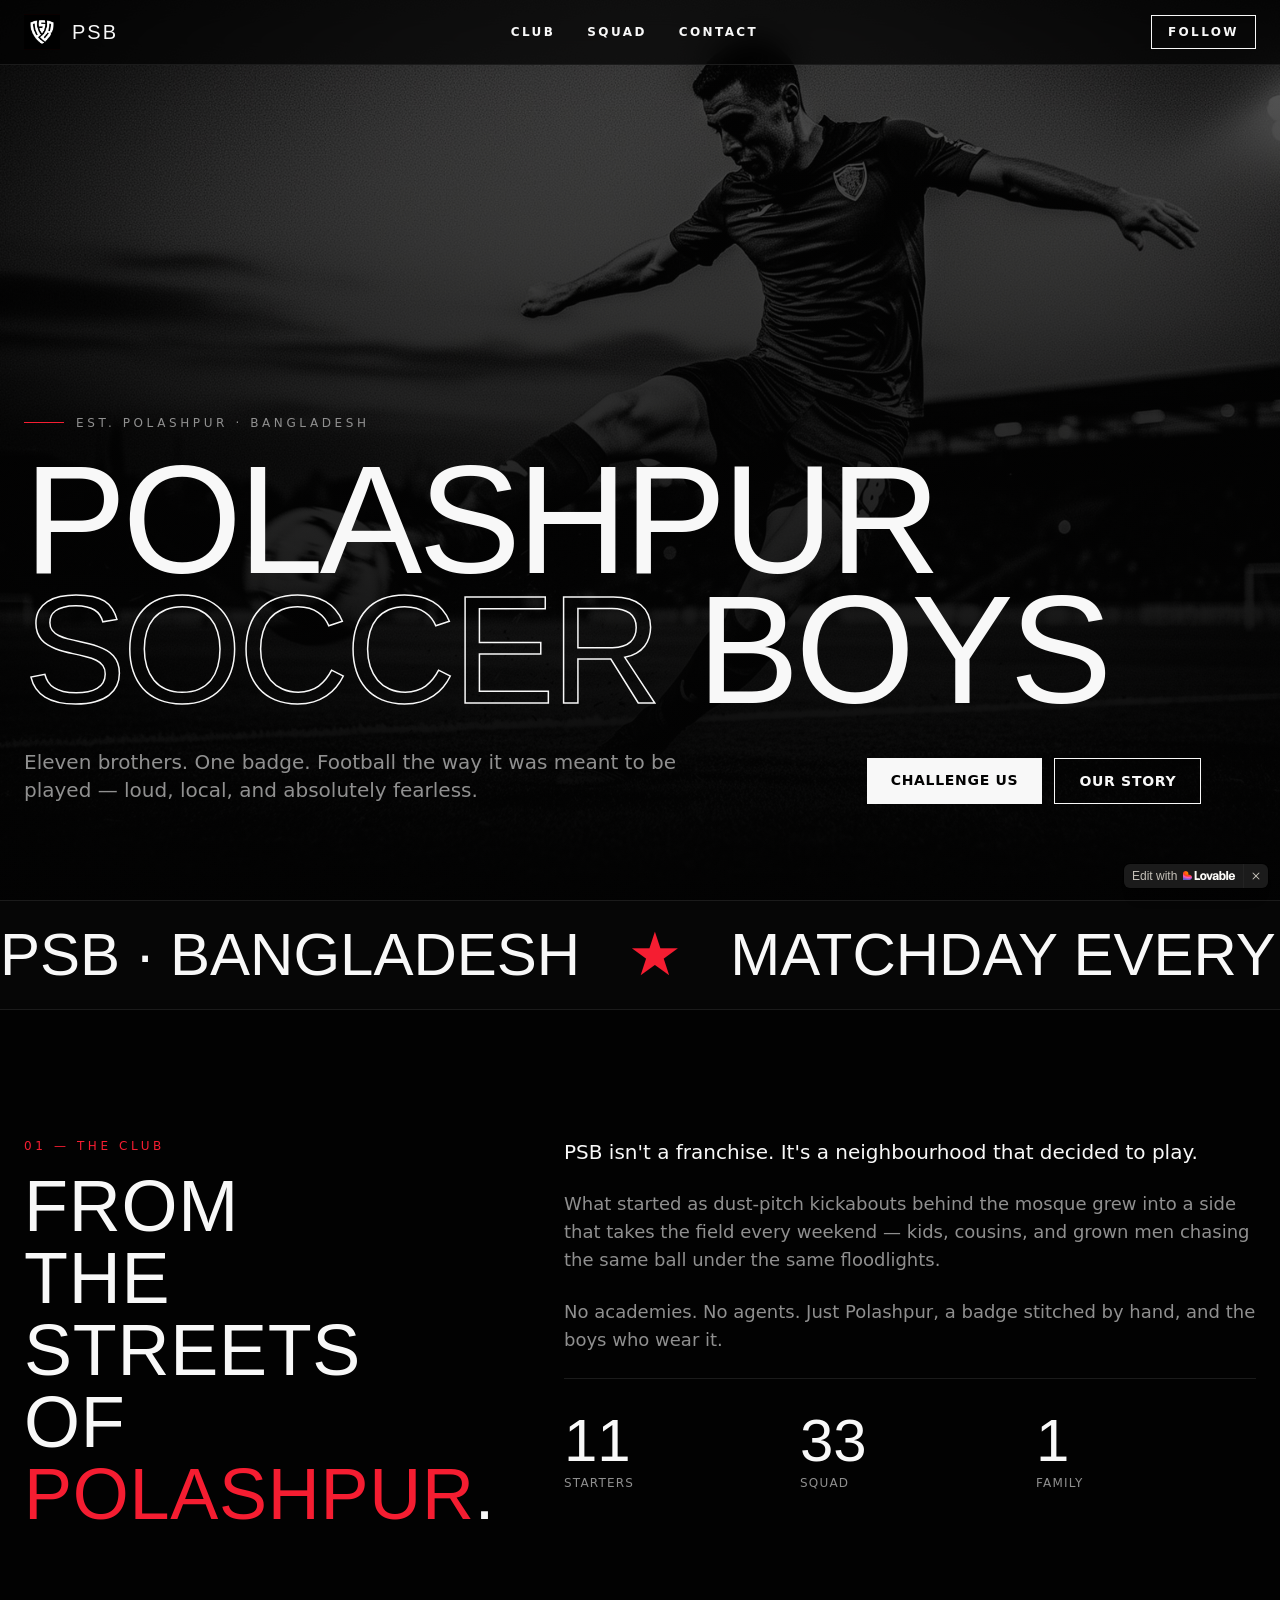
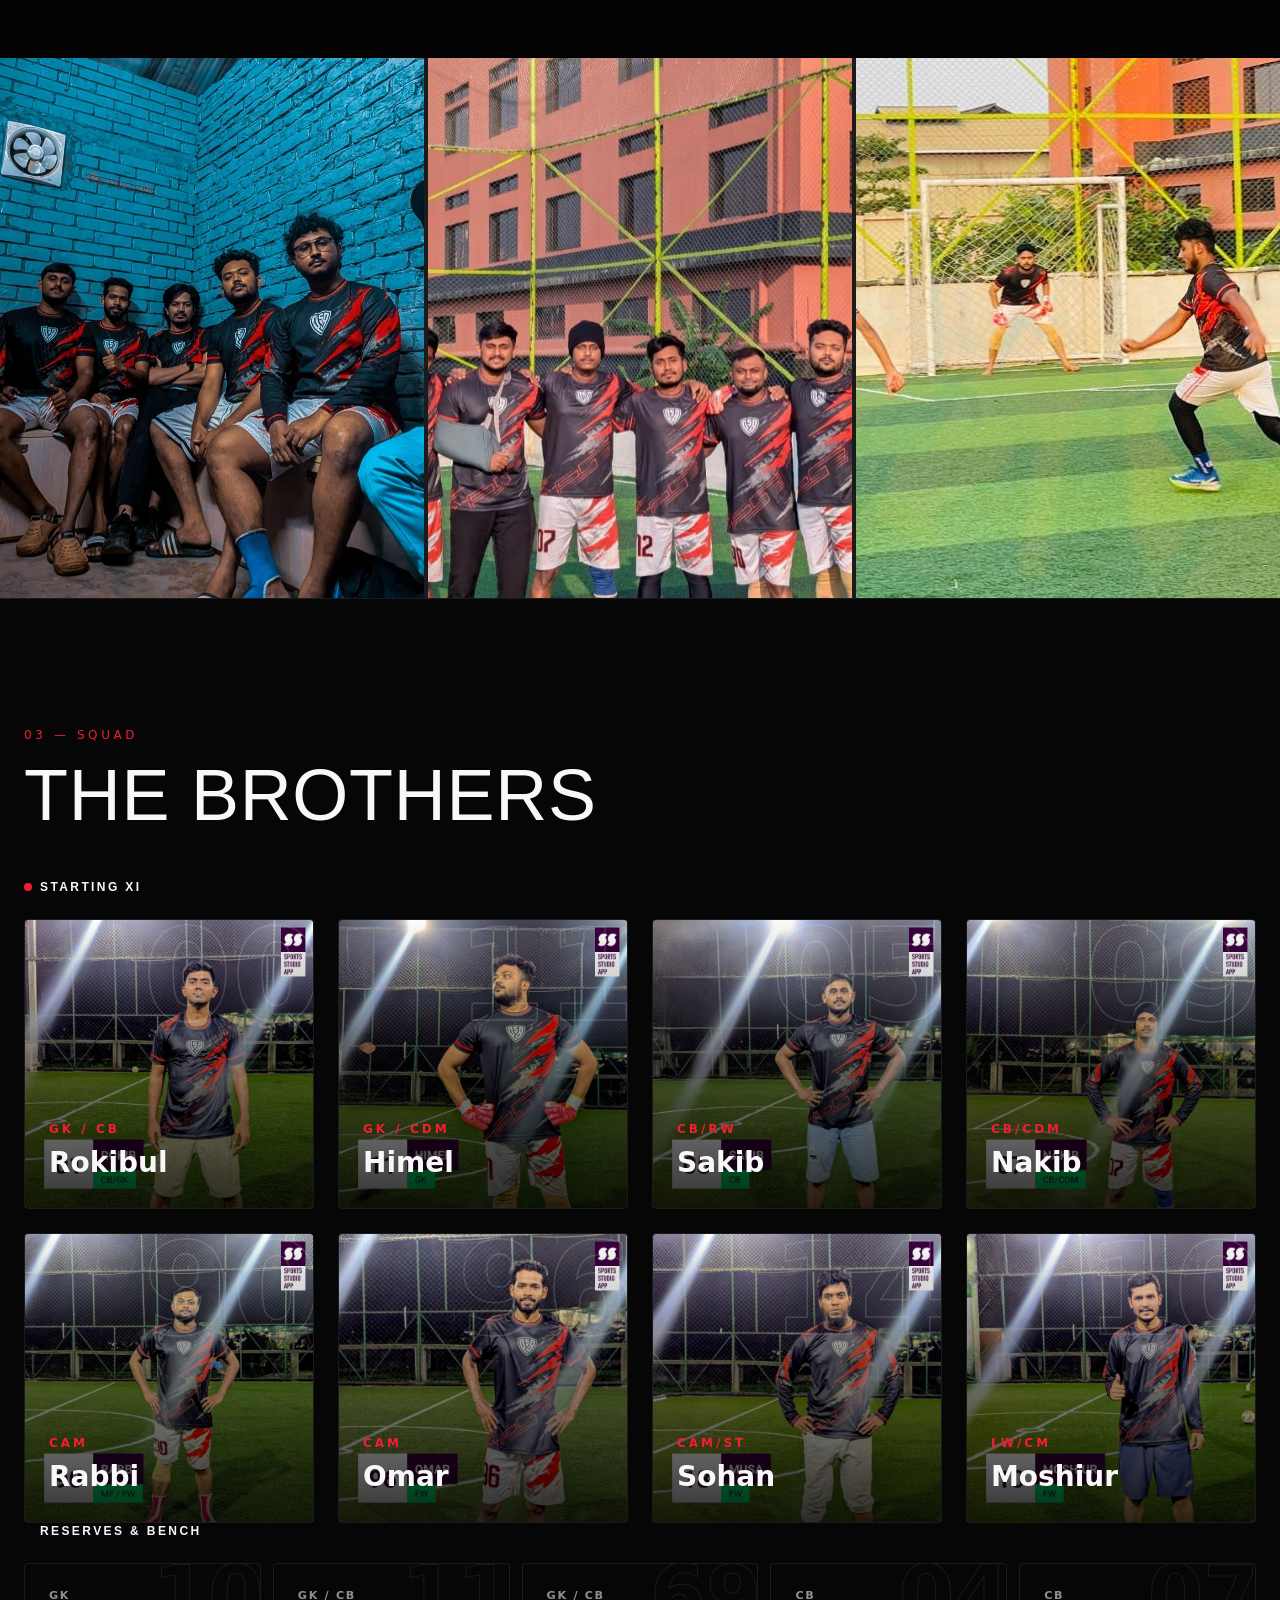
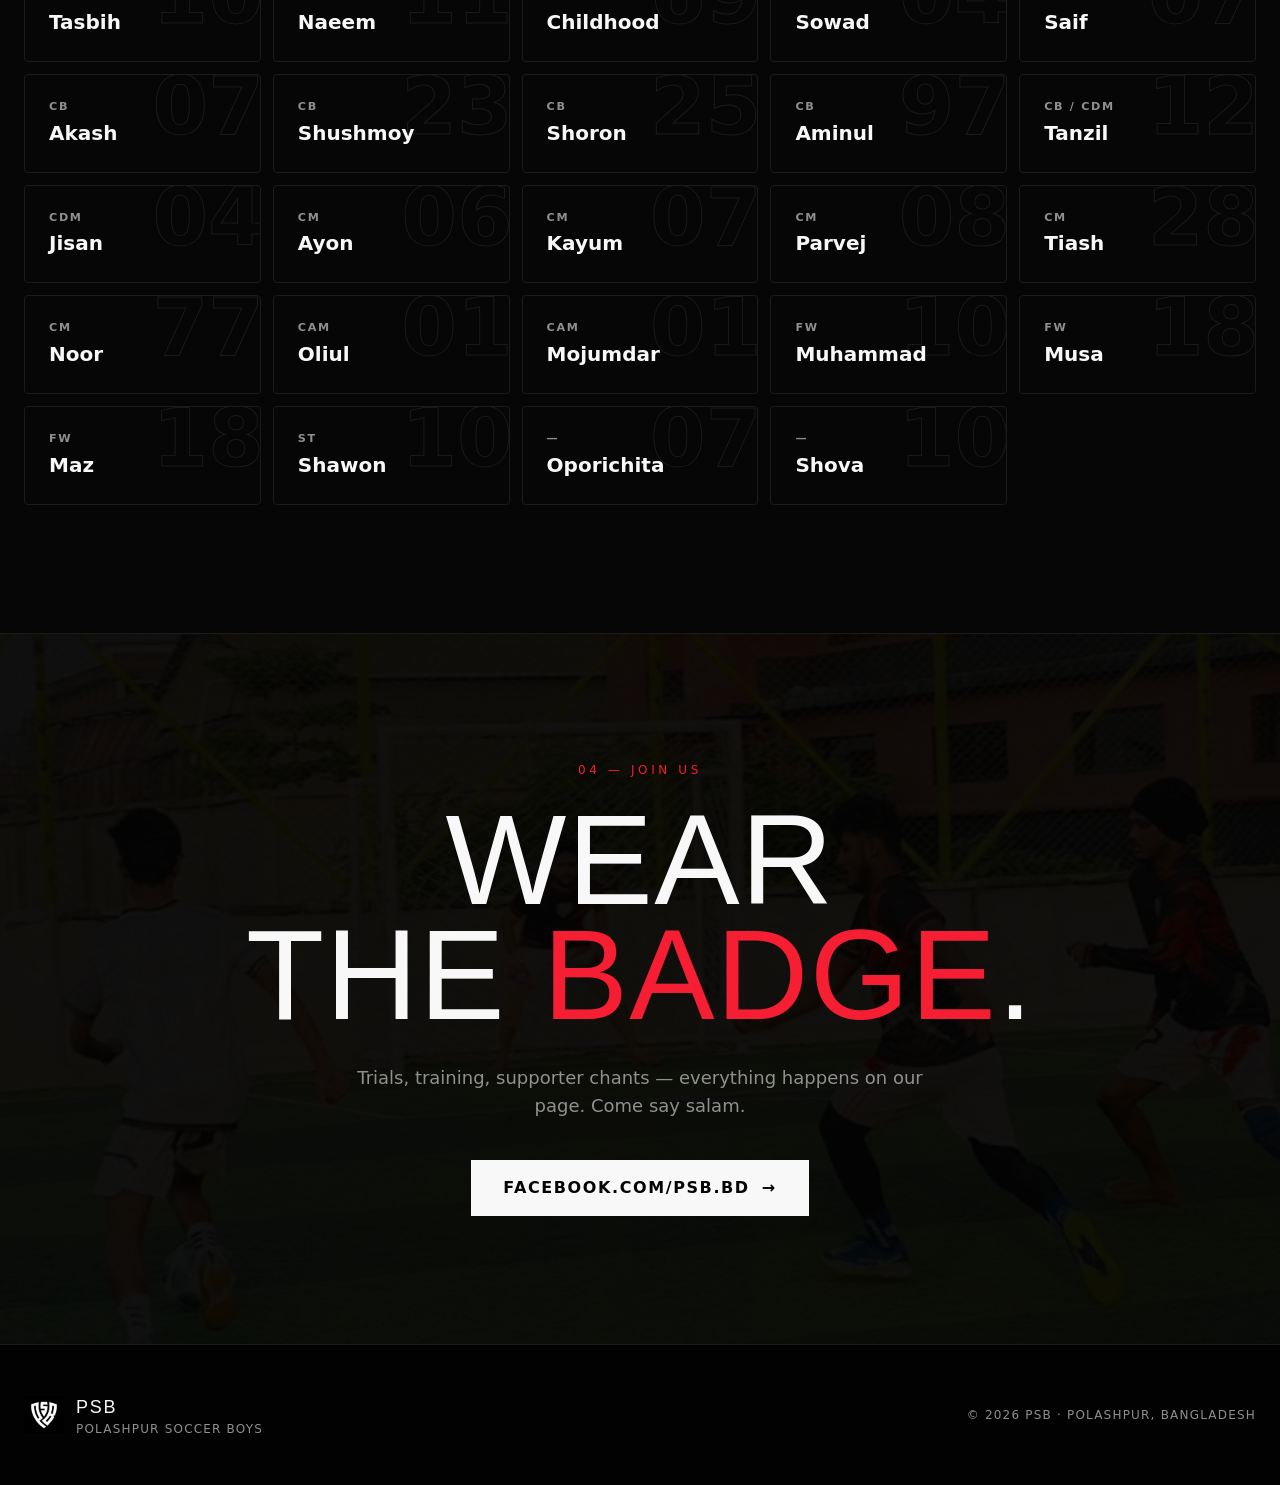
==== index.html @ b93376a7 "player data updated" ====
<!doctype html>
<!-- saved from url=(0131)#club -->
<html lang="en">
  <head>
    <meta http-equiv="Content-Type" content="text/html; charset=UTF-8" />
    <meta name="viewport" content="width=device-width, initial-scale=1" />
    <link
      rel="preload"
      as="image"
      href="./PSB — Polashpur Soccer Boys_files/psb-logo-67BC0daq.png" />
    <link
      rel="preload"
      as="image"
      href="./PSB — Polashpur Soccer Boys_files/hero-action-BTtTU5n8.jpg" />
    <link
      rel="stylesheet"
      href="./PSB — Polashpur Soccer Boys_files/styles-BU_aEldr.css"
      data-precedence="default" />
    <link
      rel="stylesheet"
      href="./PSB — Polashpur Soccer Boys_files/css2"
      data-precedence="default" />
    <title>PSB — Polashpur Soccer Boys</title>
    <meta name="author" content="Lovable" />
    <meta name="twitter:card" content="summary" />
    <meta name="twitter:site" content="@Lovable" />
    <meta
      name="description"
      content="Polashpur Soccer Boys (PSB) — football born from the streets of Polashpur, Bangladesh. Matches, squad, fixtures and the brotherhood behind the badge." />
    <meta property="og:title" content="PSB — Polashpur Soccer Boys" />
    <meta
      property="og:description"
      content="Football born from the streets of Polashpur, Bangladesh." />
    <meta property="og:type" content="website" />
    <link
      rel="modulepreload"
      href="https://id-preview--91b608c6-3920-46bf-b484-ef6518b02e42.lovable.app/assets/index-BHA5luhE.js" />
    <link
      rel="modulepreload"
      href="https://id-preview--91b608c6-3920-46bf-b484-ef6518b02e42.lovable.app/assets/index-CtsrwDdD.js" />
    <link rel="preconnect" href="https://fonts.googleapis.com/" />
    <link rel="preconnect" href="https://fonts.gstatic.com/" crossorigin="anonymous" />
    <link
      rel="canonical"
      href="https://id-preview--91b608c6-3920-46bf-b484-ef6518b02e42.lovable.app/" />
    <style>
      @font-face {
        font-family: "CameraPlainVariable";
        src: url("https://cdn.gpteng.co/mcp-widgets/v1/fonts/CameraPlainVariable.woff2")
          format("woff2");
        font-weight: 100 900;
        font-style: normal;
        font-display: swap;
      }

      #lovable-badge {
        --badge-bg: #1b1b1b;
        --badge-text: #c5c1b9;
        --badge-text-hover: #dcdad5;
        --badge-radius: 6px;
        --badge-padding: 8px;
        --badge-gap: 6px;
        --badge-shadow:
          0 0 0 1px rgba(0, 0, 0, 0.88), 0 1px 0 0 rgba(0, 0, 0, 0.04),
          0 2px 2px -1px rgba(0, 0, 0, 0.08), 0 4px 4px -2px rgba(0, 0, 0, 0.08),
          0 8px 8px -4px rgba(0, 0, 0, 0.08), 0 16px 16px -8px rgba(0, 0, 0, 0.08);
        --badge-transition-duration: 0.2s;
        --badge-transition-easing: cubic-bezier(0.16, 1, 0.32, 1);
        --focus-color: #575ecf;
        --focus-offset: 2px;
        --focus-width: 2px;

        position: fixed;
        bottom: 12px;
        right: 12px;
        height: 24px;
        display: flex;
        align-items: center;
        z-index: 1000000;
        background-color: var(--badge-bg);
        color: var(--badge-text);
        border-radius: var(--badge-radius);
        box-shadow: var(--badge-shadow);
        font-size: 12px;
        font-family:
          CameraPlainVariable,
          "CameraPlainVariable Fallback",
          -apple-system,
          BlinkMacSystemFont,
          "Segoe UI",
          Roboto,
          sans-serif;
        font-weight: 400 !important;
        text-transform: none !important;
        font-feature-settings: normal !important;
        transform: translateZ(0);
        will-change: transform, opacity;
      }

      #lovable-badge-cta {
        display: flex;
        align-items: center;
        gap: var(--badge-gap);
        padding: 0 var(--badge-padding);
        height: 100%;
        color: inherit;
        text-decoration: none;
        white-space: nowrap;
        border-radius: var(--badge-radius) 0 0 var(--badge-radius);
        transition:
          background-color var(--badge-transition-duration) ease,
          color var(--badge-transition-duration) ease,
          transform 0.1s ease;
      }

      #lovable-badge-cta:hover {
        background: rgba(255, 255, 255, 0.04);
        color: var(--badge-text-hover);
      }

      #lovable-badge-cta:active {
        transform: scale(0.98);
      }

      #lovable-badge-cta:focus {
        outline: none;
      }

      #lovable-badge-cta:focus-visible {
        outline: var(--focus-width) solid var(--focus-color);
        outline-offset: var(--focus-offset);
        z-index: 1;
      }

      #lovable-badge-text {
        line-height: 1;
      }

      #lovable-badge-divider {
        width: 1px;
        height: 24px;
        background-color: rgba(255, 255, 255, 0.04);
        flex-shrink: 0;
      }

      #lovable-badge-close {
        width: 24px;
        height: 24px;
        min-width: 24px;
        min-height: 24px;
        cursor: pointer;
        background: none;
        border: none;
        padding: 0;
        display: flex;
        align-items: center;
        justify-content: center;
        border-radius: 0 var(--badge-radius) var(--badge-radius) 0;
        flex-shrink: 0;
        transition:
          background-color var(--badge-transition-duration) ease,
          transform 0.1s ease;
      }

      #lovable-badge-close:hover {
        background: rgba(255, 255, 255, 0.04);
      }

      #lovable-badge-close:active {
        transform: scale(0.92);
      }

      #lovable-badge-close:focus {
        outline: none;
      }

      #lovable-badge-close:focus-visible {
        outline: var(--focus-width) solid var(--focus-color);
        outline-offset: calc(var(--focus-offset) * -1);
        z-index: 1;
      }

      #lovable-badge-close svg path {
        fill: var(--badge-text);
        transition: fill var(--badge-transition-duration) ease;
      }

      #lovable-badge-close:hover svg path {
        fill: var(--badge-text-hover);
      }

      @media (prefers-reduced-motion: reduce) {
        #lovable-badge-cta,
        #lovable-badge-close,
        #lovable-badge-close svg path {
          transition: none;
        }

        #lovable-badge-cta:active,
        #lovable-badge-close:active {
          transform: none;
        }
      }

      @media (prefers-contrast: high) {
        #lovable-badge {
          --badge-bg: #000;
          --badge-text: #fff;
          --badge-text-hover: #fff;
          border: 2px solid currentColor;
        }

        #lovable-badge-cta:focus-visible,
        #lovable-badge-close:focus-visible {
          outline-width: 3px;
        }
      }

      /* Custom Squad Styles */
      .player-grid {
        display: grid;
        grid-template-columns: repeat(auto-fill, minmax(280px, 1fr));
        gap: 16px;
      }
      @media (min-width: 640px) {
        .player-grid {
          gap: 24px;
        }
      }
      .player-card {
        position: relative;
        overflow: hidden;
        aspect-ratio: 1 / 1;
        background-color: var(--card);
        border: 1px solid var(--border);
        border-radius: 4px;
        cursor: pointer;
        display: flex;
        flex-direction: column;
        justify-content: flex-end;
      }
      .player-card img {
        position: absolute;
        inset: 0;
        width: 100%;
        height: 100%;
        object-fit: cover;
        transition: transform 0.8s cubic-bezier(0.16, 1, 0.32, 1);
        z-index: 1;
      }
      .player-card:hover img {
        transform: scale(1.06);
      }
      .player-card::after {
        content: "";
        position: absolute;
        inset: 0;
        background: linear-gradient(
          to top,
          rgba(0, 0, 0, 0.95) 0%,
          rgba(0, 0, 0, 0.4) 60%,
          transparent 100%
        );
        opacity: 0.85;
        z-index: 2;
        transition: opacity 0.3s ease;
      }
      .player-card:hover::after {
        opacity: 0.92;
      }
      .player-card-number {
        font-family: inherit;
        font-size: 8rem;
        font-weight: 900;
        line-height: 1;
        position: absolute;
        top: -0.5rem;
        right: -0.5rem;
        opacity: 0.15;
        -webkit-text-stroke: 1.5px #fff;
        color: transparent;
        z-index: 3;
        transition: all 0.5s cubic-bezier(0.16, 1, 0.32, 1);
        pointer-events: none;
      }
      .player-card:hover .player-card-number {
        opacity: 0.65;
        color: var(--accent);
        -webkit-text-stroke: 1.5px var(--accent);
        transform: translate(-4px, 4px);
      }
      .player-card-info {
        position: relative;
        padding: 24px;
        z-index: 4;
        width: 100%;
      }
      .player-card-position {
        font-size: 0.75rem;
        font-weight: 700;
        text-transform: uppercase;
        letter-spacing: 0.25em;
        color: var(--accent);
        transition: color 0.3s ease;
      }
      .player-card-name {
        font-size: 1.75rem;
        font-weight: 700;
        color: var(--foreground);
        margin-top: 4px;
        transition: color 0.3s ease;
      }
      .player-card:hover .player-card-name {
        color: var(--accent);
      }

      /* Bench Grid Styling */
      .bench-grid {
        display: grid;
        grid-template-columns: repeat(auto-fill, minmax(220px, 1fr));
        gap: 12px;
      }
      .bench-card {
        background-color: var(--card);
        border: 1px solid var(--border);
        padding: 24px;
        position: relative;
        overflow: hidden;
        border-radius: 4px;
        transition:
          background-color 0.3s ease,
          border-color 0.3s ease;
        cursor: pointer;
      }
      .bench-card:hover {
        background-color: var(--background);
        border-color: var(--accent);
      }
      .bench-card-number {
        font-size: 5rem;
        font-weight: 900;
        line-height: 1;
        position: absolute;
        top: -0.5rem;
        right: -0.25rem;
        opacity: 0.08;
        -webkit-text-stroke: 1px #fff;
        color: transparent;
        transition: all 0.3s ease;
        pointer-events: none;
      }
      .bench-card:hover .bench-card-number {
        opacity: 0.4;
        color: var(--accent);
        -webkit-text-stroke: 1px var(--accent);
      }
      .bench-card-info {
        position: relative;
        z-index: 2;
      }
      .bench-card-position {
        font-size: 0.7rem;
        font-weight: 600;
        text-transform: uppercase;
        letter-spacing: 0.15em;
        color: var(--muted-foreground);
        transition: color 0.3s ease;
      }
      .bench-card:hover .bench-card-position {
        color: var(--accent);
      }
      .bench-card-name {
        font-size: 1.25rem;
        font-weight: 700;
        margin-top: 2px;
        color: var(--foreground);
        transition: color 0.3s ease;
      }
      .bench-card:hover .bench-card-name {
        color: var(--accent);
      }
    </style>
    <meta name="twitter:title" content="PSB — Polashpur Soccer Boys" />
    <meta
      name="twitter:description"
      content="Football born from the streets of Polashpur, Bangladesh." />
    <meta
      property="og:image"
      content="https://pub-bb2e103a32db4e198524a2e9ed8f35b4.r2.dev/1128fd66-a295-4342-b4fe-37af04469e18/id-preview-1e6e2269--91b608c6-3920-46bf-b484-ef6518b02e42.lovable.app-1780293743636.png" />
    <meta
      name="twitter:image"
      content="https://pub-bb2e103a32db4e198524a2e9ed8f35b4.r2.dev/1128fd66-a295-4342-b4fe-37af04469e18/id-preview-1e6e2269--91b608c6-3920-46bf-b484-ef6518b02e42.lovable.app-1780293743636.png" />
    <link
      rel="stylesheet"
      href="chrome-extension://f4117f8a-6a7b-4f2e-b6c1-9ade6cb45b6c/app/content-style.css" />
  </head>
  <body>
    <!--$-->
    <div class="min-h-screen bg-background text-foreground overflow-x-hidden">
      <header
        class="fixed top-0 inset-x-0 z-50 backdrop-blur-md bg-background/70 border-b border-border">
        <div class="max-w-[1400px] mx-auto px-6 h-16 flex items-center justify-between">
          <a href="#top" class="flex items-center gap-3"
            ><img
              src="./PSB — Polashpur Soccer Boys_files/psb-logo-67BC0daq.png"
              alt="PSB"
              class="h-9 w-9 invert-0" /><span class="font-display text-xl tracking-widest"
              >PSB</span
            ></a
          >
          <nav
            class="hidden md:flex items-center gap-8 text-xs font-semibold uppercase tracking-[0.2em]">
            <a href="#club" class="hover:text-accent transition">Club</a
            ><a href="#squad" class="hover:text-accent transition">Squad</a
            ><a href="#contact" class="hover:text-accent transition">Contact</a>
          </nav>
          <a
            href="https://www.facebook.com/psb.bd"
            target="_blank"
            rel="noreferrer"
            class="hidden sm:inline-flex items-center gap-2 text-xs font-bold uppercase tracking-[0.2em] border border-foreground px-4 py-2 hover:bg-foreground hover:text-primary-foreground transition"
            >Follow</a
          >
        </div>
      </header>
      <section id="top" class="relative min-h-screen flex items-end pt-16 grain">
        <img
          src="./PSB — Polashpur Soccer Boys_files/hero-action-BTtTU5n8.jpg"
          alt=""
          class="absolute inset-0 w-full h-full object-cover opacity-50"
          width="1600"
          height="1200" />
        <div
          class="absolute inset-0 bg-gradient-to-t from-background via-background/70 to-background/30"></div>
        <div class="relative max-w-[1400px] mx-auto px-6 pb-16 md:pb-24 w-full">
          <div
            class="flex items-center gap-3 text-xs uppercase tracking-[0.3em] text-muted-foreground mb-6">
            <span class="h-px w-10 bg-accent"></span>Est. Polashpur · Bangladesh
          </div>
          <h1 class="font-display text-[18vw] md:text-[12vw] leading-[0.85] tracking-tight">
            POLASHPUR <br /><span class="text-stroke">SOCCER</span> BOYS
          </h1>
          <div class="mt-8 grid md:grid-cols-3 gap-8 items-end">
            <p class="md:col-span-2 text-lg md:text-xl text-muted-foreground max-w-2xl">
              Eleven brothers. One badge. Football the way it was meant to be played — loud, local,
              and absolutely fearless.
            </p>
            <div class="flex gap-3">
              <a
                href="https://wa.me/8801516150533?text=Salam!%20We%20want%20to%20challenge%20PSB%20to%20a%20match!"
                target="_blank"
                rel="noreferrer"
                class="bg-foreground text-primary-foreground px-6 py-3 text-sm font-bold uppercase tracking-wider hover:bg-accent hover:text-accent-foreground transition"
                >Challenge Us</a
              ><a
                href="#club"
                class="border border-foreground px-6 py-3 text-sm font-bold uppercase tracking-wider hover:bg-foreground hover:text-primary-foreground transition"
                >Our Story</a
              >
            </div>
          </div>
        </div>
      </section>
      <div class="border-y border-border py-6 overflow-hidden bg-card">
        <div class="marquee flex gap-12 whitespace-nowrap font-display text-4xl md:text-6xl">
          <div class="flex gap-12 items-center shrink-0">
            <span class="">PSB · BANGLADESH</span><span class="text-accent">★</span
            ><span class="">MATCHDAY EVERY SATURDAY</span><span class="text-accent">★</span
            ><span class="">POLASHPUR PRIDE</span><span class="text-accent">★</span
            ><span class="">SINCE DAY ONE</span><span class="text-accent">★</span>
          </div>
          <div class="flex gap-12 items-center shrink-0">
            <span class="">PSB · BANGLADESH</span><span class="text-accent">★</span
            ><span class="">MATCHDAY EVERY SATURDAY</span><span class="text-accent">★</span
            ><span class="">POLASHPUR PRIDE</span><span class="text-accent">★</span
            ><span class="">SINCE DAY ONE</span><span class="text-accent">★</span>
          </div>
        </div>
      </div>
      <section id="club" class="max-w-[1400px] mx-auto px-6 py-24 md:py-32">
        <div class="grid md:grid-cols-12 gap-8 md:gap-16">
          <div class="md:col-span-5">
            <div class="text-xs uppercase tracking-[0.3em] text-accent mb-4">01 — The Club</div>
            <h2 class="font-display text-5xl md:text-7xl leading-none">
              FROM <br />
              THE STREETS <br />
              OF <span class="text-accent">POLASHPUR</span>.
            </h2>
          </div>
          <div class="md:col-span-7 space-y-6 text-muted-foreground text-lg">
            <p class="text-foreground text-xl">
              PSB isn't a franchise. It's a neighbourhood that decided to play.
            </p>
            <p>
              What started as dust-pitch kickabouts behind the mosque grew into a side that takes
              the field every weekend — kids, cousins, and grown men chasing the same ball under the
              same floodlights.
            </p>
            <p>
              No academies. No agents. Just Polashpur, a badge stitched by hand, and the boys who
              wear it.
            </p>
            <div class="grid grid-cols-3 gap-4 pt-8 border-t border-border">
              <div>
                <div class="font-display text-5xl md:text-6xl text-foreground">11</div>
                <div class="text-xs uppercase tracking-widest text-muted-foreground mt-1">
                  Starters
                </div>
              </div>
              <div>
                <div class="font-display text-5xl md:text-6xl text-foreground">33</div>
                <div class="text-xs uppercase tracking-widest text-muted-foreground mt-1">
                  Squad
                </div>
              </div>
              <div>
                <div class="font-display text-5xl md:text-6xl text-foreground">1</div>
                <div class="text-xs uppercase tracking-widest text-muted-foreground mt-1">
                  Family
                </div>
              </div>
            </div>
          </div>
        </div>
      </section>
      <section class="grid md:grid-cols-3 gap-1 bg-border">
        <img
          src="./PSB — Polashpur Soccer Boys_files/team-huddle-B8u_uilx.jpg"
          alt="Team huddle"
          loading="lazy"
          width="1200"
          height="900"
          class="w-full h-[60vh] object-cover" /><img
          src="./PSB — Polashpur Soccer Boys_files/cleats-nlrKn9gi.jpg"
          alt="Cleats on the pitch"
          loading="lazy"
          width="1000"
          height="1200"
          class="w-full h-[60vh] object-cover" /><img
          src="./PSB — Polashpur Soccer Boys_files/ball-night-D55m0Zv7.jpg"
          alt="Ball under floodlights"
          loading="lazy"
          width="1200"
          height="800"
          class="w-full h-[60vh] object-cover" />
      </section>
      <section id="squad" class="bg-card border-y border-border">
        <div class="max-w-[1400px] mx-auto px-6 py-24 md:py-32">
          <div class="mb-12">
            <div class="text-xs uppercase tracking-[0.3em] text-accent mb-4">03 — Squad</div>
            <h2 class="font-display text-5xl md:text-7xl leading-none">THE BROTHERS</h2>
          </div>

          <!-- Starting XI Section -->
          <div class="mb-16">
            <h3
              class="text-xs uppercase tracking-[0.2em] text-accent/80 font-bold mb-6 flex items-center gap-2">
              <span class="inline-block w-2 h-2 bg-accent rounded-full"></span>
              Starting XI
            </h3>
            <div class="player-grid">
              <div class="player-card">
                <img src="./players/Rokibul.jpg" alt="Rokibul" loading="lazy" />
                <div class="player-card-number">00</div>
                <div class="player-card-info">
                  <div class="player-card-position">GK / CB</div>
                  <div class="player-card-name">Rokibul</div>
                </div>
              </div>
              <div class="player-card">
                <img src="./players/Himel.jpg" alt="Himel" loading="lazy" />
                <div class="player-card-number">11</div>
                <div class="player-card-info">
                  <div class="player-card-position">GK / CDM</div>
                  <div class="player-card-name">Himel</div>
                </div>
              </div>
              <div class="player-card">
                <img src="./players/Sakib.jpg" alt="Sakib" loading="lazy" />
                <div class="player-card-number">05</div>
                <div class="player-card-info">
                  <div class="player-card-position">CB/RW</div>
                  <div class="player-card-name">Sakib</div>
                </div>
              </div>
              <div class="player-card">
                <img src="./players/nakib.jpg" alt="Nakib" loading="lazy" />
                <div class="player-card-number">09</div>
                <div class="player-card-info">
                  <div class="player-card-position">CB/CDM</div>
                  <div class="player-card-name">Nakib</div>
                </div>
              </div>
              <div class="player-card">
                <img src="./players/Rabbi.jpg" alt="Rabbi" loading="lazy" />
                <div class="player-card-number">90</div>
                <div class="player-card-info">
                  <div class="player-card-position">CAM</div>
                  <div class="player-card-name">Rabbi</div>
                </div>
              </div>
              <div class="player-card">
                <img src="./players/Omar.jpg" alt="Omar" loading="lazy" />
                <div class="player-card-number">96</div>
                <div class="player-card-info">
                  <div class="player-card-position">CAM</div>
                  <div class="player-card-name">Omar</div>
                </div>
              </div>
              <div class="player-card">
                <img src="./players/Sohan.jpg" alt="Sohan" loading="lazy" />
                <div class="player-card-number">14</div>
                <div class="player-card-info">
                  <div class="player-card-position">CAM/ST</div>
                  <div class="player-card-name">Sohan</div>
                </div>
              </div>
              <div class="player-card">
                <img src="./players/Moshiur.jpg" alt="Moshiur" loading="lazy" />
                <div class="player-card-number">10</div>
                <div class="player-card-info">
                  <div class="player-card-position">LW/CM</div>
                  <div class="player-card-name">Moshiur</div>
                </div>
              </div>
            </div>
          </div>

          <!-- Bench / Squad Section -->
          <div>
            <h3
              class="text-xs uppercase tracking-[0.2em] text-muted-foreground/80 font-bold mb-6 flex items-center gap-2">
              <span class="inline-block w-2 h-2 bg-muted-foreground/50 rounded-full"></span>
              Reserves & Bench
            </h3>
            <div class="bench-grid">
              <div class="bench-card">
                <div class="bench-card-number">10</div>
                <div class="bench-card-info">
                  <div class="bench-card-position">GK</div>
                  <div class="bench-card-name">Tasbih</div>
                </div>
              </div>
              <div class="bench-card">
                <div class="bench-card-number">11</div>
                <div class="bench-card-info">
                  <div class="bench-card-position">GK / CB</div>
                  <div class="bench-card-name">Naeem</div>
                </div>
              </div>
              <div class="bench-card">
                <div class="bench-card-number">69</div>
                <div class="bench-card-info">
                  <div class="bench-card-position">GK / CB</div>
                  <div class="bench-card-name">Childhood</div>
                </div>
              </div>
              <div class="bench-card">
                <div class="bench-card-number">04</div>
                <div class="bench-card-info">
                  <div class="bench-card-position">CB</div>
                  <div class="bench-card-name">Sowad</div>
                </div>
              </div>
              <div class="bench-card">
                <div class="bench-card-number">07</div>
                <div class="bench-card-info">
                  <div class="bench-card-position">CB</div>
                  <div class="bench-card-name">Saif</div>
                </div>
              </div>
              <div class="bench-card">
                <div class="bench-card-number">07</div>
                <div class="bench-card-info">
                  <div class="bench-card-position">CB</div>
                  <div class="bench-card-name">Akash</div>
                </div>
              </div>
              <div class="bench-card">
                <div class="bench-card-number">23</div>
                <div class="bench-card-info">
                  <div class="bench-card-position">CB</div>
                  <div class="bench-card-name">Shushmoy</div>
                </div>
              </div>
              <div class="bench-card">
                <div class="bench-card-number">25</div>
                <div class="bench-card-info">
                  <div class="bench-card-position">CB</div>
                  <div class="bench-card-name">Shoron</div>
                </div>
              </div>
              <div class="bench-card">
                <div class="bench-card-number">97</div>
                <div class="bench-card-info">
                  <div class="bench-card-position">CB</div>
                  <div class="bench-card-name">Aminul</div>
                </div>
              </div>
              <div class="bench-card">
                <div class="bench-card-number">12</div>
                <div class="bench-card-info">
                  <div class="bench-card-position">CB / CDM</div>
                  <div class="bench-card-name">Tanzil</div>
                </div>
              </div>
              <div class="bench-card">
                <div class="bench-card-number">04</div>
                <div class="bench-card-info">
                  <div class="bench-card-position">CDM</div>
                  <div class="bench-card-name">Jisan</div>
                </div>
              </div>

              <div class="bench-card">
                <div class="bench-card-number">06</div>
                <div class="bench-card-info">
                  <div class="bench-card-position">CM</div>
                  <div class="bench-card-name">Ayon</div>
                </div>
              </div>
              <div class="bench-card">
                <div class="bench-card-number">07</div>
                <div class="bench-card-info">
                  <div class="bench-card-position">CM</div>
                  <div class="bench-card-name">Kayum</div>
                </div>
              </div>
              <div class="bench-card">
                <div class="bench-card-number">08</div>
                <div class="bench-card-info">
                  <div class="bench-card-position">CM</div>
                  <div class="bench-card-name">Parvej</div>
                </div>
              </div>
              <div class="bench-card">
                <div class="bench-card-number">28</div>
                <div class="bench-card-info">
                  <div class="bench-card-position">CM</div>
                  <div class="bench-card-name">Tiash</div>
                </div>
              </div>
              <div class="bench-card">
                <div class="bench-card-number">77</div>
                <div class="bench-card-info">
                  <div class="bench-card-position">CM</div>
                  <div class="bench-card-name">Noor</div>
                </div>
              </div>
              <div class="bench-card">
                <div class="bench-card-number">01</div>
                <div class="bench-card-info">
                  <div class="bench-card-position">CAM</div>
                  <div class="bench-card-name">Oliul</div>
                </div>
              </div>
              <div class="bench-card">
                <div class="bench-card-number">01</div>
                <div class="bench-card-info">
                  <div class="bench-card-position">CAM</div>
                  <div class="bench-card-name">Mojumdar</div>
                </div>
              </div>
              <div class="bench-card">
                <div class="bench-card-number">10</div>
                <div class="bench-card-info">
                  <div class="bench-card-position">FW</div>
                  <div class="bench-card-name">Muhammad</div>
                </div>
              </div>
              <div class="bench-card">
                <div class="bench-card-number">18</div>
                <div class="bench-card-info">
                  <div class="bench-card-position">FW</div>
                  <div class="bench-card-name">Musa</div>
                </div>
              </div>
              <div class="bench-card">
                <div class="bench-card-number">18</div>
                <div class="bench-card-info">
                  <div class="bench-card-position">FW</div>
                  <div class="bench-card-name">Maz</div>
                </div>
              </div>
              <div class="bench-card">
                <div class="bench-card-number">10</div>
                <div class="bench-card-info">
                  <div class="bench-card-position">ST</div>
                  <div class="bench-card-name">Shawon</div>
                </div>
              </div>
              <div class="bench-card">
                <div class="bench-card-number">07</div>
                <div class="bench-card-info">
                  <div class="bench-card-position">—</div>
                  <div class="bench-card-name">Oporichita</div>
                </div>
              </div>
              <div class="bench-card">
                <div class="bench-card-number">10</div>
                <div class="bench-card-info">
                  <div class="bench-card-position">—</div>
                  <div class="bench-card-name">Shova</div>
                </div>
              </div>
            </div>
          </div>
        </div>
      </section>
      <section id="contact" class="relative grain">
        <img
          src="./PSB — Polashpur Soccer Boys_files/ball-night-D55m0Zv7.jpg"
          alt=""
          class="absolute inset-0 w-full h-full object-cover opacity-20"
          loading="lazy"
          width="1200"
          height="800" />
        <div class="absolute inset-0 bg-background/70"></div>
        <div class="relative max-w-[1400px] mx-auto px-6 py-32 text-center">
          <div class="text-xs uppercase tracking-[0.3em] text-accent mb-6">04 — Join Us</div>
          <h2 class="font-display text-6xl md:text-9xl leading-[0.9]">
            WEAR <br />
            THE <span class="text-accent">BADGE</span>.
          </h2>
          <p class="text-muted-foreground max-w-xl mx-auto mt-8 text-lg">
            Trials, training, supporter chants — everything happens on our page. Come say salam.
          </p>
          <a
            href="https://www.facebook.com/psb.bd"
            target="_blank"
            rel="noreferrer"
            class="inline-flex items-center gap-3 mt-10 bg-foreground text-primary-foreground px-8 py-4 font-bold uppercase tracking-widest hover:bg-accent hover:text-accent-foreground transition"
            >facebook.com/psb.bd<span>→</span></a
          >
        </div>
      </section>
      <footer class="border-t border-border">
        <div
          class="max-w-[1400px] mx-auto px-6 py-12 flex flex-wrap items-center justify-between gap-6">
          <div class="flex items-center gap-3">
            <img
              src="./PSB — Polashpur Soccer Boys_files/psb-logo-67BC0daq.png"
              alt="PSB"
              class="h-10 w-10" />
            <div>
              <div class="font-display text-lg tracking-widest">PSB</div>
              <div class="text-xs uppercase tracking-widest text-muted-foreground">
                Polashpur Soccer Boys
              </div>
            </div>
          </div>
          <div class="text-xs uppercase tracking-widest text-muted-foreground">
            ©
            <!-- -->2026<!-- -->
            PSB · Polashpur, Bangladesh
          </div>
        </div>
      </footer>
    </div>
    <!--/$-->
    <script src="./PSB — Polashpur Soccer Boys_files/lovable.js.download" type="module"></script>
    <aside
      id="lovable-badge"
      role="complementary"
      dir="ltr"
      lang="en"
      aria-label="Edit with Lovable">
      <a
        id="lovable-badge-cta"
        target="_blank"
        href="https://lovable.dev/projects/91b608c6-3920-46bf-b484-ef6518b02e42?utm_source=lovable-badge"
        rel="noopener nofollow"
        aria-label="Edit with Lovable">
        <span id="lovable-badge-text">Edit with</span>
        <svg
          xmlns="http://www.w3.org/2000/svg"
          width="52"
          height="16"
          fill="none"
          viewBox="0 0 52 16">
          <path
            fill="#FCFBF8"
            fill-rule="evenodd"
            d="M20.318 5.25c.643 0 1.206.14 1.69.418a2.81 2.81 0 0 1 1.118 1.191c.266.513.4 1.115.4 1.807s-.134 1.296-.4 1.812a2.81 2.81 0 0 1-1.118 1.193c-.484.278-1.047.418-1.69.418s-1.208-.14-1.695-.418a2.85 2.85 0 0 1-1.125-1.193c-.262-.516-.393-1.12-.393-1.812s.131-1.294.393-1.807a2.848 2.848 0 0 1 1.125-1.191c.487-.279 1.052-.418 1.695-.418Zm0 1.425c-.27 0-.504.076-.7.228-.193.147-.34.37-.443.67-.102.295-.153.66-.153 1.093 0 .435.05.801.153 1.1.102.3.25.524.443.676.196.147.43.22.7.22.27 0 .502-.073.694-.22.193-.152.341-.375.443-.67.103-.299.153-.667.153-1.106 0-.65-.112-1.145-.337-1.481a1.08 1.08 0 0 0-.953-.51ZM32.7 5.25c.61 0 1.127.1 1.549.3.422.197.74.48.953.849.217.368.325.809.325 1.32v2.704c0 .29.02.562.062.812.044.245.108.4.19.466V12h-1.935a5.895 5.895 0 0 1-.105-.684 7.745 7.745 0 0 1-.02-.228 2.293 2.293 0 0 1-.151.203c-.205.242-.47.437-.793.584-.32.143-.685.215-1.094.215-.406 0-.77-.08-1.094-.24a1.845 1.845 0 0 1-.756-.682 1.984 1.984 0 0 1-.27-1.045c0-.606.178-1.069.535-1.388.356-.324.87-.534 1.542-.633l1.125-.16c.225-.032.403-.074.534-.123a.622.622 0 0 0 .288-.196.549.549 0 0 0 .093-.327.65.65 0 0 0-.11-.367.702.702 0 0 0-.32-.27c-.14-.07-.31-.105-.51-.105-.32 0-.576.083-.768.251-.193.164-.298.39-.314.676h-1.923c.016-.434.147-.82.393-1.155.25-.34.596-.604 1.039-.792.442-.189.954-.283 1.535-.283Zm.99 3.498a.98.98 0 0 1-.215.14 2.49 2.49 0 0 1-.584.178l-.473.092c-.315.061-.553.156-.713.283-.155.127-.233.305-.233.534 0 .23.084.412.252.547.168.135.383.203.645.203s.494-.058.694-.173c.201-.118.355-.282.461-.49.11-.21.166-.448.166-.714v-.6Zm4.526-2.375c.065-.125.138-.243.221-.349.197-.25.437-.44.719-.571.282-.135.6-.203.952-.203.528 0 .988.138 1.377.412.389.275.688.67.896 1.186.21.512.314 1.12.314 1.824 0 .7-.107 1.309-.32 1.825-.213.512-.518.906-.915 1.18-.393.275-.854.412-1.383.412-.352 0-.667-.062-.946-.184a1.832 1.832 0 0 1-.7-.554 2.2 2.2 0 0 1-.234-.383V12h-1.843V3h1.862v3.373Zm1.284.296c-.274 0-.51.085-.707.253-.192.163-.338.397-.436.7a3.376 3.376 0 0 0-.148 1.05c0 .406.05.759.148 1.058.098.299.243.53.436.694.197.164.433.246.707.246.279 0 .512-.082.7-.246.193-.164.336-.395.43-.694.099-.3.148-.652.148-1.058 0-.405-.05-.757-.147-1.056-.095-.299-.238-.53-.43-.694a1.015 1.015 0 0 0-.7-.253Zm9.416-1.419c.602 0 1.136.131 1.604.393.466.262.829.643 1.086 1.143.263.5.394 1.097.394 1.794 0 .25-.002.449-.006.596H47.51c.018.288.071.538.164.75a1.3 1.3 0 0 0 .491.596c.214.13.465.196.757.196.319 0 .583-.082.792-.246.209-.167.34-.403.393-.706h1.862a2.48 2.48 0 0 1-.485 1.235 2.54 2.54 0 0 1-1.051.805c-.439.188-.949.283-1.53.283-.655 0-1.225-.125-1.708-.375a2.672 2.672 0 0 1-1.13-1.143c-.267-.508-.4-1.137-.4-1.887 0-.712.14-1.327.418-1.843a2.86 2.86 0 0 1 1.155-1.186c.491-.27 1.051-.405 1.678-.405Zm-.044 1.345c-.274 0-.516.068-.725.203a1.29 1.29 0 0 0-.479.59 2.045 2.045 0 0 0-.132.498h2.562a1.873 1.873 0 0 0-.138-.602 1.061 1.061 0 0 0-.418-.516 1.243 1.243 0 0 0-.67-.173Z"
            clip-rule="evenodd"></path>
          <path
            fill="#FCFBF8"
            d="m26.605 9.995 1.342-4.566h1.924L27.628 12h-2.07l-2.33-6.57h1.98l1.397 4.565Zm-13.013.143h2.256c1.632 0 1.421 1.837 1.418 1.861h-5.603V3h1.93v7.138Zm31.516 1.861h-1.862V3h1.862v8.999Z"></path>
          <path
            fill="url(#a)"
            fill-rule="evenodd"
            d="M2.7 3c1.492 0 2.7 1.192 2.7 2.663v1.012h.9c1.49 0 2.7 1.192 2.7 2.662S7.791 12 6.3 12H0V5.663C0 4.193 1.209 3 2.7 3Z"
            clip-rule="evenodd"></path>
          <defs>
            <radialgradient
              id="a"
              cx="0"
              cy="0"
              r="1"
              gradientTransform="matrix(-1.54236 7.07838 -10.231 -2.15602 4.627 5.022)"
              gradientUnits="userSpaceOnUse">
              <stop offset=".106" stop-color="#FE7B02"></stop>
              <stop offset=".394" stop-color="#FE3F21"></stop>
              <stop offset=".608" stop-color="#F858BC"></stop>
              <stop offset=".929" stop-color="#575ECF"></stop>
            </radialgradient>
          </defs>
        </svg>
      </a>

      <span id="lovable-badge-divider" aria-hidden="true"></span>

      <button id="lovable-badge-close" aria-label="Dismiss" title="Dismiss" type="button">
        <svg
          xmlns="http://www.w3.org/2000/svg"
          width="16"
          height="16"
          fill="none"
          viewBox="0 0 16 16"
          aria-hidden="true">
          <path
            d="M10.646 4.646a.5.5 0 1 1 .707.708L8.707 8l2.646 2.646a.5.5 0 1 1-.707.707L8 8.707l-2.646 2.646a.5.5 0 1 1-.708-.707L7.293 8 4.646 5.354a.5.5 0 1 1 .708-.708L8 7.293l2.646-2.647Z"></path>
        </svg>
      </button>
    </aside>
    <script>
      // Don't show the lovable-badge if the page is in an iframe or if it's being rendered by puppeteer (screenshot service)
      if (window.self !== window.top || navigator.userAgent.includes("puppeteer")) {
        // the page is in an iframe
        var badge = document.getElementById("lovable-badge");
        if (badge) {
          badge.style.display = "none";
        }
      }

      // Add click event listener to close button with animation
      var closeButton = document.getElementById("lovable-badge-close");
      if (closeButton) {
        closeButton.addEventListener("click", function (event) {
          event.preventDefault();
          event.stopPropagation();
          var badge = document.getElementById("lovable-badge");
          if (badge) {
            badge.classList.add("closing");
            setTimeout(function () {
              if (badge) {
                badge.style.display = "none";
              }
            }, 240);
          }
        });
      }
    </script>
  </body>
</html>
---- PSB — Polashpur Soccer Boys_files/styles-BU_aEldr.css ----
@layer properties{@supports (((-webkit-hyphens:none)) and (not (margin-trim:inline))) or ((-moz-orient:inline) and (not (color:rgb(from red r g b)))){*,:before,:after,::backdrop{--tw-translate-x:0;--tw-translate-y:0;--tw-translate-z:0;--tw-rotate-x:initial;--tw-rotate-y:initial;--tw-rotate-z:initial;--tw-skew-x:initial;--tw-skew-y:initial;--tw-space-y-reverse:0;--tw-space-x-reverse:0;--tw-border-style:solid;--tw-gradient-position:initial;--tw-gradient-from:#0000;--tw-gradient-via:#0000;--tw-gradient-to:#0000;--tw-gradient-stops:initial;--tw-gradient-via-stops:initial;--tw-gradient-from-position:0%;--tw-gradient-via-position:50%;--tw-gradient-to-position:100%;--tw-leading:initial;--tw-font-weight:initial;--tw-tracking:initial;--tw-ordinal:initial;--tw-slashed-zero:initial;--tw-numeric-figure:initial;--tw-numeric-spacing:initial;--tw-numeric-fraction:initial;--tw-shadow:0 0 #0000;--tw-shadow-color:initial;--tw-shadow-alpha:100%;--tw-inset-shadow:0 0 #0000;--tw-inset-shadow-color:initial;--tw-inset-shadow-alpha:100%;--tw-ring-color:initial;--tw-ring-shadow:0 0 #0000;--tw-inset-ring-color:initial;--tw-inset-ring-shadow:0 0 #0000;--tw-ring-inset:initial;--tw-ring-offset-width:0px;--tw-ring-offset-color:#fff;--tw-ring-offset-shadow:0 0 #0000;--tw-outline-style:solid;--tw-blur:initial;--tw-brightness:initial;--tw-contrast:initial;--tw-grayscale:initial;--tw-hue-rotate:initial;--tw-invert:initial;--tw-opacity:initial;--tw-saturate:initial;--tw-sepia:initial;--tw-drop-shadow:initial;--tw-drop-shadow-color:initial;--tw-drop-shadow-alpha:100%;--tw-drop-shadow-size:initial;--tw-backdrop-blur:initial;--tw-backdrop-brightness:initial;--tw-backdrop-contrast:initial;--tw-backdrop-grayscale:initial;--tw-backdrop-hue-rotate:initial;--tw-backdrop-invert:initial;--tw-backdrop-opacity:initial;--tw-backdrop-saturate:initial;--tw-backdrop-sepia:initial;--tw-duration:initial;--tw-ease:initial;--tw-content:"";--tw-animation-delay:0s;--tw-animation-direction:normal;--tw-animation-duration:initial;--tw-animation-fill-mode:none;--tw-animation-iteration-count:1;--tw-enter-blur:0;--tw-enter-opacity:1;--tw-enter-rotate:0;--tw-enter-scale:1;--tw-enter-translate-x:0;--tw-enter-translate-y:0;--tw-exit-blur:0;--tw-exit-opacity:1;--tw-exit-rotate:0;--tw-exit-scale:1;--tw-exit-translate-x:0;--tw-exit-translate-y:0}}}@layer theme{:root,:host{--font-sans:"Barlow", system-ui, sans-serif;--font-mono:ui-monospace, SFMono-Regular, Menlo, Monaco, Consolas, "Liberation Mono", "Courier New", monospace;--color-black:#000;--spacing:.25rem;--container-sm:24rem;--container-md:28rem;--container-lg:32rem;--container-xl:36rem;--container-2xl:42rem;--text-xs:.75rem;--text-xs--line-height:calc(1 / .75);--text-sm:.875rem;--text-sm--line-height:calc(1.25 / .875);--text-base:1rem;--text-base--line-height: 1.5 ;--text-lg:1.125rem;--text-lg--line-height:calc(1.75 / 1.125);--text-xl:1.25rem;--text-xl--line-height:calc(1.75 / 1.25);--text-2xl:1.5rem;--text-2xl--line-height:calc(2 / 1.5);--text-3xl:1.875rem;--text-3xl--line-height: 1.2 ;--text-4xl:2.25rem;--text-4xl--line-height:calc(2.5 / 2.25);--text-5xl:3rem;--text-5xl--line-height:1;--text-6xl:3.75rem;--text-6xl--line-height:1;--text-7xl:4.5rem;--text-7xl--line-height:1;--text-9xl:8rem;--text-9xl--line-height:1;--font-weight-normal:400;--font-weight-medium:500;--font-weight-semibold:600;--font-weight-bold:700;--tracking-tight:-.025em;--tracking-wider:.05em;--tracking-widest:.1em;--leading-relaxed:1.625;--ease-in-out:cubic-bezier(.4, 0, .2, 1);--animate-pulse:pulse 2s cubic-bezier(.4, 0, .6, 1) infinite;--blur-md:12px;--aspect-video:16 / 9;--default-transition-duration:.15s;--default-transition-timing-function:cubic-bezier(.4, 0, .2, 1);--default-font-family:"Barlow", system-ui, sans-serif;--default-mono-font-family:var(--font-mono);--font-display:"Bebas Neue", "Impact", sans-serif;--color-background:var(--background);--color-foreground:var(--foreground);--color-accent:var(--accent);--color-border:var(--border)}}@layer base{*,:after,:before,::backdrop{box-sizing:border-box;border:0 solid;margin:0;padding:0}::file-selector-button{box-sizing:border-box;border:0 solid;margin:0;padding:0}html,:host{-webkit-text-size-adjust:100%;tab-size:4;line-height:1.5;font-family:var(--default-font-family,ui-sans-serif, system-ui, sans-serif, "Apple Color Emoji", "Segoe UI Emoji", "Segoe UI Symbol", "Noto Color Emoji");font-feature-settings:var(--default-font-feature-settings,normal);font-variation-settings:var(--default-font-variation-settings,normal);-webkit-tap-highlight-color:transparent}hr{height:0;color:inherit;border-top-width:1px}abbr:where([title]){-webkit-text-decoration:underline dotted;text-decoration:underline dotted}h1,h2,h3,h4,h5,h6{font-size:inherit;font-weight:inherit}a{color:inherit;-webkit-text-decoration:inherit;text-decoration:inherit}b,strong{font-weight:bolder}code,kbd,samp,pre{font-family:var(--default-mono-font-family,ui-monospace, SFMono-Regular, Menlo, Monaco, Consolas, "Liberation Mono", "Courier New", monospace);font-feature-settings:var(--default-mono-font-feature-settings,normal);font-variation-settings:var(--default-mono-font-variation-settings,normal);font-size:1em}small{font-size:80%}sub,sup{vertical-align:baseline;font-size:75%;line-height:0;position:relative}sub{bottom:-.25em}sup{top:-.5em}table{text-indent:0;border-color:inherit;border-collapse:collapse}:-moz-focusring{outline:auto}progress{vertical-align:baseline}summary{display:list-item}ol,ul,menu{list-style:none}img,svg,video,canvas,audio,iframe,embed,object{vertical-align:middle;display:block}img,video{max-width:100%;height:auto}button,input,select,optgroup,textarea{font:inherit;font-feature-settings:inherit;font-variation-settings:inherit;letter-spacing:inherit;color:inherit;opacity:1;background-color:#0000;border-radius:0}::file-selector-button{font:inherit;font-feature-settings:inherit;font-variation-settings:inherit;letter-spacing:inherit;color:inherit;opacity:1;background-color:#0000;border-radius:0}:where(select:is([multiple],[size])) optgroup{font-weight:bolder}:where(select:is([multiple],[size])) optgroup option{padding-inline-start:20px}::file-selector-button{margin-inline-end:4px}::placeholder{opacity:1}@supports (not ((-webkit-appearance:-apple-pay-button))) or (contain-intrinsic-size:1px){::placeholder{color:currentColor}@supports (color:color-mix(in lab,red,red)){::placeholder{color:color-mix(in oklab,currentcolor 50%,transparent)}}}textarea{resize:vertical}::-webkit-search-decoration{-webkit-appearance:none}::-webkit-date-and-time-value{min-height:1lh;text-align:inherit}::-webkit-datetime-edit{display:inline-flex}::-webkit-datetime-edit-fields-wrapper{padding:0}::-webkit-datetime-edit{padding-block:0}::-webkit-datetime-edit-year-field{padding-block:0}::-webkit-datetime-edit-month-field{padding-block:0}::-webkit-datetime-edit-day-field{padding-block:0}::-webkit-datetime-edit-hour-field{padding-block:0}::-webkit-datetime-edit-minute-field{padding-block:0}::-webkit-datetime-edit-second-field{padding-block:0}::-webkit-datetime-edit-millisecond-field{padding-block:0}::-webkit-datetime-edit-meridiem-field{padding-block:0}::-webkit-calendar-picker-indicator{line-height:1}:-moz-ui-invalid{box-shadow:none}button,input:where([type=button],[type=reset],[type=submit]){appearance:button}::file-selector-button{appearance:button}::-webkit-inner-spin-button{height:auto}::-webkit-outer-spin-button{height:auto}[hidden]:where(:not([hidden=until-found])){display:none!important}*{border-color:var(--color-border)}body{background-color:var(--color-background);color:var(--color-foreground);font-family:var(--font-sans);font-feature-settings:"ss01","ss02"}h1,h2,h3,h4{font-family:var(--font-display);letter-spacing:.01em}}@layer components;@layer utilities{.pointer-events-none{pointer-events:none}.invisible{visibility:hidden}.sr-only{clip-path:inset(50%);white-space:nowrap;border-width:0;width:1px;height:1px;margin:-1px;padding:0;position:absolute;overflow:hidden}.absolute{position:absolute}.fixed{position:fixed}.relative{position:relative}.inset-0{inset:calc(var(--spacing) * 0)}.inset-x-0{inset-inline:calc(var(--spacing) * 0)}.inset-y-0{inset-block:calc(var(--spacing) * 0)}.start{inset-inline-start:var(--spacing)}.-top-4{top:calc(var(--spacing) * -4)}.-top-12{top:calc(var(--spacing) * -12)}.top-0{top:calc(var(--spacing) * 0)}.top-1\.5{top:calc(var(--spacing) * 1.5)}.top-1\/2{top:50%}.top-3\.5{top:calc(var(--spacing) * 3.5)}.top-4{top:calc(var(--spacing) * 4)}.top-\[1px\]{top:1px}.top-\[50\%\]{top:50%}.top-\[60\%\]{top:60%}.top-full{top:100%}.-right-2{right:calc(var(--spacing) * -2)}.-right-12{right:calc(var(--spacing) * -12)}.right-0{right:calc(var(--spacing) * 0)}.right-1{right:calc(var(--spacing) * 1)}.right-2{right:calc(var(--spacing) * 2)}.right-3{right:calc(var(--spacing) * 3)}.right-4{right:calc(var(--spacing) * 4)}.-bottom-12{bottom:calc(var(--spacing) * -12)}.bottom-0{bottom:calc(var(--spacing) * 0)}.-left-12{left:calc(var(--spacing) * -12)}.left-0{left:calc(var(--spacing) * 0)}.left-1\/2{left:50%}.left-2{left:calc(var(--spacing) * 2)}.left-\[50\%\]{left:50%}.z-10{z-index:10}.z-20{z-index:20}.z-50{z-index:50}.z-\[1\]{z-index:1}.col-span-1{grid-column:span 1/span 1}.col-span-2{grid-column:span 2/span 2}.col-span-3{grid-column:span 3/span 3}.col-span-6{grid-column:span 6/span 6}.-mx-1{margin-inline:calc(var(--spacing) * -1)}.mx-2{margin-inline:calc(var(--spacing) * 2)}.mx-3\.5{margin-inline:calc(var(--spacing) * 3.5)}.mx-auto{margin-inline:auto}.my-0\.5{margin-block:calc(var(--spacing) * .5)}.my-1{margin-block:calc(var(--spacing) * 1)}.-mt-4{margin-top:calc(var(--spacing) * -4)}.mt-1{margin-top:calc(var(--spacing) * 1)}.mt-1\.5{margin-top:calc(var(--spacing) * 1.5)}.mt-2{margin-top:calc(var(--spacing) * 2)}.mt-4{margin-top:calc(var(--spacing) * 4)}.mt-6{margin-top:calc(var(--spacing) * 6)}.mt-8{margin-top:calc(var(--spacing) * 8)}.mt-10{margin-top:calc(var(--spacing) * 10)}.mt-24{margin-top:calc(var(--spacing) * 24)}.mt-auto{margin-top:auto}.mr-2{margin-right:calc(var(--spacing) * 2)}.mb-1{margin-bottom:calc(var(--spacing) * 1)}.mb-4{margin-bottom:calc(var(--spacing) * 4)}.mb-6{margin-bottom:calc(var(--spacing) * 6)}.mb-12{margin-bottom:calc(var(--spacing) * 12)}.-ml-4{margin-left:calc(var(--spacing) * -4)}.ml-1{margin-left:calc(var(--spacing) * 1)}.ml-auto{margin-left:auto}.block{display:block}.flex{display:flex}.grid{display:grid}.hidden{display:none}.inline{display:inline}.inline-flex{display:inline-flex}.table{display:table}.aspect-square{aspect-ratio:1}.aspect-video{aspect-ratio:var(--aspect-video)}.size-\(--cell-size\){width:var(--cell-size);height:var(--cell-size)}.size-4{width:calc(var(--spacing) * 4);height:calc(var(--spacing) * 4)}.h-\(--cell-size\){height:var(--cell-size)}.h-1\.5{height:calc(var(--spacing) * 1.5)}.h-2{height:calc(var(--spacing) * 2)}.h-2\.5{height:calc(var(--spacing) * 2.5)}.h-3{height:calc(var(--spacing) * 3)}.h-3\.5{height:calc(var(--spacing) * 3.5)}.h-4{height:calc(var(--spacing) * 4)}.h-5{height:calc(var(--spacing) * 5)}.h-7{height:calc(var(--spacing) * 7)}.h-8{height:calc(var(--spacing) * 8)}.h-9{height:calc(var(--spacing) * 9)}.h-10{height:calc(var(--spacing) * 10)}.h-12{height:calc(var(--spacing) * 12)}.h-16{height:calc(var(--spacing) * 16)}.h-\[1px\]{height:1px}.h-\[60vh\]{height:60vh}.h-\[var\(--radix-navigation-menu-viewport-height\)\]{height:var(--radix-navigation-menu-viewport-height)}.h-\[var\(--radix-select-trigger-height\)\]{height:var(--radix-select-trigger-height)}.h-auto{height:auto}.h-full{height:100%}.h-px{height:1px}.h-svh{height:100svh}.max-h-\(--radix-context-menu-content-available-height\){max-height:var(--radix-context-menu-content-available-height)}.max-h-\(--radix-select-content-available-height\){max-height:var(--radix-select-content-available-height)}.max-h-\[300px\]{max-height:300px}.max-h-\[var\(--radix-dropdown-menu-content-available-height\)\]{max-height:var(--radix-dropdown-menu-content-available-height)}.min-h-0{min-height:calc(var(--spacing) * 0)}.min-h-\[60px\]{min-height:60px}.min-h-screen{min-height:100vh}.min-h-svh{min-height:100svh}.w-\(--cell-size\){width:var(--cell-size)}.w-\(--sidebar-width\){width:var(--sidebar-width)}.w-0{width:calc(var(--spacing) * 0)}.w-1{width:calc(var(--spacing) * 1)}.w-2{width:calc(var(--spacing) * 2)}.w-2\.5{width:calc(var(--spacing) * 2.5)}.w-3{width:calc(var(--spacing) * 3)}.w-3\.5{width:calc(var(--spacing) * 3.5)}.w-3\/4{width:75%}.w-4{width:calc(var(--spacing) * 4)}.w-5{width:calc(var(--spacing) * 5)}.w-7{width:calc(var(--spacing) * 7)}.w-8{width:calc(var(--spacing) * 8)}.w-9{width:calc(var(--spacing) * 9)}.w-10{width:calc(var(--spacing) * 10)}.w-64{width:calc(var(--spacing) * 64)}.w-72{width:calc(var(--spacing) * 72)}.w-\[1px\]{width:1px}.w-\[100px\]{width:100px}.w-auto{width:auto}.w-fit{width:fit-content}.w-full{width:100%}.w-max{width:max-content}.w-px{width:1px}.max-w-\(--skeleton-width\){max-width:var(--skeleton-width)}.max-w-2xl{max-width:var(--container-2xl)}.max-w-\[1400px\]{max-width:1400px}.max-w-lg{max-width:var(--container-lg)}.max-w-max{max-width:max-content}.max-w-md{max-width:var(--container-md)}.max-w-xl{max-width:var(--container-xl)}.min-w-\(--cell-size\){min-width:var(--cell-size)}.min-w-0{min-width:calc(var(--spacing) * 0)}.min-w-5{min-width:calc(var(--spacing) * 5)}.min-w-8{min-width:calc(var(--spacing) * 8)}.min-w-9{min-width:calc(var(--spacing) * 9)}.min-w-10{min-width:calc(var(--spacing) * 10)}.min-w-\[8rem\]{min-width:8rem}.min-w-\[12rem\]{min-width:12rem}.min-w-\[var\(--radix-select-trigger-width\)\]{min-width:var(--radix-select-trigger-width)}.flex-1{flex:1}.shrink-0{flex-shrink:0}.grow{flex-grow:1}.grow-0{flex-grow:0}.basis-full{flex-basis:100%}.caption-bottom{caption-side:bottom}.border-collapse{border-collapse:collapse}.origin-\(--radix-context-menu-content-transform-origin\){transform-origin:var(--radix-context-menu-content-transform-origin)}.origin-\(--radix-dropdown-menu-content-transform-origin\){transform-origin:var(--radix-dropdown-menu-content-transform-origin)}.origin-\(--radix-hover-card-content-transform-origin\){transform-origin:var(--radix-hover-card-content-transform-origin)}.origin-\(--radix-menubar-content-transform-origin\){transform-origin:var(--radix-menubar-content-transform-origin)}.origin-\(--radix-popover-content-transform-origin\){transform-origin:var(--radix-popover-content-transform-origin)}.origin-\(--radix-select-content-transform-origin\){transform-origin:var(--radix-select-content-transform-origin)}.origin-\(--radix-tooltip-content-transform-origin\){transform-origin:var(--radix-tooltip-content-transform-origin)}.-translate-x-1\/2{--tw-translate-x: -50% ;translate:var(--tw-translate-x) var(--tw-translate-y)}.-translate-x-px{--tw-translate-x:-1px;translate:var(--tw-translate-x) var(--tw-translate-y)}.translate-x-\[-50\%\]{--tw-translate-x:-50%;translate:var(--tw-translate-x) var(--tw-translate-y)}.translate-x-px{--tw-translate-x:1px;translate:var(--tw-translate-x) var(--tw-translate-y)}.-translate-y-1\/2{--tw-translate-y: -50% ;translate:var(--tw-translate-x) var(--tw-translate-y)}.translate-y-\[-50\%\]{--tw-translate-y:-50%;translate:var(--tw-translate-x) var(--tw-translate-y)}.rotate-45{rotate:45deg}.rotate-90{rotate:90deg}.transform{transform:var(--tw-rotate-x,) var(--tw-rotate-y,) var(--tw-rotate-z,) var(--tw-skew-x,) var(--tw-skew-y,)}.animate-caret-blink{animation:1.25s ease-out infinite caret-blink}.animate-in{animation:enter var(--tw-animation-duration,var(--tw-duration,.15s))var(--tw-ease,ease)var(--tw-animation-delay,0s)var(--tw-animation-iteration-count,1)var(--tw-animation-direction,normal)var(--tw-animation-fill-mode,none)}.animate-pulse{animation:var(--animate-pulse)}.cursor-default{cursor:default}.cursor-pointer{cursor:pointer}.touch-none{touch-action:none}.list-none{list-style-type:none}.grid-cols-3{grid-template-columns:repeat(3,minmax(0,1fr))}.grid-cols-12{grid-template-columns:repeat(12,minmax(0,1fr))}.flex-col{flex-direction:column}.flex-col-reverse{flex-direction:column-reverse}.flex-row{flex-direction:row}.flex-wrap{flex-wrap:wrap}.place-content-center{place-content:center}.items-center{align-items:center}.items-end{align-items:flex-end}.items-start{align-items:flex-start}.items-stretch{align-items:stretch}.justify-between{justify-content:space-between}.justify-center{justify-content:center}.justify-end{justify-content:flex-end}.gap-1{gap:calc(var(--spacing) * 1)}.gap-1\.5{gap:calc(var(--spacing) * 1.5)}.gap-2{gap:calc(var(--spacing) * 2)}.gap-3{gap:calc(var(--spacing) * 3)}.gap-4{gap:calc(var(--spacing) * 4)}.gap-6{gap:calc(var(--spacing) * 6)}.gap-8{gap:calc(var(--spacing) * 8)}.gap-12{gap:calc(var(--spacing) * 12)}.gap-px{gap:1px}:where(.space-y-1\.5>:not(:last-child)){--tw-space-y-reverse:0;margin-block-start:calc(calc(var(--spacing) * 1.5) * var(--tw-space-y-reverse));margin-block-end:calc(calc(var(--spacing) * 1.5) * calc(1 - var(--tw-space-y-reverse)))}:where(.space-y-2>:not(:last-child)){--tw-space-y-reverse:0;margin-block-start:calc(calc(var(--spacing) * 2) * var(--tw-space-y-reverse));margin-block-end:calc(calc(var(--spacing) * 2) * calc(1 - var(--tw-space-y-reverse)))}:where(.space-y-6>:not(:last-child)){--tw-space-y-reverse:0;margin-block-start:calc(calc(var(--spacing) * 6) * var(--tw-space-y-reverse));margin-block-end:calc(calc(var(--spacing) * 6) * calc(1 - var(--tw-space-y-reverse)))}:where(.space-x-1>:not(:last-child)){--tw-space-x-reverse:0;margin-inline-start:calc(calc(var(--spacing) * 1) * var(--tw-space-x-reverse));margin-inline-end:calc(calc(var(--spacing) * 1) * calc(1 - var(--tw-space-x-reverse)))}.overflow-auto{overflow:auto}.overflow-hidden{overflow:hidden}.overflow-x-hidden{overflow-x:hidden}.overflow-y-auto{overflow-y:auto}.rounded-\[2px\]{border-radius:2px}.rounded-\[inherit\]{border-radius:inherit}.rounded-full{border-radius:3.40282e38px}.rounded-lg{border-radius:6px}.rounded-md{border-radius:4px}.rounded-none{border-radius:0}.rounded-sm{border-radius:2px}.rounded-xl{border-radius:8px}.rounded-t-\[10px\]{border-top-left-radius:10px;border-top-right-radius:10px}.rounded-l-md{border-top-left-radius:4px;border-bottom-left-radius:4px}.rounded-tl-sm{border-top-left-radius:2px}.rounded-r-md{border-top-right-radius:4px;border-bottom-right-radius:4px}.border{border-style:var(--tw-border-style);border-width:1px}.border-2{border-style:var(--tw-border-style);border-width:2px}.border-\[1\.5px\]{border-style:var(--tw-border-style);border-width:1.5px}.border-y{border-block-style:var(--tw-border-style);border-block-width:1px}.border-t{border-top-style:var(--tw-border-style);border-top-width:1px}.border-r{border-right-style:var(--tw-border-style);border-right-width:1px}.border-b{border-bottom-style:var(--tw-border-style);border-bottom-width:1px}.border-l{border-left-style:var(--tw-border-style);border-left-width:1px}.border-dashed{--tw-border-style:dashed;border-style:dashed}.border-\(--color-border\){border-color:var(--color-border)}.border-border,.border-border\/50{border-color:var(--border)}@supports (color:color-mix(in lab,red,red)){.border-border\/50{border-color:color-mix(in oklab,var(--border) 50%,transparent)}}.border-destructive\/50{border-color:var(--destructive)}@supports (color:color-mix(in lab,red,red)){.border-destructive\/50{border-color:color-mix(in oklab,var(--destructive) 50%,transparent)}}.border-foreground{border-color:var(--foreground)}.border-input{border-color:var(--input)}.border-primary,.border-primary\/50{border-color:var(--primary)}@supports (color:color-mix(in lab,red,red)){.border-primary\/50{border-color:color-mix(in oklab,var(--primary) 50%,transparent)}}.border-transparent{border-color:#0000}.border-t-transparent{border-top-color:#0000}.border-l-transparent{border-left-color:#0000}.bg-\(--color-bg\){background-color:var(--color-bg)}.bg-accent{background-color:var(--accent)}.bg-background,.bg-background\/70{background-color:var(--background)}@supports (color:color-mix(in lab,red,red)){.bg-background\/70{background-color:color-mix(in oklab,var(--background) 70%,transparent)}}.bg-black\/80{background-color:#000c}@supports (color:color-mix(in lab,red,red)){.bg-black\/80{background-color:color-mix(in oklab,var(--color-black) 80%,transparent)}}.bg-border{background-color:var(--border)}.bg-card{background-color:var(--card)}.bg-destructive{background-color:var(--destructive)}.bg-foreground{background-color:var(--foreground)}.bg-muted,.bg-muted\/50{background-color:var(--muted)}@supports (color:color-mix(in lab,red,red)){.bg-muted\/50{background-color:color-mix(in oklab,var(--muted) 50%,transparent)}}.bg-popover{background-color:var(--popover)}.bg-primary,.bg-primary\/10{background-color:var(--primary)}@supports (color:color-mix(in lab,red,red)){.bg-primary\/10{background-color:color-mix(in oklab,var(--primary) 10%,transparent)}}.bg-primary\/20{background-color:var(--primary)}@supports (color:color-mix(in lab,red,red)){.bg-primary\/20{background-color:color-mix(in oklab,var(--primary) 20%,transparent)}}.bg-secondary{background-color:var(--secondary)}.bg-transparent{background-color:#0000}.bg-gradient-to-t{--tw-gradient-position:to top in oklab;background-image:linear-gradient(var(--tw-gradient-stops))}.from-background{--tw-gradient-from:var(--background);--tw-gradient-stops:var(--tw-gradient-via-stops,var(--tw-gradient-position), var(--tw-gradient-from) var(--tw-gradient-from-position), var(--tw-gradient-to) var(--tw-gradient-to-position))}.via-background\/70{--tw-gradient-via:var(--background)}@supports (color:color-mix(in lab,red,red)){.via-background\/70{--tw-gradient-via:color-mix(in oklab, var(--background) 70%, transparent)}}.via-background\/70{--tw-gradient-via-stops:var(--tw-gradient-position), var(--tw-gradient-from) var(--tw-gradient-from-position), var(--tw-gradient-via) var(--tw-gradient-via-position), var(--tw-gradient-to) var(--tw-gradient-to-position);--tw-gradient-stops:var(--tw-gradient-via-stops)}.to-background\/30{--tw-gradient-to:var(--background)}@supports (color:color-mix(in lab,red,red)){.to-background\/30{--tw-gradient-to:color-mix(in oklab, var(--background) 30%, transparent)}}.to-background\/30{--tw-gradient-stops:var(--tw-gradient-via-stops,var(--tw-gradient-position), var(--tw-gradient-from) var(--tw-gradient-from-position), var(--tw-gradient-to) var(--tw-gradient-to-position))}.fill-current{fill:currentColor}.fill-primary{fill:var(--primary)}.object-cover{object-fit:cover}.p-0{padding:calc(var(--spacing) * 0)}.p-1{padding:calc(var(--spacing) * 1)}.p-2{padding:calc(var(--spacing) * 2)}.p-3{padding:calc(var(--spacing) * 3)}.p-4{padding:calc(var(--spacing) * 4)}.p-6{padding:calc(var(--spacing) * 6)}.p-8{padding:calc(var(--spacing) * 8)}.p-\[1px\]{padding:1px}.px-\(--cell-size\){padding-inline:var(--cell-size)}.px-1{padding-inline:calc(var(--spacing) * 1)}.px-1\.5{padding-inline:calc(var(--spacing) * 1.5)}.px-2{padding-inline:calc(var(--spacing) * 2)}.px-2\.5{padding-inline:calc(var(--spacing) * 2.5)}.px-3{padding-inline:calc(var(--spacing) * 3)}.px-4{padding-inline:calc(var(--spacing) * 4)}.px-6{padding-inline:calc(var(--spacing) * 6)}.px-8{padding-inline:calc(var(--spacing) * 8)}.py-0\.5{padding-block:calc(var(--spacing) * .5)}.py-1{padding-block:calc(var(--spacing) * 1)}.py-1\.5{padding-block:calc(var(--spacing) * 1.5)}.py-2{padding-block:calc(var(--spacing) * 2)}.py-3{padding-block:calc(var(--spacing) * 3)}.py-4{padding-block:calc(var(--spacing) * 4)}.py-6{padding-block:calc(var(--spacing) * 6)}.py-12{padding-block:calc(var(--spacing) * 12)}.py-24{padding-block:calc(var(--spacing) * 24)}.py-32{padding-block:calc(var(--spacing) * 32)}.pt-0{padding-top:calc(var(--spacing) * 0)}.pt-3{padding-top:calc(var(--spacing) * 3)}.pt-4{padding-top:calc(var(--spacing) * 4)}.pt-8{padding-top:calc(var(--spacing) * 8)}.pt-16{padding-top:calc(var(--spacing) * 16)}.pr-1{padding-right:calc(var(--spacing) * 1)}.pr-2{padding-right:calc(var(--spacing) * 2)}.pr-2\.5{padding-right:calc(var(--spacing) * 2.5)}.pr-8{padding-right:calc(var(--spacing) * 8)}.pb-3{padding-bottom:calc(var(--spacing) * 3)}.pb-4{padding-bottom:calc(var(--spacing) * 4)}.pb-16{padding-bottom:calc(var(--spacing) * 16)}.pl-2{padding-left:calc(var(--spacing) * 2)}.pl-2\.5{padding-left:calc(var(--spacing) * 2.5)}.pl-4{padding-left:calc(var(--spacing) * 4)}.pl-8{padding-left:calc(var(--spacing) * 8)}.text-center{text-align:center}.text-left{text-align:left}.text-right{text-align:right}.align-middle{vertical-align:middle}.font-display{font-family:Bebas Neue,Impact,sans-serif}.font-mono{font-family:var(--font-mono)}.text-2xl{font-size:var(--text-2xl);line-height:var(--tw-leading,var(--text-2xl--line-height))}.text-3xl{font-size:var(--text-3xl);line-height:var(--tw-leading,var(--text-3xl--line-height))}.text-4xl{font-size:var(--text-4xl);line-height:var(--tw-leading,var(--text-4xl--line-height))}.text-5xl{font-size:var(--text-5xl);line-height:var(--tw-leading,var(--text-5xl--line-height))}.text-6xl{font-size:var(--text-6xl);line-height:var(--tw-leading,var(--text-6xl--line-height))}.text-7xl{font-size:var(--text-7xl);line-height:var(--tw-leading,var(--text-7xl--line-height))}.text-base{font-size:var(--text-base);line-height:var(--tw-leading,var(--text-base--line-height))}.text-lg{font-size:var(--text-lg);line-height:var(--tw-leading,var(--text-lg--line-height))}.text-sm{font-size:var(--text-sm);line-height:var(--tw-leading,var(--text-sm--line-height))}.text-xl{font-size:var(--text-xl);line-height:var(--tw-leading,var(--text-xl--line-height))}.text-xs{font-size:var(--text-xs);line-height:var(--tw-leading,var(--text-xs--line-height))}.text-\[0\.8rem\]{font-size:.8rem}.text-\[8rem\]{font-size:8rem}.text-\[18vw\]{font-size:18vw}.leading-\[0\.9\]{--tw-leading:.9;line-height:.9}.leading-\[0\.85\]{--tw-leading:.85;line-height:.85}.leading-none{--tw-leading:1;line-height:1}.font-bold{--tw-font-weight:var(--font-weight-bold);font-weight:var(--font-weight-bold)}.font-medium{--tw-font-weight:var(--font-weight-medium);font-weight:var(--font-weight-medium)}.font-normal{--tw-font-weight:var(--font-weight-normal);font-weight:var(--font-weight-normal)}.font-semibold{--tw-font-weight:var(--font-weight-semibold);font-weight:var(--font-weight-semibold)}.tracking-\[0\.2em\]{--tw-tracking:.2em;letter-spacing:.2em}.tracking-\[0\.3em\]{--tw-tracking:.3em;letter-spacing:.3em}.tracking-tight{--tw-tracking:var(--tracking-tight);letter-spacing:var(--tracking-tight)}.tracking-wider{--tw-tracking:var(--tracking-wider);letter-spacing:var(--tracking-wider)}.tracking-widest{--tw-tracking:var(--tracking-widest);letter-spacing:var(--tracking-widest)}.break-words{overflow-wrap:break-word}.whitespace-nowrap{white-space:nowrap}.text-accent{color:var(--accent)}.text-accent-foreground{color:var(--accent-foreground)}.text-card-foreground{color:var(--card-foreground)}.text-current{color:currentColor}.text-destructive{color:var(--destructive)}.text-destructive-foreground{color:var(--destructive-foreground)}.text-foreground{color:var(--foreground)}.text-muted-foreground{color:var(--muted-foreground)}.text-popover-foreground{color:var(--popover-foreground)}.text-primary{color:var(--primary)}.text-primary-foreground{color:var(--primary-foreground)}.text-secondary-foreground{color:var(--secondary-foreground)}.uppercase{text-transform:uppercase}.tabular-nums{--tw-numeric-spacing:tabular-nums;font-variant-numeric:var(--tw-ordinal,) var(--tw-slashed-zero,) var(--tw-numeric-figure,) var(--tw-numeric-spacing,) var(--tw-numeric-fraction,)}.underline-offset-4{text-underline-offset:4px}.opacity-0{opacity:0}.opacity-20{opacity:.2}.opacity-30{opacity:.3}.opacity-50{opacity:.5}.opacity-60{opacity:.6}.opacity-70{opacity:.7}.shadow{--tw-shadow:0 1px 3px 0 var(--tw-shadow-color,#0000001a), 0 1px 2px -1px var(--tw-shadow-color,#0000001a);box-shadow:var(--tw-inset-shadow),var(--tw-inset-ring-shadow),var(--tw-ring-offset-shadow),var(--tw-ring-shadow),var(--tw-shadow)}.shadow-\[0_0_0_1px_var\(--sidebar-border\)\]{--tw-shadow:0 0 0 1px var(--tw-shadow-color,var(--sidebar-border));box-shadow:var(--tw-inset-shadow),var(--tw-inset-ring-shadow),var(--tw-ring-offset-shadow),var(--tw-ring-shadow),var(--tw-shadow)}.shadow-lg{--tw-shadow:0 10px 15px -3px var(--tw-shadow-color,#0000001a), 0 4px 6px -4px var(--tw-shadow-color,#0000001a);box-shadow:var(--tw-inset-shadow),var(--tw-inset-ring-shadow),var(--tw-ring-offset-shadow),var(--tw-ring-shadow),var(--tw-shadow)}.shadow-md{--tw-shadow:0 4px 6px -1px var(--tw-shadow-color,#0000001a), 0 2px 4px -2px var(--tw-shadow-color,#0000001a);box-shadow:var(--tw-inset-shadow),var(--tw-inset-ring-shadow),var(--tw-ring-offset-shadow),var(--tw-ring-shadow),var(--tw-shadow)}.shadow-none{--tw-shadow:0 0 #0000;box-shadow:var(--tw-inset-shadow),var(--tw-inset-ring-shadow),var(--tw-ring-offset-shadow),var(--tw-ring-shadow),var(--tw-shadow)}.shadow-sm{--tw-shadow:0 1px 3px 0 var(--tw-shadow-color,#0000001a), 0 1px 2px -1px var(--tw-shadow-color,#0000001a);box-shadow:var(--tw-inset-shadow),var(--tw-inset-ring-shadow),var(--tw-ring-offset-shadow),var(--tw-ring-shadow),var(--tw-shadow)}.shadow-xl{--tw-shadow:0 20px 25px -5px var(--tw-shadow-color,#0000001a), 0 8px 10px -6px var(--tw-shadow-color,#0000001a);box-shadow:var(--tw-inset-shadow),var(--tw-inset-ring-shadow),var(--tw-ring-offset-shadow),var(--tw-ring-shadow),var(--tw-shadow)}.shadow-xs{--tw-shadow:0 1px 2px 0 var(--tw-shadow-color,#0000000d);box-shadow:var(--tw-inset-shadow),var(--tw-inset-ring-shadow),var(--tw-ring-offset-shadow),var(--tw-ring-shadow),var(--tw-shadow)}.ring-0{--tw-ring-shadow:var(--tw-ring-inset,) 0 0 0 calc(0px + var(--tw-ring-offset-width)) var(--tw-ring-color,currentcolor);box-shadow:var(--tw-inset-shadow),var(--tw-inset-ring-shadow),var(--tw-ring-offset-shadow),var(--tw-ring-shadow),var(--tw-shadow)}.ring-1{--tw-ring-shadow:var(--tw-ring-inset,) 0 0 0 calc(1px + var(--tw-ring-offset-width)) var(--tw-ring-color,currentcolor);box-shadow:var(--tw-inset-shadow),var(--tw-inset-ring-shadow),var(--tw-ring-offset-shadow),var(--tw-ring-shadow),var(--tw-shadow)}.ring-ring{--tw-ring-color:var(--ring)}.ring-offset-background{--tw-ring-offset-color:var(--background)}.outline{outline-style:var(--tw-outline-style);outline-width:1px}.invert-0{--tw-invert:invert(0%);filter:var(--tw-blur,) var(--tw-brightness,) var(--tw-contrast,) var(--tw-grayscale,) var(--tw-hue-rotate,) var(--tw-invert,) var(--tw-saturate,) var(--tw-sepia,) var(--tw-drop-shadow,)}.backdrop-blur-md{--tw-backdrop-blur:blur(var(--blur-md));-webkit-backdrop-filter:var(--tw-backdrop-blur,) var(--tw-backdrop-brightness,) var(--tw-backdrop-contrast,) var(--tw-backdrop-grayscale,) var(--tw-backdrop-hue-rotate,) var(--tw-backdrop-invert,) var(--tw-backdrop-opacity,) var(--tw-backdrop-saturate,) var(--tw-backdrop-sepia,);backdrop-filter:var(--tw-backdrop-blur,) var(--tw-backdrop-brightness,) var(--tw-backdrop-contrast,) var(--tw-backdrop-grayscale,) var(--tw-backdrop-hue-rotate,) var(--tw-backdrop-invert,) var(--tw-backdrop-opacity,) var(--tw-backdrop-saturate,) var(--tw-backdrop-sepia,)}.transition{transition-property:color,background-color,border-color,outline-color,text-decoration-color,fill,stroke,--tw-gradient-from,--tw-gradient-via,--tw-gradient-to,opacity,box-shadow,transform,translate,scale,rotate,filter,-webkit-backdrop-filter,backdrop-filter,display,content-visibility,overlay,pointer-events;transition-timing-function:var(--tw-ease,var(--default-transition-timing-function));transition-duration:var(--tw-duration,var(--default-transition-duration))}.transition-\[left\,right\,width\]{transition-property:left,right,width;transition-timing-function:var(--tw-ease,var(--default-transition-timing-function));transition-duration:var(--tw-duration,var(--default-transition-duration))}.transition-\[margin\,opacity\]{transition-property:margin,opacity;transition-timing-function:var(--tw-ease,var(--default-transition-timing-function));transition-duration:var(--tw-duration,var(--default-transition-duration))}.transition-\[width\,height\,padding\]{transition-property:width,height,padding;transition-timing-function:var(--tw-ease,var(--default-transition-timing-function));transition-duration:var(--tw-duration,var(--default-transition-duration))}.transition-\[width\]{transition-property:width;transition-timing-function:var(--tw-ease,var(--default-transition-timing-function));transition-duration:var(--tw-duration,var(--default-transition-duration))}.transition-all{transition-property:all;transition-timing-function:var(--tw-ease,var(--default-transition-timing-function));transition-duration:var(--tw-duration,var(--default-transition-duration))}.transition-colors{transition-property:color,background-color,border-color,outline-color,text-decoration-color,fill,stroke,--tw-gradient-from,--tw-gradient-via,--tw-gradient-to;transition-timing-function:var(--tw-ease,var(--default-transition-timing-function));transition-duration:var(--tw-duration,var(--default-transition-duration))}.transition-opacity{transition-property:opacity;transition-timing-function:var(--tw-ease,var(--default-transition-timing-function));transition-duration:var(--tw-duration,var(--default-transition-duration))}.transition-transform{transition-property:transform,translate,scale,rotate;transition-timing-function:var(--tw-ease,var(--default-transition-timing-function));transition-duration:var(--tw-duration,var(--default-transition-duration))}.duration-200{--tw-duration:.2s;transition-duration:.2s}.duration-300{--tw-duration:.3s;transition-duration:.3s}.duration-1000{--tw-duration:1s;transition-duration:1s}.ease-in-out{--tw-ease:var(--ease-in-out);transition-timing-function:var(--ease-in-out)}.ease-linear{--tw-ease:linear;transition-timing-function:linear}.fade-in-0{--tw-enter-opacity:0}.outline-none{--tw-outline-style:none;outline-style:none}.select-none{-webkit-user-select:none;user-select:none}.zoom-in-95{--tw-enter-scale:.95}.\[--cell-size\:2rem\]{--cell-size:2rem}.group-focus-within\/menu-item\:opacity-100:is(:where(.group\/menu-item):focus-within *){opacity:1}@media(hover:hover){.group-hover\:text-accent:is(:where(.group):hover *){color:var(--accent)}.group-hover\:opacity-100:is(:where(.group):hover *){opacity:1}.group-hover\:\[-webkit-text-stroke\:1\.5px_var\(--color-accent\)\]:is(:where(.group):hover *){-webkit-text-stroke:1.5px var(--color-accent)}.group-hover\/menu-item\:opacity-100:is(:where(.group\/menu-item):hover *){opacity:1}}.group-has-\[\[data-sidebar\=menu-action\]\]\/menu-item\:pr-8:is(:where(.group\/menu-item):has([data-sidebar=menu-action]) *){padding-right:calc(var(--spacing) * 8)}.group-data-\[collapsible\=icon\]\:-mt-8:is(:where(.group)[data-collapsible=icon] *){margin-top:calc(var(--spacing) * -8)}.group-data-\[collapsible\=icon\]\:hidden:is(:where(.group)[data-collapsible=icon] *){display:none}.group-data-\[collapsible\=icon\]\:\!size-8:is(:where(.group)[data-collapsible=icon] *){width:calc(var(--spacing) * 8)!important;height:calc(var(--spacing) * 8)!important}.group-data-\[collapsible\=icon\]\:w-\(--sidebar-width-icon\):is(:where(.group)[data-collapsible=icon] *){width:var(--sidebar-width-icon)}.group-data-\[collapsible\=icon\]\:w-\[calc\(var\(--sidebar-width-icon\)_\+_theme\(spacing\.4\)\)\]:is(:where(.group)[data-collapsible=icon] *){width:calc(var(--sidebar-width-icon) + 1rem)}.group-data-\[collapsible\=icon\]\:w-\[calc\(var\(--sidebar-width-icon\)_\+_theme\(spacing\.4\)_\+2px\)\]:is(:where(.group)[data-collapsible=icon] *){width:calc(var(--sidebar-width-icon) + 1rem + 2px)}.group-data-\[collapsible\=icon\]\:overflow-hidden:is(:where(.group)[data-collapsible=icon] *){overflow:hidden}.group-data-\[collapsible\=icon\]\:\!p-0:is(:where(.group)[data-collapsible=icon] *){padding:calc(var(--spacing) * 0)!important}.group-data-\[collapsible\=icon\]\:\!p-2:is(:where(.group)[data-collapsible=icon] *){padding:calc(var(--spacing) * 2)!important}.group-data-\[collapsible\=icon\]\:opacity-0:is(:where(.group)[data-collapsible=icon] *){opacity:0}.group-data-\[collapsible\=offcanvas\]\:right-\[calc\(var\(--sidebar-width\)\*-1\)\]:is(:where(.group)[data-collapsible=offcanvas] *){right:calc(var(--sidebar-width) * -1)}.group-data-\[collapsible\=offcanvas\]\:left-\[calc\(var\(--sidebar-width\)\*-1\)\]:is(:where(.group)[data-collapsible=offcanvas] *){left:calc(var(--sidebar-width) * -1)}.group-data-\[collapsible\=offcanvas\]\:w-0:is(:where(.group)[data-collapsible=offcanvas] *){width:calc(var(--spacing) * 0)}.group-data-\[collapsible\=offcanvas\]\:translate-x-0:is(:where(.group)[data-collapsible=offcanvas] *){--tw-translate-x:calc(var(--spacing) * 0);translate:var(--tw-translate-x) var(--tw-translate-y)}.group-data-\[focused\=true\]\/day\:relative:is(:where(.group\/day)[data-focused=true] *){position:relative}.group-data-\[focused\=true\]\/day\:z-10:is(:where(.group\/day)[data-focused=true] *){z-index:10}.group-data-\[focused\=true\]\/day\:border-ring:is(:where(.group\/day)[data-focused=true] *){border-color:var(--ring)}.group-data-\[focused\=true\]\/day\:ring-\[3px\]:is(:where(.group\/day)[data-focused=true] *){--tw-ring-shadow:var(--tw-ring-inset,) 0 0 0 calc(3px + var(--tw-ring-offset-width)) var(--tw-ring-color,currentcolor);box-shadow:var(--tw-inset-shadow),var(--tw-inset-ring-shadow),var(--tw-ring-offset-shadow),var(--tw-ring-shadow),var(--tw-shadow)}.group-data-\[focused\=true\]\/day\:ring-ring\/50:is(:where(.group\/day)[data-focused=true] *){--tw-ring-color:var(--ring)}@supports (color:color-mix(in lab,red,red)){.group-data-\[focused\=true\]\/day\:ring-ring\/50:is(:where(.group\/day)[data-focused=true] *){--tw-ring-color:color-mix(in oklab, var(--ring) 50%, transparent)}}.group-data-\[side\=left\]\:-right-4:is(:where(.group)[data-side=left] *){right:calc(var(--spacing) * -4)}.group-data-\[side\=left\]\:border-r:is(:where(.group)[data-side=left] *){border-right-style:var(--tw-border-style);border-right-width:1px}.group-data-\[side\=right\]\:left-0:is(:where(.group)[data-side=right] *){left:calc(var(--spacing) * 0)}.group-data-\[side\=right\]\:rotate-180:is(:where(.group)[data-side=right] *){rotate:180deg}.group-data-\[side\=right\]\:border-l:is(:where(.group)[data-side=right] *){border-left-style:var(--tw-border-style);border-left-width:1px}.group-data-\[state\=open\]\:rotate-180:is(:where(.group)[data-state=open] *){rotate:180deg}.group-data-\[variant\=floating\]\:rounded-lg:is(:where(.group)[data-variant=floating] *){border-radius:6px}.group-data-\[variant\=floating\]\:border:is(:where(.group)[data-variant=floating] *){border-style:var(--tw-border-style);border-width:1px}.group-data-\[variant\=floating\]\:shadow:is(:where(.group)[data-variant=floating] *){--tw-shadow:0 1px 3px 0 var(--tw-shadow-color,#0000001a), 0 1px 2px -1px var(--tw-shadow-color,#0000001a);box-shadow:var(--tw-inset-shadow),var(--tw-inset-ring-shadow),var(--tw-ring-offset-shadow),var(--tw-ring-shadow),var(--tw-shadow)}.group-\[\.toast\]\:bg-muted:is(:where(.group).toast *){background-color:var(--muted)}.group-\[\.toast\]\:bg-primary:is(:where(.group).toast *){background-color:var(--primary)}.group-\[\.toast\]\:text-muted-foreground:is(:where(.group).toast *){color:var(--muted-foreground)}.group-\[\.toast\]\:text-primary-foreground:is(:where(.group).toast *){color:var(--primary-foreground)}.group-\[\.toaster\]\:border-border:is(:where(.group).toaster *){border-color:var(--border)}.group-\[\.toaster\]\:bg-background:is(:where(.group).toaster *){background-color:var(--background)}.group-\[\.toaster\]\:text-foreground:is(:where(.group).toaster *){color:var(--foreground)}.group-\[\.toaster\]\:shadow-lg:is(:where(.group).toaster *){--tw-shadow:0 10px 15px -3px var(--tw-shadow-color,#0000001a), 0 4px 6px -4px var(--tw-shadow-color,#0000001a);box-shadow:var(--tw-inset-shadow),var(--tw-inset-ring-shadow),var(--tw-ring-offset-shadow),var(--tw-ring-shadow),var(--tw-shadow)}.peer-disabled\:cursor-not-allowed:is(:where(.peer):disabled~*){cursor:not-allowed}.peer-disabled\:opacity-70:is(:where(.peer):disabled~*){opacity:.7}.peer-data-\[size\=default\]\/menu-button\:top-1\.5:is(:where(.peer\/menu-button)[data-size=default]~*){top:calc(var(--spacing) * 1.5)}.peer-data-\[size\=lg\]\/menu-button\:top-2\.5:is(:where(.peer\/menu-button)[data-size=lg]~*){top:calc(var(--spacing) * 2.5)}.peer-data-\[size\=sm\]\/menu-button\:top-1:is(:where(.peer\/menu-button)[data-size=sm]~*){top:calc(var(--spacing) * 1)}.file\:border-0::file-selector-button{border-style:var(--tw-border-style);border-width:0}.file\:bg-transparent::file-selector-button{background-color:#0000}.file\:text-sm::file-selector-button{font-size:var(--text-sm);line-height:var(--tw-leading,var(--text-sm--line-height))}.file\:font-medium::file-selector-button{--tw-font-weight:var(--font-weight-medium);font-weight:var(--font-weight-medium)}.file\:text-foreground::file-selector-button{color:var(--foreground)}.placeholder\:text-muted-foreground::placeholder{color:var(--muted-foreground)}.after\:absolute:after{content:var(--tw-content);position:absolute}.after\:-inset-2:after{content:var(--tw-content);inset:calc(var(--spacing) * -2)}.after\:inset-y-0:after{content:var(--tw-content);inset-block:calc(var(--spacing) * 0)}.after\:left-1\/2:after{content:var(--tw-content);left:50%}.after\:w-1:after{content:var(--tw-content);width:calc(var(--spacing) * 1)}.after\:w-\[2px\]:after{content:var(--tw-content);width:2px}.after\:-translate-x-1\/2:after{content:var(--tw-content);--tw-translate-x: -50% ;translate:var(--tw-translate-x) var(--tw-translate-y)}.group-data-\[collapsible\=offcanvas\]\:after\:left-full:is(:where(.group)[data-collapsible=offcanvas] *):after{content:var(--tw-content);left:100%}.first\:rounded-l-md:first-child{border-top-left-radius:4px;border-bottom-left-radius:4px}.first\:border-l:first-child{border-left-style:var(--tw-border-style);border-left-width:1px}.last\:rounded-r-md:last-child{border-top-right-radius:4px;border-bottom-right-radius:4px}@media(hover:hover){.hover\:bg-accent:hover{background-color:var(--accent)}.hover\:bg-background:hover{background-color:var(--background)}.hover\:bg-card:hover{background-color:var(--card)}.hover\:bg-destructive\/80:hover{background-color:var(--destructive)}@supports (color:color-mix(in lab,red,red)){.hover\:bg-destructive\/80:hover{background-color:color-mix(in oklab,var(--destructive) 80%,transparent)}}.hover\:bg-destructive\/90:hover{background-color:var(--destructive)}@supports (color:color-mix(in lab,red,red)){.hover\:bg-destructive\/90:hover{background-color:color-mix(in oklab,var(--destructive) 90%,transparent)}}.hover\:bg-foreground:hover{background-color:var(--foreground)}.hover\:bg-muted:hover,.hover\:bg-muted\/50:hover{background-color:var(--muted)}@supports (color:color-mix(in lab,red,red)){.hover\:bg-muted\/50:hover{background-color:color-mix(in oklab,var(--muted) 50%,transparent)}}.hover\:bg-primary\/80:hover{background-color:var(--primary)}@supports (color:color-mix(in lab,red,red)){.hover\:bg-primary\/80:hover{background-color:color-mix(in oklab,var(--primary) 80%,transparent)}}.hover\:bg-primary\/90:hover{background-color:var(--primary)}@supports (color:color-mix(in lab,red,red)){.hover\:bg-primary\/90:hover{background-color:color-mix(in oklab,var(--primary) 90%,transparent)}}.hover\:bg-secondary\/80:hover{background-color:var(--secondary)}@supports (color:color-mix(in lab,red,red)){.hover\:bg-secondary\/80:hover{background-color:color-mix(in oklab,var(--secondary) 80%,transparent)}}.hover\:text-accent:hover{color:var(--accent)}.hover\:text-accent-foreground:hover{color:var(--accent-foreground)}.hover\:text-foreground:hover{color:var(--foreground)}.hover\:text-muted-foreground:hover{color:var(--muted-foreground)}.hover\:text-primary-foreground:hover{color:var(--primary-foreground)}.hover\:underline:hover{text-decoration-line:underline}.hover\:opacity-100:hover{opacity:1}.hover\:shadow-\[0_0_0_1px_var\(--sidebar-accent\)\]:hover{--tw-shadow:0 0 0 1px var(--tw-shadow-color,var(--sidebar-accent));box-shadow:var(--tw-inset-shadow),var(--tw-inset-ring-shadow),var(--tw-ring-offset-shadow),var(--tw-ring-shadow),var(--tw-shadow)}}.focus\:bg-accent:focus{background-color:var(--accent)}.focus\:text-accent-foreground:focus{color:var(--accent-foreground)}.focus\:ring-1:focus{--tw-ring-shadow:var(--tw-ring-inset,) 0 0 0 calc(1px + var(--tw-ring-offset-width)) var(--tw-ring-color,currentcolor);box-shadow:var(--tw-inset-shadow),var(--tw-inset-ring-shadow),var(--tw-ring-offset-shadow),var(--tw-ring-shadow),var(--tw-shadow)}.focus\:ring-2:focus{--tw-ring-shadow:var(--tw-ring-inset,) 0 0 0 calc(2px + var(--tw-ring-offset-width)) var(--tw-ring-color,currentcolor);box-shadow:var(--tw-inset-shadow),var(--tw-inset-ring-shadow),var(--tw-ring-offset-shadow),var(--tw-ring-shadow),var(--tw-shadow)}.focus\:ring-ring:focus{--tw-ring-color:var(--ring)}.focus\:ring-offset-2:focus{--tw-ring-offset-width:2px;--tw-ring-offset-shadow:var(--tw-ring-inset,) 0 0 0 var(--tw-ring-offset-width) var(--tw-ring-offset-color)}.focus\:outline-none:focus{--tw-outline-style:none;outline-style:none}.focus-visible\:ring-1:focus-visible{--tw-ring-shadow:var(--tw-ring-inset,) 0 0 0 calc(1px + var(--tw-ring-offset-width)) var(--tw-ring-color,currentcolor);box-shadow:var(--tw-inset-shadow),var(--tw-inset-ring-shadow),var(--tw-ring-offset-shadow),var(--tw-ring-shadow),var(--tw-shadow)}.focus-visible\:ring-2:focus-visible{--tw-ring-shadow:var(--tw-ring-inset,) 0 0 0 calc(2px + var(--tw-ring-offset-width)) var(--tw-ring-color,currentcolor);box-shadow:var(--tw-inset-shadow),var(--tw-inset-ring-shadow),var(--tw-ring-offset-shadow),var(--tw-ring-shadow),var(--tw-shadow)}.focus-visible\:ring-ring:focus-visible{--tw-ring-color:var(--ring)}.focus-visible\:ring-offset-1:focus-visible{--tw-ring-offset-width:1px;--tw-ring-offset-shadow:var(--tw-ring-inset,) 0 0 0 var(--tw-ring-offset-width) var(--tw-ring-offset-color)}.focus-visible\:ring-offset-2:focus-visible{--tw-ring-offset-width:2px;--tw-ring-offset-shadow:var(--tw-ring-inset,) 0 0 0 var(--tw-ring-offset-width) var(--tw-ring-offset-color)}.focus-visible\:ring-offset-background:focus-visible{--tw-ring-offset-color:var(--background)}.focus-visible\:outline-none:focus-visible{--tw-outline-style:none;outline-style:none}.disabled\:pointer-events-none:disabled{pointer-events:none}.disabled\:cursor-not-allowed:disabled{cursor:not-allowed}.disabled\:opacity-50:disabled{opacity:.5}.has-focus\:border-ring:has(:focus){border-color:var(--ring)}.has-focus\:ring-\[3px\]:has(:focus){--tw-ring-shadow:var(--tw-ring-inset,) 0 0 0 calc(3px + var(--tw-ring-offset-width)) var(--tw-ring-color,currentcolor);box-shadow:var(--tw-inset-shadow),var(--tw-inset-ring-shadow),var(--tw-ring-offset-shadow),var(--tw-ring-shadow),var(--tw-shadow)}.has-focus\:ring-ring\/50:has(:focus){--tw-ring-color:var(--ring)}@supports (color:color-mix(in lab,red,red)){.has-focus\:ring-ring\/50:has(:focus){--tw-ring-color:color-mix(in oklab, var(--ring) 50%, transparent)}}.has-\[\:disabled\]\:opacity-50:has(:disabled){opacity:.5}.aria-disabled\:pointer-events-none[aria-disabled=true]{pointer-events:none}.aria-disabled\:opacity-50[aria-disabled=true]{opacity:.5}.aria-selected\:text-muted-foreground[aria-selected=true]{color:var(--muted-foreground)}.data-\[active\=true\]\:font-medium[data-active=true]{--tw-font-weight:var(--font-weight-medium);font-weight:var(--font-weight-medium)}.data-\[disabled\]\:pointer-events-none[data-disabled]{pointer-events:none}.data-\[disabled\]\:opacity-50[data-disabled]{opacity:.5}.data-\[disabled\=true\]\:pointer-events-none[data-disabled=true]{pointer-events:none}.data-\[disabled\=true\]\:opacity-50[data-disabled=true]{opacity:.5}.data-\[motion\=from-end\]\:slide-in-from-right-52[data-motion=from-end]{--tw-enter-translate-x:calc(52*var(--spacing))}.data-\[motion\=from-start\]\:slide-in-from-left-52[data-motion=from-start]{--tw-enter-translate-x:calc(52*var(--spacing)*-1)}.data-\[motion\=to-end\]\:slide-out-to-right-52[data-motion=to-end]{--tw-exit-translate-x:calc(52*var(--spacing))}.data-\[motion\=to-start\]\:slide-out-to-left-52[data-motion=to-start]{--tw-exit-translate-x:calc(52*var(--spacing)*-1)}.data-\[motion\^\=from-\]\:animate-in[data-motion^=from-]{animation:enter var(--tw-animation-duration,var(--tw-duration,.15s))var(--tw-ease,ease)var(--tw-animation-delay,0s)var(--tw-animation-iteration-count,1)var(--tw-animation-direction,normal)var(--tw-animation-fill-mode,none)}.data-\[motion\^\=from-\]\:fade-in[data-motion^=from-]{--tw-enter-opacity:0}.data-\[motion\^\=to-\]\:animate-out[data-motion^=to-]{animation:exit var(--tw-animation-duration,var(--tw-duration,.15s))var(--tw-ease,ease)var(--tw-animation-delay,0s)var(--tw-animation-iteration-count,1)var(--tw-animation-direction,normal)var(--tw-animation-fill-mode,none)}.data-\[motion\^\=to-\]\:fade-out[data-motion^=to-]{--tw-exit-opacity:0}.data-\[panel-group-direction\=vertical\]\:h-px[data-panel-group-direction=vertical]{height:1px}.data-\[panel-group-direction\=vertical\]\:w-full[data-panel-group-direction=vertical]{width:100%}.data-\[panel-group-direction\=vertical\]\:flex-col[data-panel-group-direction=vertical]{flex-direction:column}.data-\[panel-group-direction\=vertical\]\:after\:left-0[data-panel-group-direction=vertical]:after{content:var(--tw-content);left:calc(var(--spacing) * 0)}.data-\[panel-group-direction\=vertical\]\:after\:h-1[data-panel-group-direction=vertical]:after{content:var(--tw-content);height:calc(var(--spacing) * 1)}.data-\[panel-group-direction\=vertical\]\:after\:w-full[data-panel-group-direction=vertical]:after{content:var(--tw-content);width:100%}.data-\[panel-group-direction\=vertical\]\:after\:translate-x-0[data-panel-group-direction=vertical]:after{content:var(--tw-content);--tw-translate-x:calc(var(--spacing) * 0);translate:var(--tw-translate-x) var(--tw-translate-y)}.data-\[panel-group-direction\=vertical\]\:after\:-translate-y-1\/2[data-panel-group-direction=vertical]:after{content:var(--tw-content);--tw-translate-y: -50% ;translate:var(--tw-translate-x) var(--tw-translate-y)}.data-\[placeholder\]\:text-muted-foreground[data-placeholder]{color:var(--muted-foreground)}.data-\[range-end\=true\]\:rounded-md[data-range-end=true]{border-radius:4px}.data-\[range-end\=true\]\:bg-primary[data-range-end=true]{background-color:var(--primary)}.data-\[range-end\=true\]\:text-primary-foreground[data-range-end=true]{color:var(--primary-foreground)}.data-\[range-middle\=true\]\:rounded-none[data-range-middle=true]{border-radius:0}.data-\[range-middle\=true\]\:bg-accent[data-range-middle=true]{background-color:var(--accent)}.data-\[range-middle\=true\]\:text-accent-foreground[data-range-middle=true]{color:var(--accent-foreground)}.data-\[range-start\=true\]\:rounded-md[data-range-start=true]{border-radius:4px}.data-\[range-start\=true\]\:bg-primary[data-range-start=true]{background-color:var(--primary)}.data-\[range-start\=true\]\:text-primary-foreground[data-range-start=true]{color:var(--primary-foreground)}.data-\[selected-single\=true\]\:bg-primary[data-selected-single=true]{background-color:var(--primary)}.data-\[selected-single\=true\]\:text-primary-foreground[data-selected-single=true]{color:var(--primary-foreground)}.data-\[selected\=true\]\:rounded-none[data-selected=true]{border-radius:0}.data-\[selected\=true\]\:bg-accent[data-selected=true]{background-color:var(--accent)}.data-\[selected\=true\]\:text-accent-foreground[data-selected=true]{color:var(--accent-foreground)}.data-\[side\=bottom\]\:translate-y-1[data-side=bottom]{--tw-translate-y:calc(var(--spacing) * 1);translate:var(--tw-translate-x) var(--tw-translate-y)}.data-\[side\=bottom\]\:slide-in-from-top-2[data-side=bottom]{--tw-enter-translate-y:calc(2*var(--spacing)*-1)}.data-\[side\=left\]\:-translate-x-1[data-side=left]{--tw-translate-x:calc(var(--spacing) * -1);translate:var(--tw-translate-x) var(--tw-translate-y)}.data-\[side\=left\]\:slide-in-from-right-2[data-side=left]{--tw-enter-translate-x:calc(2*var(--spacing))}.data-\[side\=right\]\:translate-x-1[data-side=right]{--tw-translate-x:calc(var(--spacing) * 1);translate:var(--tw-translate-x) var(--tw-translate-y)}.data-\[side\=right\]\:slide-in-from-left-2[data-side=right]{--tw-enter-translate-x:calc(2*var(--spacing)*-1)}.data-\[side\=top\]\:-translate-y-1[data-side=top]{--tw-translate-y:calc(var(--spacing) * -1);translate:var(--tw-translate-x) var(--tw-translate-y)}.data-\[side\=top\]\:slide-in-from-bottom-2[data-side=top]{--tw-enter-translate-y:calc(2*var(--spacing))}.data-\[state\=active\]\:bg-background[data-state=active]{background-color:var(--background)}.data-\[state\=active\]\:text-foreground[data-state=active]{color:var(--foreground)}.data-\[state\=active\]\:shadow[data-state=active]{--tw-shadow:0 1px 3px 0 var(--tw-shadow-color,#0000001a), 0 1px 2px -1px var(--tw-shadow-color,#0000001a);box-shadow:var(--tw-inset-shadow),var(--tw-inset-ring-shadow),var(--tw-ring-offset-shadow),var(--tw-ring-shadow),var(--tw-shadow)}.data-\[state\=checked\]\:translate-x-4[data-state=checked]{--tw-translate-x:calc(var(--spacing) * 4);translate:var(--tw-translate-x) var(--tw-translate-y)}.data-\[state\=checked\]\:bg-primary[data-state=checked]{background-color:var(--primary)}.data-\[state\=checked\]\:text-primary-foreground[data-state=checked]{color:var(--primary-foreground)}.data-\[state\=closed\]\:animate-accordion-up[data-state=closed]{animation:accordion-up var(--tw-animation-duration,var(--tw-duration,.2s))var(--tw-ease,ease-out)var(--tw-animation-delay,0s)var(--tw-animation-iteration-count,1)var(--tw-animation-direction,normal)var(--tw-animation-fill-mode,none)}.data-\[state\=closed\]\:animate-out[data-state=closed]{animation:exit var(--tw-animation-duration,var(--tw-duration,.15s))var(--tw-ease,ease)var(--tw-animation-delay,0s)var(--tw-animation-iteration-count,1)var(--tw-animation-direction,normal)var(--tw-animation-fill-mode,none)}.data-\[state\=closed\]\:duration-300[data-state=closed]{--tw-duration:.3s;transition-duration:.3s}.data-\[state\=closed\]\:fade-out-0[data-state=closed]{--tw-exit-opacity:0}.data-\[state\=closed\]\:zoom-out-95[data-state=closed]{--tw-exit-scale:.95}.data-\[state\=closed\]\:slide-out-to-bottom[data-state=closed]{--tw-exit-translate-y:100%}.data-\[state\=closed\]\:slide-out-to-left[data-state=closed]{--tw-exit-translate-x:-100%}.data-\[state\=closed\]\:slide-out-to-right[data-state=closed]{--tw-exit-translate-x:100%}.data-\[state\=closed\]\:slide-out-to-top[data-state=closed]{--tw-exit-translate-y:-100%}.data-\[state\=hidden\]\:animate-out[data-state=hidden]{animation:exit var(--tw-animation-duration,var(--tw-duration,.15s))var(--tw-ease,ease)var(--tw-animation-delay,0s)var(--tw-animation-iteration-count,1)var(--tw-animation-direction,normal)var(--tw-animation-fill-mode,none)}.data-\[state\=hidden\]\:fade-out[data-state=hidden]{--tw-exit-opacity:0}.data-\[state\=on\]\:bg-accent[data-state=on]{background-color:var(--accent)}.data-\[state\=on\]\:text-accent-foreground[data-state=on]{color:var(--accent-foreground)}.data-\[state\=open\]\:animate-accordion-down[data-state=open]{animation:accordion-down var(--tw-animation-duration,var(--tw-duration,.2s))var(--tw-ease,ease-out)var(--tw-animation-delay,0s)var(--tw-animation-iteration-count,1)var(--tw-animation-direction,normal)var(--tw-animation-fill-mode,none)}.data-\[state\=open\]\:animate-in[data-state=open]{animation:enter var(--tw-animation-duration,var(--tw-duration,.15s))var(--tw-ease,ease)var(--tw-animation-delay,0s)var(--tw-animation-iteration-count,1)var(--tw-animation-direction,normal)var(--tw-animation-fill-mode,none)}.data-\[state\=open\]\:bg-accent[data-state=open],.data-\[state\=open\]\:bg-accent\/50[data-state=open]{background-color:var(--accent)}@supports (color:color-mix(in lab,red,red)){.data-\[state\=open\]\:bg-accent\/50[data-state=open]{background-color:color-mix(in oklab,var(--accent) 50%,transparent)}}.data-\[state\=open\]\:bg-secondary[data-state=open]{background-color:var(--secondary)}.data-\[state\=open\]\:text-accent-foreground[data-state=open]{color:var(--accent-foreground)}.data-\[state\=open\]\:text-muted-foreground[data-state=open]{color:var(--muted-foreground)}.data-\[state\=open\]\:opacity-100[data-state=open]{opacity:1}.data-\[state\=open\]\:duration-500[data-state=open]{--tw-duration:.5s;transition-duration:.5s}.data-\[state\=open\]\:fade-in-0[data-state=open]{--tw-enter-opacity:0}.data-\[state\=open\]\:zoom-in-90[data-state=open]{--tw-enter-scale:.9}.data-\[state\=open\]\:zoom-in-95[data-state=open]{--tw-enter-scale:.95}.data-\[state\=open\]\:slide-in-from-bottom[data-state=open]{--tw-enter-translate-y:100%}.data-\[state\=open\]\:slide-in-from-left[data-state=open]{--tw-enter-translate-x:-100%}.data-\[state\=open\]\:slide-in-from-right[data-state=open]{--tw-enter-translate-x:100%}.data-\[state\=open\]\:slide-in-from-top[data-state=open]{--tw-enter-translate-y:-100%}@media(hover:hover){.data-\[state\=open\]\:hover\:bg-accent[data-state=open]:hover{background-color:var(--accent)}}.data-\[state\=open\]\:focus\:bg-accent[data-state=open]:focus{background-color:var(--accent)}.data-\[state\=selected\]\:bg-muted[data-state=selected]{background-color:var(--muted)}.data-\[state\=unchecked\]\:translate-x-0[data-state=unchecked]{--tw-translate-x:calc(var(--spacing) * 0);translate:var(--tw-translate-x) var(--tw-translate-y)}.data-\[state\=unchecked\]\:bg-input[data-state=unchecked]{background-color:var(--input)}.data-\[state\=visible\]\:animate-in[data-state=visible]{animation:enter var(--tw-animation-duration,var(--tw-duration,.15s))var(--tw-ease,ease)var(--tw-animation-delay,0s)var(--tw-animation-iteration-count,1)var(--tw-animation-direction,normal)var(--tw-animation-fill-mode,none)}.data-\[state\=visible\]\:fade-in[data-state=visible]{--tw-enter-opacity:0}@media(min-width:40rem){.sm\:mt-0{margin-top:calc(var(--spacing) * 0)}.sm\:flex{display:flex}.sm\:inline-flex{display:inline-flex}.sm\:max-w-sm{max-width:var(--container-sm)}.sm\:grid-cols-2{grid-template-columns:repeat(2,minmax(0,1fr))}.sm\:flex-row{flex-direction:row}.sm\:justify-end{justify-content:flex-end}.sm\:gap-2\.5{gap:calc(var(--spacing) * 2.5)}:where(.sm\:space-x-2>:not(:last-child)){--tw-space-x-reverse:0;margin-inline-start:calc(calc(var(--spacing) * 2) * var(--tw-space-x-reverse));margin-inline-end:calc(calc(var(--spacing) * 2) * calc(1 - var(--tw-space-x-reverse)))}.sm\:rounded-lg{border-radius:6px}.sm\:text-left{text-align:left}}@media(min-width:48rem){.md\:absolute{position:absolute}.md\:col-span-2{grid-column:span 2/span 2}.md\:col-span-5{grid-column:span 5/span 5}.md\:col-span-7{grid-column:span 7/span 7}.md\:block{display:block}.md\:flex{display:flex}.md\:w-\[var\(--radix-navigation-menu-viewport-width\)\]{width:var(--radix-navigation-menu-viewport-width)}.md\:w-auto{width:auto}.md\:grid-cols-3{grid-template-columns:repeat(3,minmax(0,1fr))}.md\:grid-cols-12{grid-template-columns:repeat(12,minmax(0,1fr))}.md\:flex-row{flex-direction:row}.md\:gap-16{gap:calc(var(--spacing) * 16)}.md\:py-32{padding-block:calc(var(--spacing) * 32)}.md\:pb-24{padding-bottom:calc(var(--spacing) * 24)}.md\:text-left{text-align:left}.md\:text-3xl{font-size:var(--text-3xl);line-height:var(--tw-leading,var(--text-3xl--line-height))}.md\:text-5xl{font-size:var(--text-5xl);line-height:var(--tw-leading,var(--text-5xl--line-height))}.md\:text-6xl{font-size:var(--text-6xl);line-height:var(--tw-leading,var(--text-6xl--line-height))}.md\:text-7xl{font-size:var(--text-7xl);line-height:var(--tw-leading,var(--text-7xl--line-height))}.md\:text-9xl{font-size:var(--text-9xl);line-height:var(--tw-leading,var(--text-9xl--line-height))}.md\:text-sm{font-size:var(--text-sm);line-height:var(--tw-leading,var(--text-sm--line-height))}.md\:text-xl{font-size:var(--text-xl);line-height:var(--tw-leading,var(--text-xl--line-height))}.md\:text-\[12vw\]{font-size:12vw}.md\:opacity-0{opacity:0}.md\:peer-data-\[variant\=inset\]\:m-2:is(:where(.peer)[data-variant=inset]~*){margin:calc(var(--spacing) * 2)}.md\:peer-data-\[variant\=inset\]\:ml-0:is(:where(.peer)[data-variant=inset]~*){margin-left:calc(var(--spacing) * 0)}.md\:peer-data-\[variant\=inset\]\:rounded-xl:is(:where(.peer)[data-variant=inset]~*){border-radius:8px}.md\:peer-data-\[variant\=inset\]\:shadow:is(:where(.peer)[data-variant=inset]~*){--tw-shadow:0 1px 3px 0 var(--tw-shadow-color,#0000001a), 0 1px 2px -1px var(--tw-shadow-color,#0000001a);box-shadow:var(--tw-inset-shadow),var(--tw-inset-ring-shadow),var(--tw-ring-offset-shadow),var(--tw-ring-shadow),var(--tw-shadow)}.md\:peer-data-\[state\=collapsed\]\:peer-data-\[variant\=inset\]\:ml-2:is(:where(.peer)[data-state=collapsed]~*):is(:where(.peer)[data-variant=inset]~*){margin-left:calc(var(--spacing) * 2)}}.after\:md\:hidden:after{content:var(--tw-content)}@media(min-width:48rem){.after\:md\:hidden:after{display:none}}.dark\:border-destructive:is(.dark *){border-color:var(--destructive)}.\[\&_\.recharts-cartesian-axis-tick_text\]\:fill-muted-foreground .recharts-cartesian-axis-tick text{fill:var(--muted-foreground)}.\[\&_\.recharts-cartesian-grid_line\[stroke\=\'\#ccc\'\]\]\:stroke-border\/50 .recharts-cartesian-grid line[stroke="#ccc"]{stroke:var(--border)}@supports (color:color-mix(in lab,red,red)){.\[\&_\.recharts-cartesian-grid_line\[stroke\=\'\#ccc\'\]\]\:stroke-border\/50 .recharts-cartesian-grid line[stroke="#ccc"]{stroke:color-mix(in oklab,var(--border) 50%,transparent)}}.\[\&_\.recharts-curve\.recharts-tooltip-cursor\]\:stroke-border .recharts-curve.recharts-tooltip-cursor{stroke:var(--border)}.\[\&_\.recharts-dot\[stroke\=\'\#fff\'\]\]\:stroke-transparent .recharts-dot[stroke="#fff"]{stroke:#0000}.\[\&_\.recharts-layer\]\:outline-none .recharts-layer{--tw-outline-style:none;outline-style:none}.\[\&_\.recharts-polar-grid_\[stroke\=\'\#ccc\'\]\]\:stroke-border .recharts-polar-grid [stroke="#ccc"]{stroke:var(--border)}.\[\&_\.recharts-radial-bar-background-sector\]\:fill-muted .recharts-radial-bar-background-sector,.\[\&_\.recharts-rectangle\.recharts-tooltip-cursor\]\:fill-muted .recharts-rectangle.recharts-tooltip-cursor{fill:var(--muted)}.\[\&_\.recharts-reference-line_\[stroke\=\'\#ccc\'\]\]\:stroke-border .recharts-reference-line [stroke="#ccc"]{stroke:var(--border)}.\[\&_\.recharts-sector\]\:outline-none .recharts-sector{--tw-outline-style:none;outline-style:none}.\[\&_\.recharts-sector\[stroke\=\'\#fff\'\]\]\:stroke-transparent .recharts-sector[stroke="#fff"]{stroke:#0000}.\[\&_\.recharts-surface\]\:outline-none .recharts-surface{--tw-outline-style:none;outline-style:none}.\[\&_\[cmdk-group-heading\]\]\:px-2 [cmdk-group-heading]{padding-inline:calc(var(--spacing) * 2)}.\[\&_\[cmdk-group-heading\]\]\:py-1\.5 [cmdk-group-heading]{padding-block:calc(var(--spacing) * 1.5)}.\[\&_\[cmdk-group-heading\]\]\:text-xs [cmdk-group-heading]{font-size:var(--text-xs);line-height:var(--tw-leading,var(--text-xs--line-height))}.\[\&_\[cmdk-group-heading\]\]\:font-medium [cmdk-group-heading]{--tw-font-weight:var(--font-weight-medium);font-weight:var(--font-weight-medium)}.\[\&_\[cmdk-group-heading\]\]\:text-muted-foreground [cmdk-group-heading]{color:var(--muted-foreground)}.\[\&_\[cmdk-group\]\]\:px-2 [cmdk-group]{padding-inline:calc(var(--spacing) * 2)}.\[\&_\[cmdk-group\]\:not\(\[hidden\]\)_\~\[cmdk-group\]\]\:pt-0 [cmdk-group]:not([hidden])~[cmdk-group]{padding-top:calc(var(--spacing) * 0)}.\[\&_\[cmdk-input-wrapper\]_svg\]\:h-5 [cmdk-input-wrapper] svg{height:calc(var(--spacing) * 5)}.\[\&_\[cmdk-input-wrapper\]_svg\]\:w-5 [cmdk-input-wrapper] svg{width:calc(var(--spacing) * 5)}.\[\&_\[cmdk-input\]\]\:h-12 [cmdk-input]{height:calc(var(--spacing) * 12)}.\[\&_\[cmdk-item\]\]\:px-2 [cmdk-item]{padding-inline:calc(var(--spacing) * 2)}.\[\&_\[cmdk-item\]\]\:py-3 [cmdk-item]{padding-block:calc(var(--spacing) * 3)}.\[\&_\[cmdk-item\]_svg\]\:h-5 [cmdk-item] svg{height:calc(var(--spacing) * 5)}.\[\&_\[cmdk-item\]_svg\]\:w-5 [cmdk-item] svg{width:calc(var(--spacing) * 5)}.\[\&_p\]\:leading-relaxed p{--tw-leading:var(--leading-relaxed);line-height:var(--leading-relaxed)}.\[\&_svg\]\:pointer-events-none svg{pointer-events:none}.\[\&_svg\]\:size-4 svg{width:calc(var(--spacing) * 4);height:calc(var(--spacing) * 4)}.\[\&_svg\]\:shrink-0 svg{flex-shrink:0}.\[\&_tr\]\:border-b tr{border-bottom-style:var(--tw-border-style);border-bottom-width:1px}.\[\&_tr\:last-child\]\:border-0 tr:last-child{border-style:var(--tw-border-style);border-width:0}.\[\&\:first-child\[data-selected\=true\]_button\]\:rounded-l-md:first-child[data-selected=true] button{border-top-left-radius:4px;border-bottom-left-radius:4px}.\[\&\:has\(\[role\=checkbox\]\)\]\:pr-0:has([role=checkbox]){padding-right:calc(var(--spacing) * 0)}:is(.rtl\:\*\*\:\[\.rdp-button\\_next\>svg\]\:rotate-180:where(:dir(rtl),[dir=rtl],[dir=rtl] *) *):is(.rdp-button_next>svg),:is(.rtl\:\*\*\:\[\.rdp-button\\_previous\>svg\]\:rotate-180:where(:dir(rtl),[dir=rtl],[dir=rtl] *) *):is(.rdp-button_previous>svg){rotate:180deg}.\[\&\:last-child\[data-selected\=true\]_button\]\:rounded-r-md:last-child[data-selected=true] button{border-top-right-radius:4px;border-bottom-right-radius:4px}.\[\&\>\[role\=checkbox\]\]\:translate-y-\[2px\]>[role=checkbox]{--tw-translate-y:2px;translate:var(--tw-translate-x) var(--tw-translate-y)}.\[\&\>button\]\:hidden>button{display:none}.\[\&\>span\]\:line-clamp-1>span{-webkit-line-clamp:1;-webkit-box-orient:vertical;display:-webkit-box;overflow:hidden}.\[\&\>span\]\:text-xs>span{font-size:var(--text-xs);line-height:var(--tw-leading,var(--text-xs--line-height))}.\[\&\>span\]\:opacity-70>span{opacity:.7}.\[\&\>span\:last-child\]\:truncate>span:last-child{text-overflow:ellipsis;white-space:nowrap;overflow:hidden}.\[\&\>svg\]\:absolute>svg{position:absolute}.\[\&\>svg\]\:top-4>svg{top:calc(var(--spacing) * 4)}.\[\&\>svg\]\:left-4>svg{left:calc(var(--spacing) * 4)}.\[\&\>svg\]\:size-3\.5>svg{width:calc(var(--spacing) * 3.5);height:calc(var(--spacing) * 3.5)}.\[\&\>svg\]\:size-4>svg{width:calc(var(--spacing) * 4);height:calc(var(--spacing) * 4)}.\[\&\>svg\]\:h-2\.5>svg{height:calc(var(--spacing) * 2.5)}.\[\&\>svg\]\:h-3>svg{height:calc(var(--spacing) * 3)}.\[\&\>svg\]\:h-3\.5>svg{height:calc(var(--spacing) * 3.5)}.\[\&\>svg\]\:w-2\.5>svg{width:calc(var(--spacing) * 2.5)}.\[\&\>svg\]\:w-3>svg{width:calc(var(--spacing) * 3)}.\[\&\>svg\]\:w-3\.5>svg{width:calc(var(--spacing) * 3.5)}.\[\&\>svg\]\:shrink-0>svg{flex-shrink:0}.\[\&\>svg\]\:text-destructive>svg{color:var(--destructive)}.\[\&\>svg\]\:text-foreground>svg{color:var(--foreground)}.\[\&\>svg\]\:text-muted-foreground>svg{color:var(--muted-foreground)}.\[\&\>svg\+div\]\:translate-y-\[-3px\]>svg+div{--tw-translate-y:-3px;translate:var(--tw-translate-x) var(--tw-translate-y)}.\[\&\>svg\~\*\]\:pl-7>svg~*{padding-left:calc(var(--spacing) * 7)}.\[\&\>tr\]\:last\:border-b-0>tr:last-child{border-bottom-style:var(--tw-border-style);border-bottom-width:0}.\[\&\[data-panel-group-direction\=vertical\]\>div\]\:rotate-90[data-panel-group-direction=vertical]>div{rotate:90deg}.\[\&\[data-state\=open\]\>svg\]\:rotate-180[data-state=open]>svg{rotate:180deg}[data-side=left] .\[\[data-side\=left\]_\&\]\:cursor-w-resize{cursor:w-resize}[data-side=left][data-collapsible=offcanvas] .\[\[data-side\=left\]\[data-collapsible\=offcanvas\]_\&\]\:-right-2{right:calc(var(--spacing) * -2)}[data-side=left][data-state=collapsed] .\[\[data-side\=left\]\[data-state\=collapsed\]_\&\]\:cursor-e-resize,[data-side=right] .\[\[data-side\=right\]_\&\]\:cursor-e-resize{cursor:e-resize}[data-side=right][data-collapsible=offcanvas] .\[\[data-side\=right\]\[data-collapsible\=offcanvas\]_\&\]\:-left-2{left:calc(var(--spacing) * -2)}[data-side=right][data-state=collapsed] .\[\[data-side\=right\]\[data-state\=collapsed\]_\&\]\:cursor-w-resize{cursor:w-resize}[data-slot=card-content] .\[\[data-slot\=card-content\]_\&\]\:bg-transparent,[data-slot=popover-content] .\[\[data-slot\=popover-content\]_\&\]\:bg-transparent{background-color:#0000}.text-stroke{-webkit-text-stroke:1.5px var(--color-foreground);color:#0000}.grain{position:relative}.grain:after{content:"";opacity:.08;pointer-events:none;mix-blend-mode:overlay;background-image:url("data:image/svg+xml;utf8,<svg xmlns='http://www.w3.org/2000/svg' width='200' height='200'><filter id='n'><feTurbulence type='fractalNoise' baseFrequency='0.9'/></filter><rect width='100%25' height='100%25' filter='url(%23n)' opacity='0.5'/></svg>");position:absolute;inset:0}.marquee{animation:30s linear infinite marquee}@keyframes marquee{0%{transform:translate(0)}to{transform:translate(-50%)}}}@property --tw-animation-delay{syntax:"*";inherits:false;initial-value:0s}@property --tw-animation-direction{syntax:"*";inherits:false;initial-value:normal}@property --tw-animation-duration{syntax:"*";inherits:false}@property --tw-animation-fill-mode{syntax:"*";inherits:false;initial-value:none}@property --tw-animation-iteration-count{syntax:"*";inherits:false;initial-value:1}@property --tw-enter-blur{syntax:"*";inherits:false;initial-value:0}@property --tw-enter-opacity{syntax:"*";inherits:false;initial-value:1}@property --tw-enter-rotate{syntax:"*";inherits:false;initial-value:0}@property --tw-enter-scale{syntax:"*";inherits:false;initial-value:1}@property --tw-enter-translate-x{syntax:"*";inherits:false;initial-value:0}@property --tw-enter-translate-y{syntax:"*";inherits:false;initial-value:0}@property --tw-exit-blur{syntax:"*";inherits:false;initial-value:0}@property --tw-exit-opacity{syntax:"*";inherits:false;initial-value:1}@property --tw-exit-rotate{syntax:"*";inherits:false;initial-value:0}@property --tw-exit-scale{syntax:"*";inherits:false;initial-value:1}@property --tw-exit-translate-x{syntax:"*";inherits:false;initial-value:0}@property --tw-exit-translate-y{syntax:"*";inherits:false;initial-value:0}:root{--radius:.25rem;--background:oklch(8% 0 0);--foreground:oklch(98% 0 0);--card:oklch(12% 0 0);--card-foreground:oklch(98% 0 0);--popover:oklch(12% 0 0);--popover-foreground:oklch(98% 0 0);--primary:oklch(98% 0 0);--primary-foreground:oklch(8% 0 0);--secondary:oklch(18% 0 0);--secondary-foreground:oklch(98% 0 0);--muted:oklch(18% 0 0);--muted-foreground:oklch(65% 0 0);--accent:oklch(62% .24 25);--accent-foreground:oklch(98% 0 0);--destructive:oklch(62% .24 25);--destructive-foreground:oklch(98% 0 0);--border:oklch(22% 0 0);--input:oklch(22% 0 0);--ring:oklch(62% .24 25);--chalk:oklch(98% 0 0);--blood:oklch(55% .25 27)}@property --tw-translate-x{syntax:"*";inherits:false;initial-value:0}@property --tw-translate-y{syntax:"*";inherits:false;initial-value:0}@property --tw-translate-z{syntax:"*";inherits:false;initial-value:0}@property --tw-rotate-x{syntax:"*";inherits:false}@property --tw-rotate-y{syntax:"*";inherits:false}@property --tw-rotate-z{syntax:"*";inherits:false}@property --tw-skew-x{syntax:"*";inherits:false}@property --tw-skew-y{syntax:"*";inherits:false}@property --tw-space-y-reverse{syntax:"*";inherits:false;initial-value:0}@property --tw-space-x-reverse{syntax:"*";inherits:false;initial-value:0}@property --tw-border-style{syntax:"*";inherits:false;initial-value:solid}@property --tw-gradient-position{syntax:"*";inherits:false}@property --tw-gradient-from{syntax:"<color>";inherits:false;initial-value:#0000}@property --tw-gradient-via{syntax:"<color>";inherits:false;initial-value:#0000}@property --tw-gradient-to{syntax:"<color>";inherits:false;initial-value:#0000}@property --tw-gradient-stops{syntax:"*";inherits:false}@property --tw-gradient-via-stops{syntax:"*";inherits:false}@property --tw-gradient-from-position{syntax:"<length-percentage>";inherits:false;initial-value:0%}@property --tw-gradient-via-position{syntax:"<length-percentage>";inherits:false;initial-value:50%}@property --tw-gradient-to-position{syntax:"<length-percentage>";inherits:false;initial-value:100%}@property --tw-leading{syntax:"*";inherits:false}@property --tw-font-weight{syntax:"*";inherits:false}@property --tw-tracking{syntax:"*";inherits:false}@property --tw-ordinal{syntax:"*";inherits:false}@property --tw-slashed-zero{syntax:"*";inherits:false}@property --tw-numeric-figure{syntax:"*";inherits:false}@property --tw-numeric-spacing{syntax:"*";inherits:false}@property --tw-numeric-fraction{syntax:"*";inherits:false}@property --tw-shadow{syntax:"*";inherits:false;initial-value:0 0 #0000}@property --tw-shadow-color{syntax:"*";inherits:false}@property --tw-shadow-alpha{syntax:"<percentage>";inherits:false;initial-value:100%}@property --tw-inset-shadow{syntax:"*";inherits:false;initial-value:0 0 #0000}@property --tw-inset-shadow-color{syntax:"*";inherits:false}@property --tw-inset-shadow-alpha{syntax:"<percentage>";inherits:false;initial-value:100%}@property --tw-ring-color{syntax:"*";inherits:false}@property --tw-ring-shadow{syntax:"*";inherits:false;initial-value:0 0 #0000}@property --tw-inset-ring-color{syntax:"*";inherits:false}@property --tw-inset-ring-shadow{syntax:"*";inherits:false;initial-value:0 0 #0000}@property --tw-ring-inset{syntax:"*";inherits:false}@property --tw-ring-offset-width{syntax:"<length>";inherits:false;initial-value:0}@property --tw-ring-offset-color{syntax:"*";inherits:false;initial-value:#fff}@property --tw-ring-offset-shadow{syntax:"*";inherits:false;initial-value:0 0 #0000}@property --tw-outline-style{syntax:"*";inherits:false;initial-value:solid}@property --tw-blur{syntax:"*";inherits:false}@property --tw-brightness{syntax:"*";inherits:false}@property --tw-contrast{syntax:"*";inherits:false}@property --tw-grayscale{syntax:"*";inherits:false}@property --tw-hue-rotate{syntax:"*";inherits:false}@property --tw-invert{syntax:"*";inherits:false}@property --tw-opacity{syntax:"*";inherits:false}@property --tw-saturate{syntax:"*";inherits:false}@property --tw-sepia{syntax:"*";inherits:false}@property --tw-drop-shadow{syntax:"*";inherits:false}@property --tw-drop-shadow-color{syntax:"*";inherits:false}@property --tw-drop-shadow-alpha{syntax:"<percentage>";inherits:false;initial-value:100%}@property --tw-drop-shadow-size{syntax:"*";inherits:false}@property --tw-backdrop-blur{syntax:"*";inherits:false}@property --tw-backdrop-brightness{syntax:"*";inherits:false}@property --tw-backdrop-contrast{syntax:"*";inherits:false}@property --tw-backdrop-grayscale{syntax:"*";inherits:false}@property --tw-backdrop-hue-rotate{syntax:"*";inherits:false}@property --tw-backdrop-invert{syntax:"*";inherits:false}@property --tw-backdrop-opacity{syntax:"*";inherits:false}@property --tw-backdrop-saturate{syntax:"*";inherits:false}@property --tw-backdrop-sepia{syntax:"*";inherits:false}@property --tw-duration{syntax:"*";inherits:false}@property --tw-ease{syntax:"*";inherits:false}@property --tw-content{syntax:"*";inherits:false;initial-value:""}@keyframes pulse{50%{opacity:.5}}@keyframes enter{0%{opacity:var(--tw-enter-opacity,1);transform:translate3d(var(--tw-enter-translate-x,0),var(--tw-enter-translate-y,0),0)scale3d(var(--tw-enter-scale,1),var(--tw-enter-scale,1),var(--tw-enter-scale,1))rotate(var(--tw-enter-rotate,0));filter:blur(var(--tw-enter-blur,0))}}@keyframes exit{to{opacity:var(--tw-exit-opacity,1);transform:translate3d(var(--tw-exit-translate-x,0),var(--tw-exit-translate-y,0),0)scale3d(var(--tw-exit-scale,1),var(--tw-exit-scale,1),var(--tw-exit-scale,1))rotate(var(--tw-exit-rotate,0));filter:blur(var(--tw-exit-blur,0))}}@keyframes accordion-down{0%{height:0}to{height:var(--radix-accordion-content-height,var(--bits-accordion-content-height,var(--reka-accordion-content-height,var(--kb-accordion-content-height,var(--ngp-accordion-content-height,auto)))))}}@keyframes accordion-up{0%{height:var(--radix-accordion-content-height,var(--bits-accordion-content-height,var(--reka-accordion-content-height,var(--kb-accordion-content-height,var(--ngp-accordion-content-height,auto)))))}to{height:0}}@keyframes caret-blink{0%,70%,to{opacity:1}20%,50%{opacity:0}}
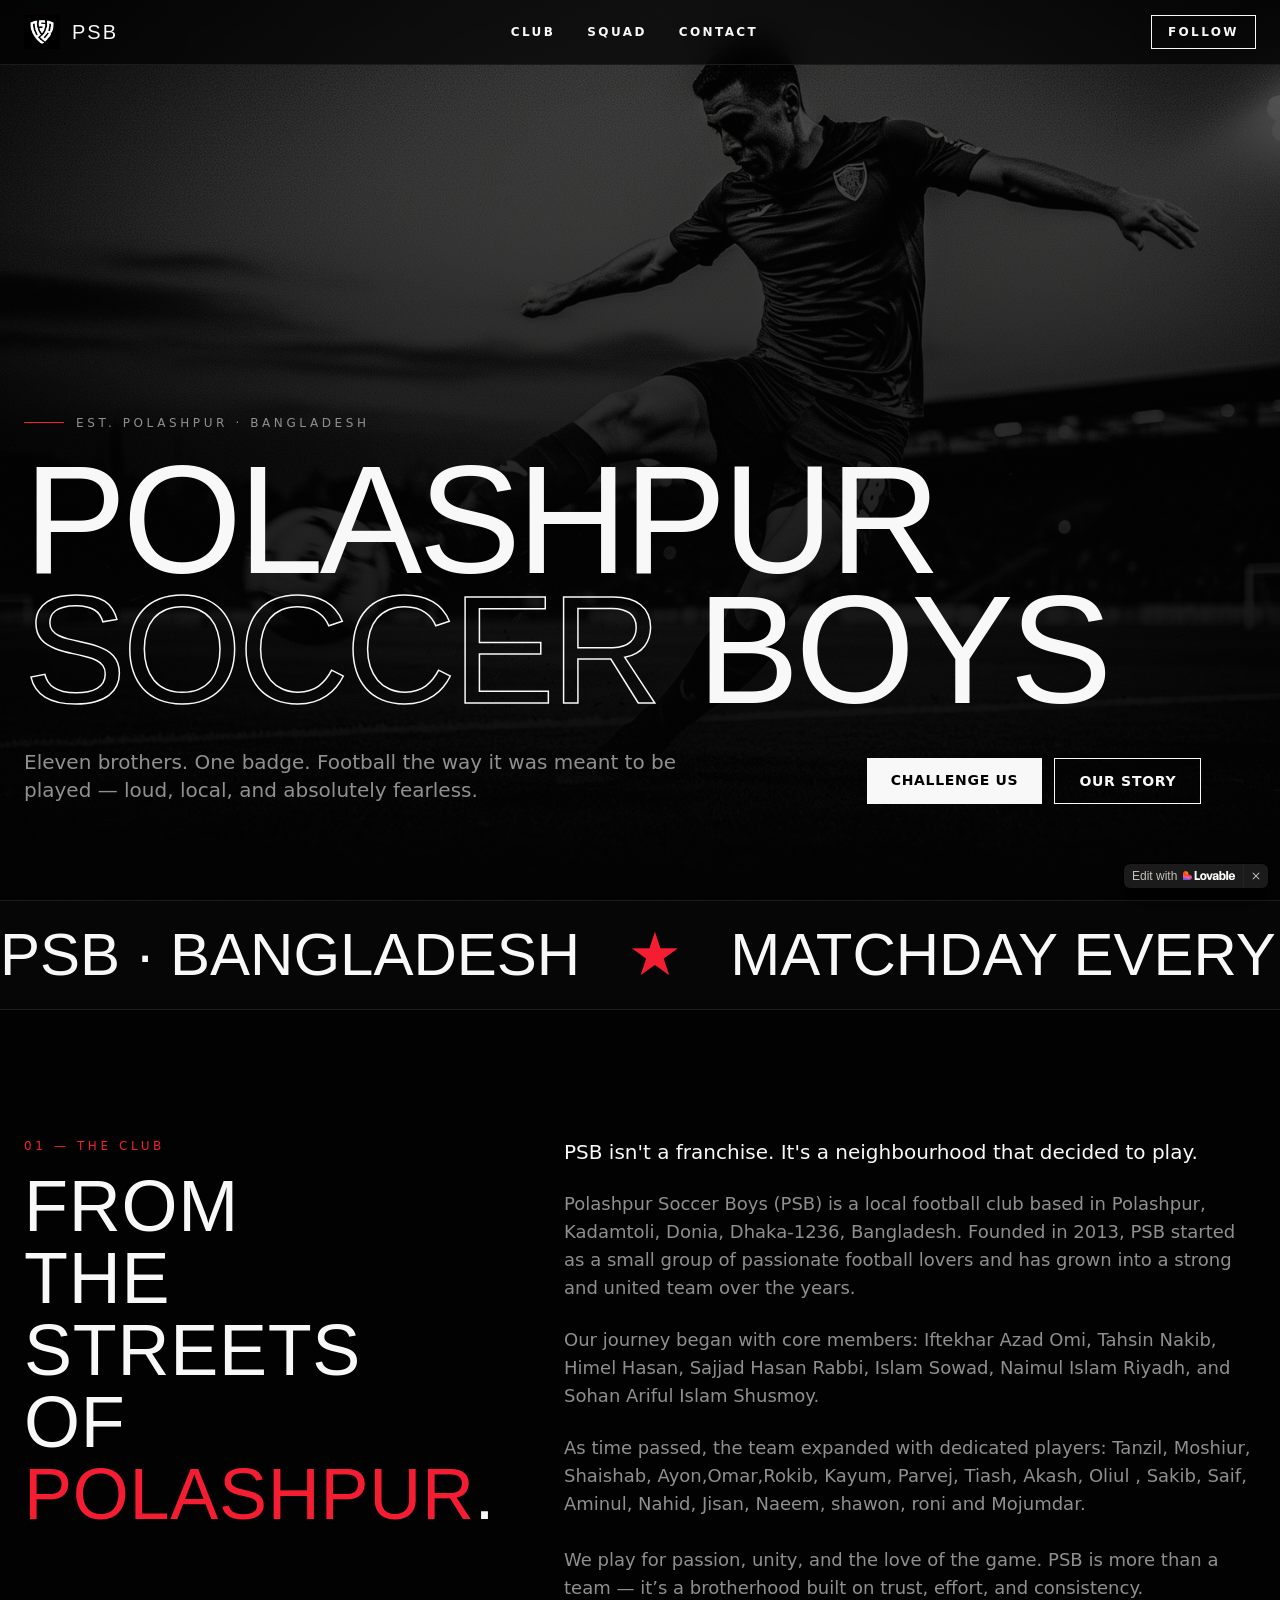
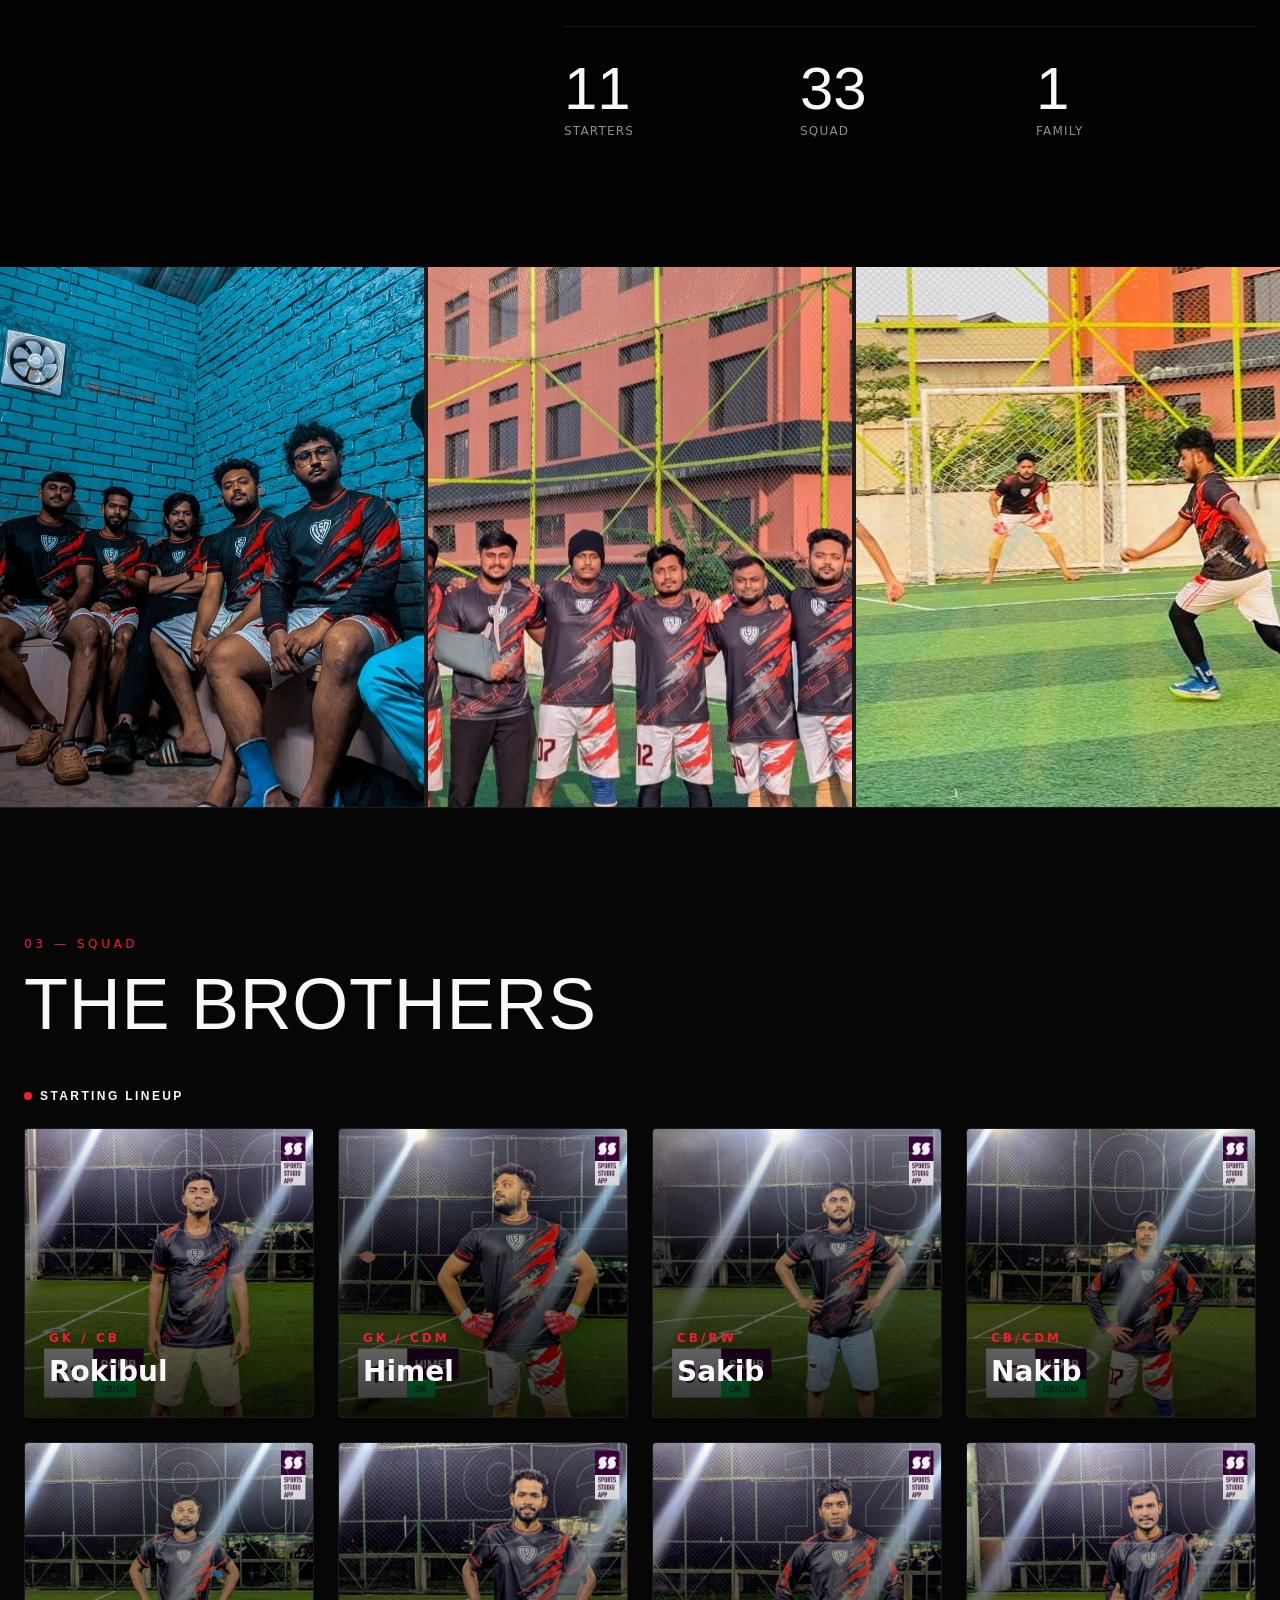
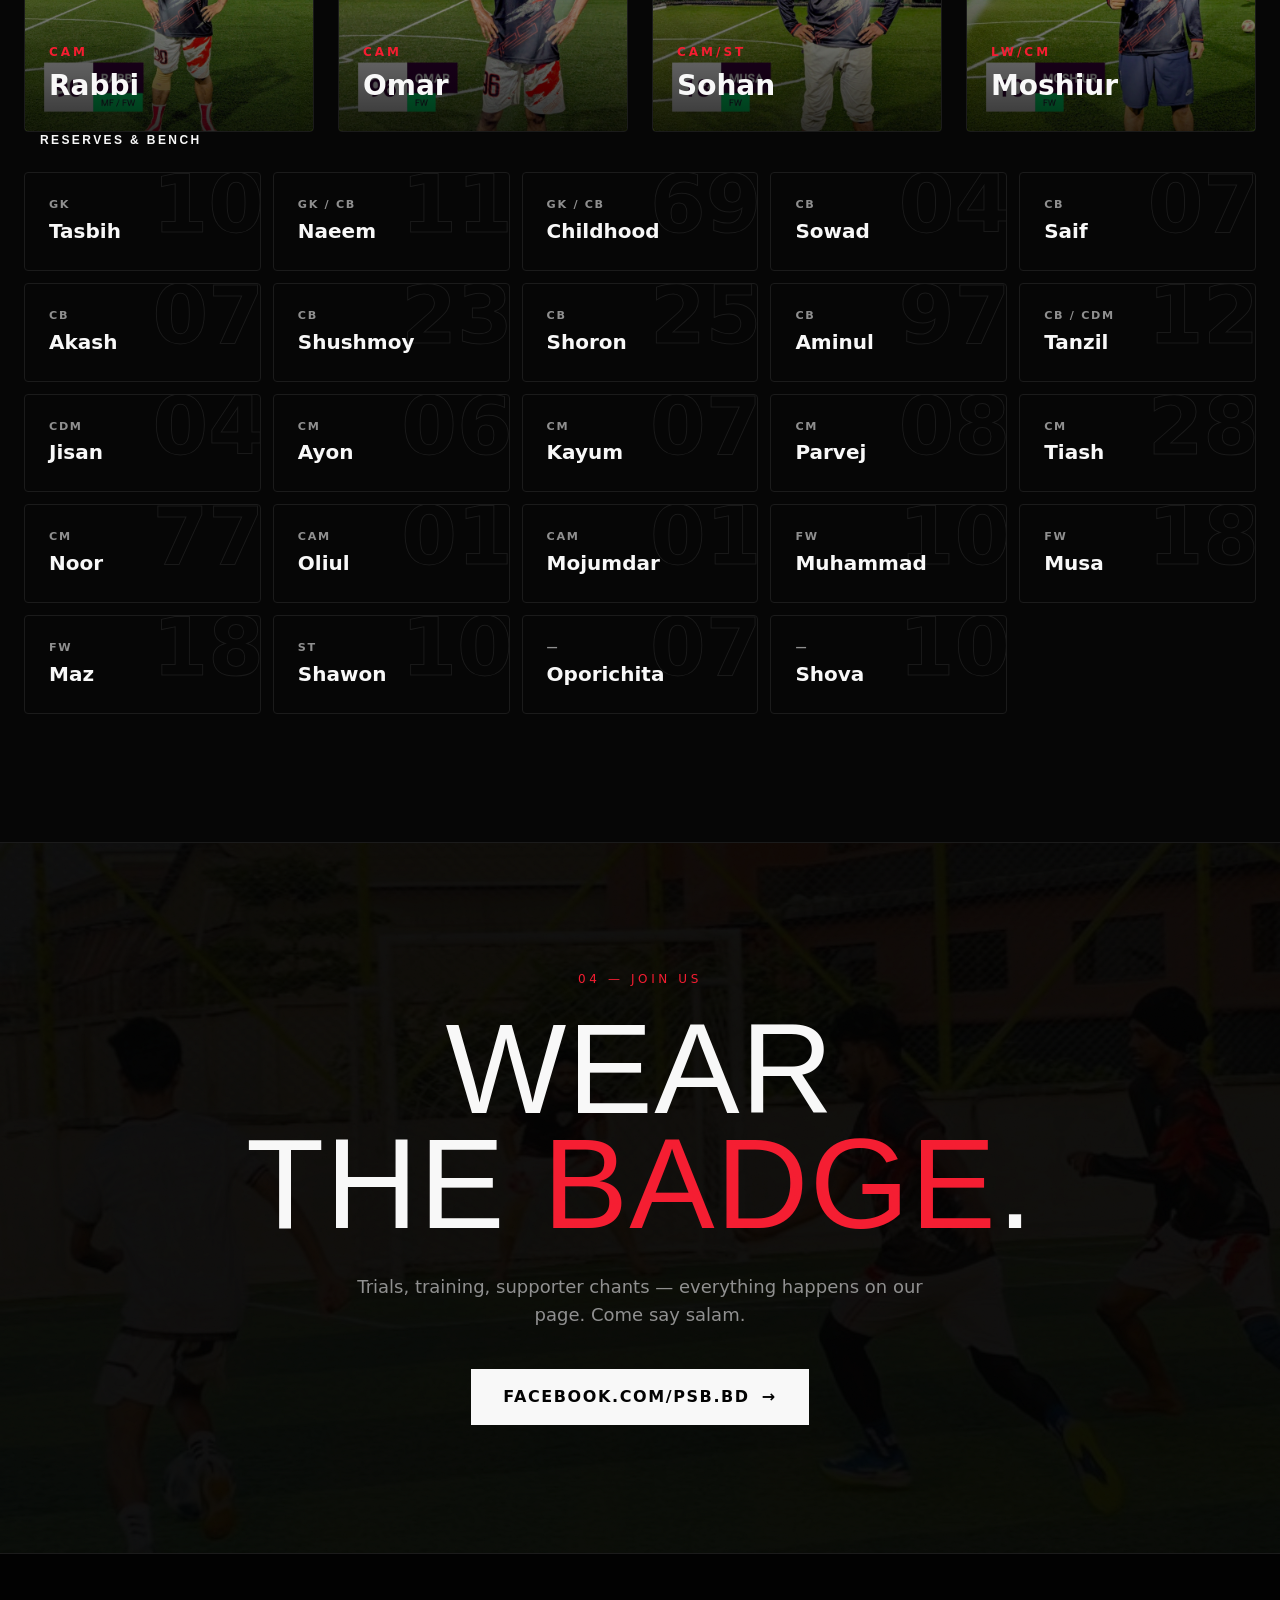
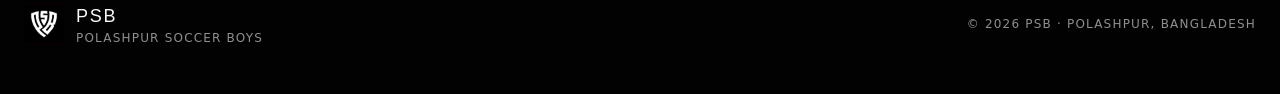
==== commit ea5bdb2f: "conteeent updated" ====
--- a/index.html
+++ b/index.html
@@ -492,13 +492,22 @@
               PSB isn't a franchise. It's a neighbourhood that decided to play.
             </p>
             <p>
-              What started as dust-pitch kickabouts behind the mosque grew into a side that takes
-              the field every weekend — kids, cousins, and grown men chasing the same ball under the
-              same floodlights.
+              Polashpur Soccer Boys (PSB) is a local football club based in Polashpur, Kadamtoli,
+              Donia, Dhaka-1236, Bangladesh. Founded in 2013, PSB started as a small group of
+              passionate football lovers and has grown into a strong and united team over the years.
             </p>
             <p>
-              No academies. No agents. Just Polashpur, a badge stitched by hand, and the boys who
-              wear it.
+              Our journey began with core members: Iftekhar Azad Omi, Tahsin Nakib, Himel Hasan,
+              Sajjad Hasan Rabbi, Islam Sowad, Naimul Islam Riyadh, and Sohan Ariful Islam Shusmoy.
+            </p>
+
+            <p>
+              As time passed, the team expanded with dedicated players: Tanzil, Moshiur, Shaishab,
+              Ayon,Omar,Rokib, Kayum, Parvej, Tiash, Akash, Oliul , Sakib, Saif, Aminul, Nahid,
+              Jisan, Naeem, shawon, roni and Mojumdar.
+              <br /><br />
+              We play for passion, unity, and the love of the game. PSB is more than a team — it’s a
+              brotherhood built on trust, effort, and consistency.
             </p>
             <div class="grid grid-cols-3 gap-4 pt-8 border-t border-border">
               <div>
@@ -556,7 +565,7 @@
             <h3
               class="text-xs uppercase tracking-[0.2em] text-accent/80 font-bold mb-6 flex items-center gap-2">
               <span class="inline-block w-2 h-2 bg-accent rounded-full"></span>
-              Starting XI
+              Starting Lineup
             </h3>
             <div class="player-grid">
               <div class="player-card">
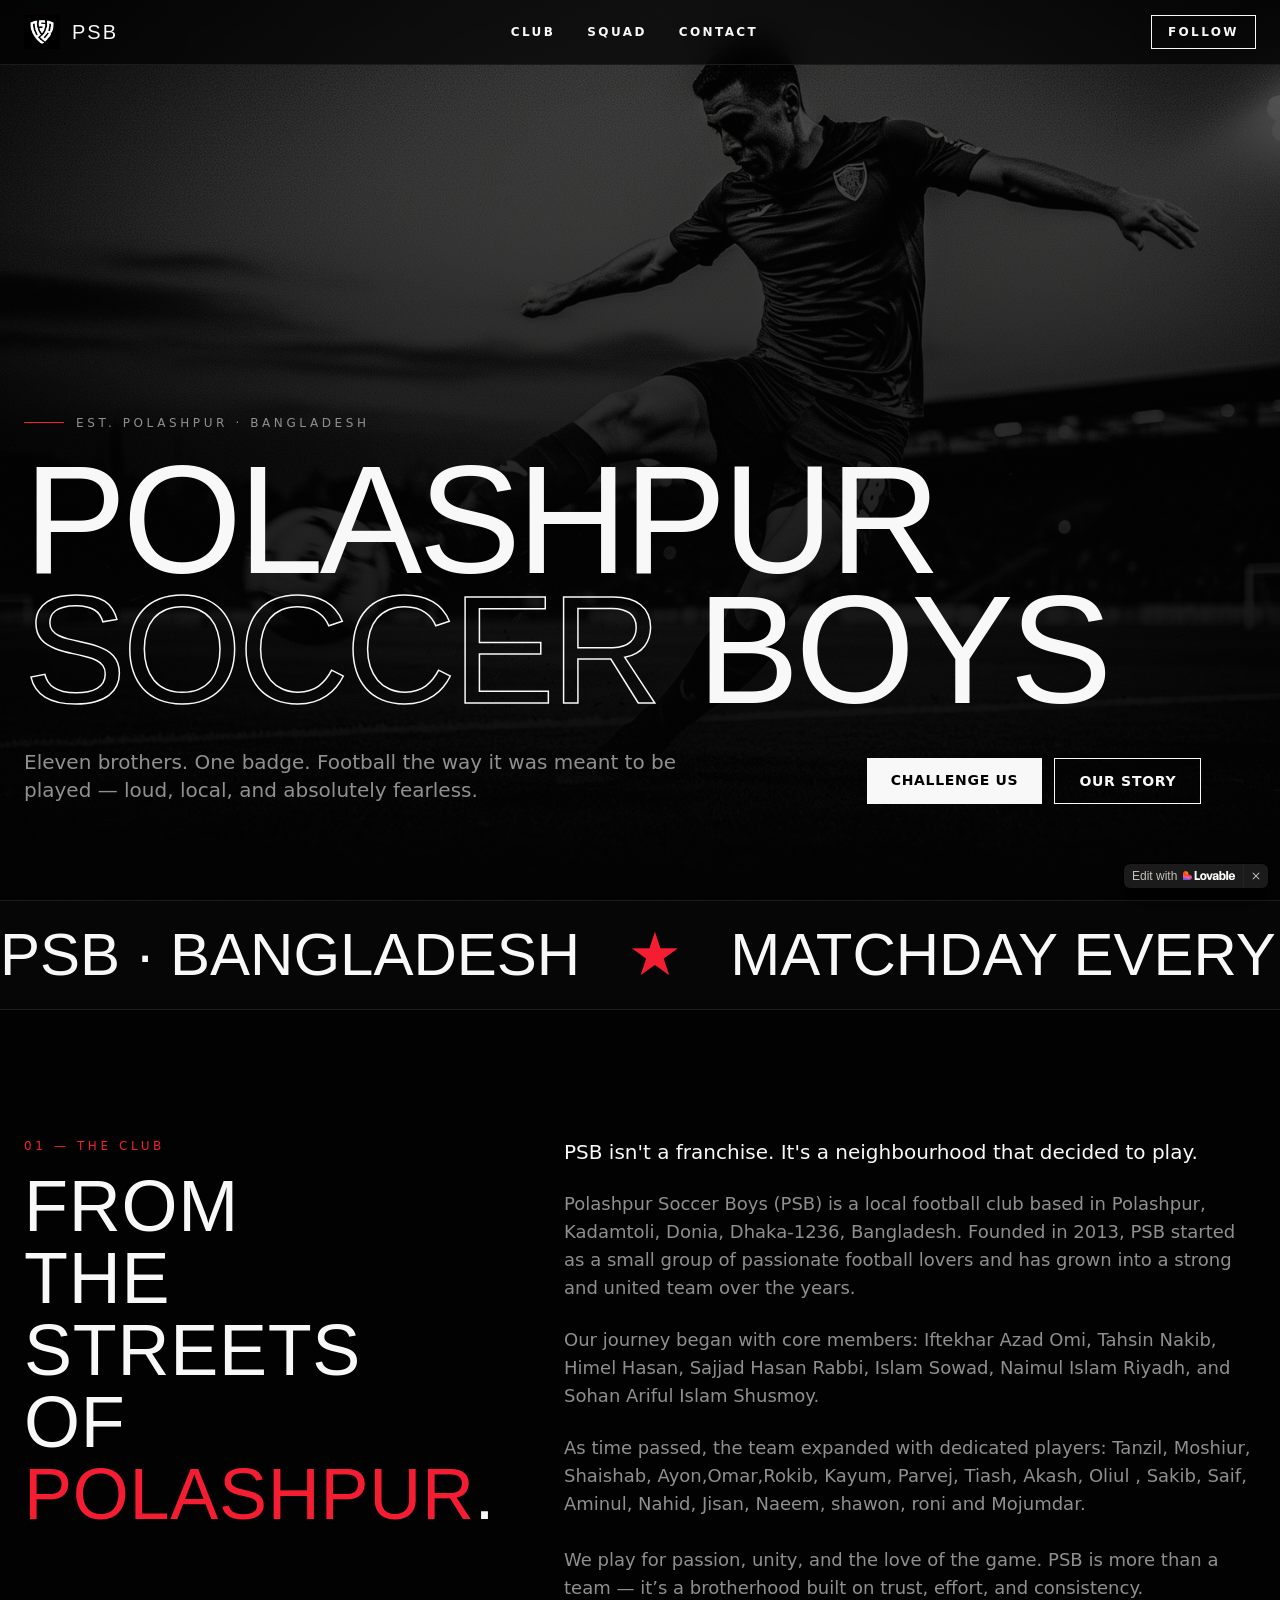
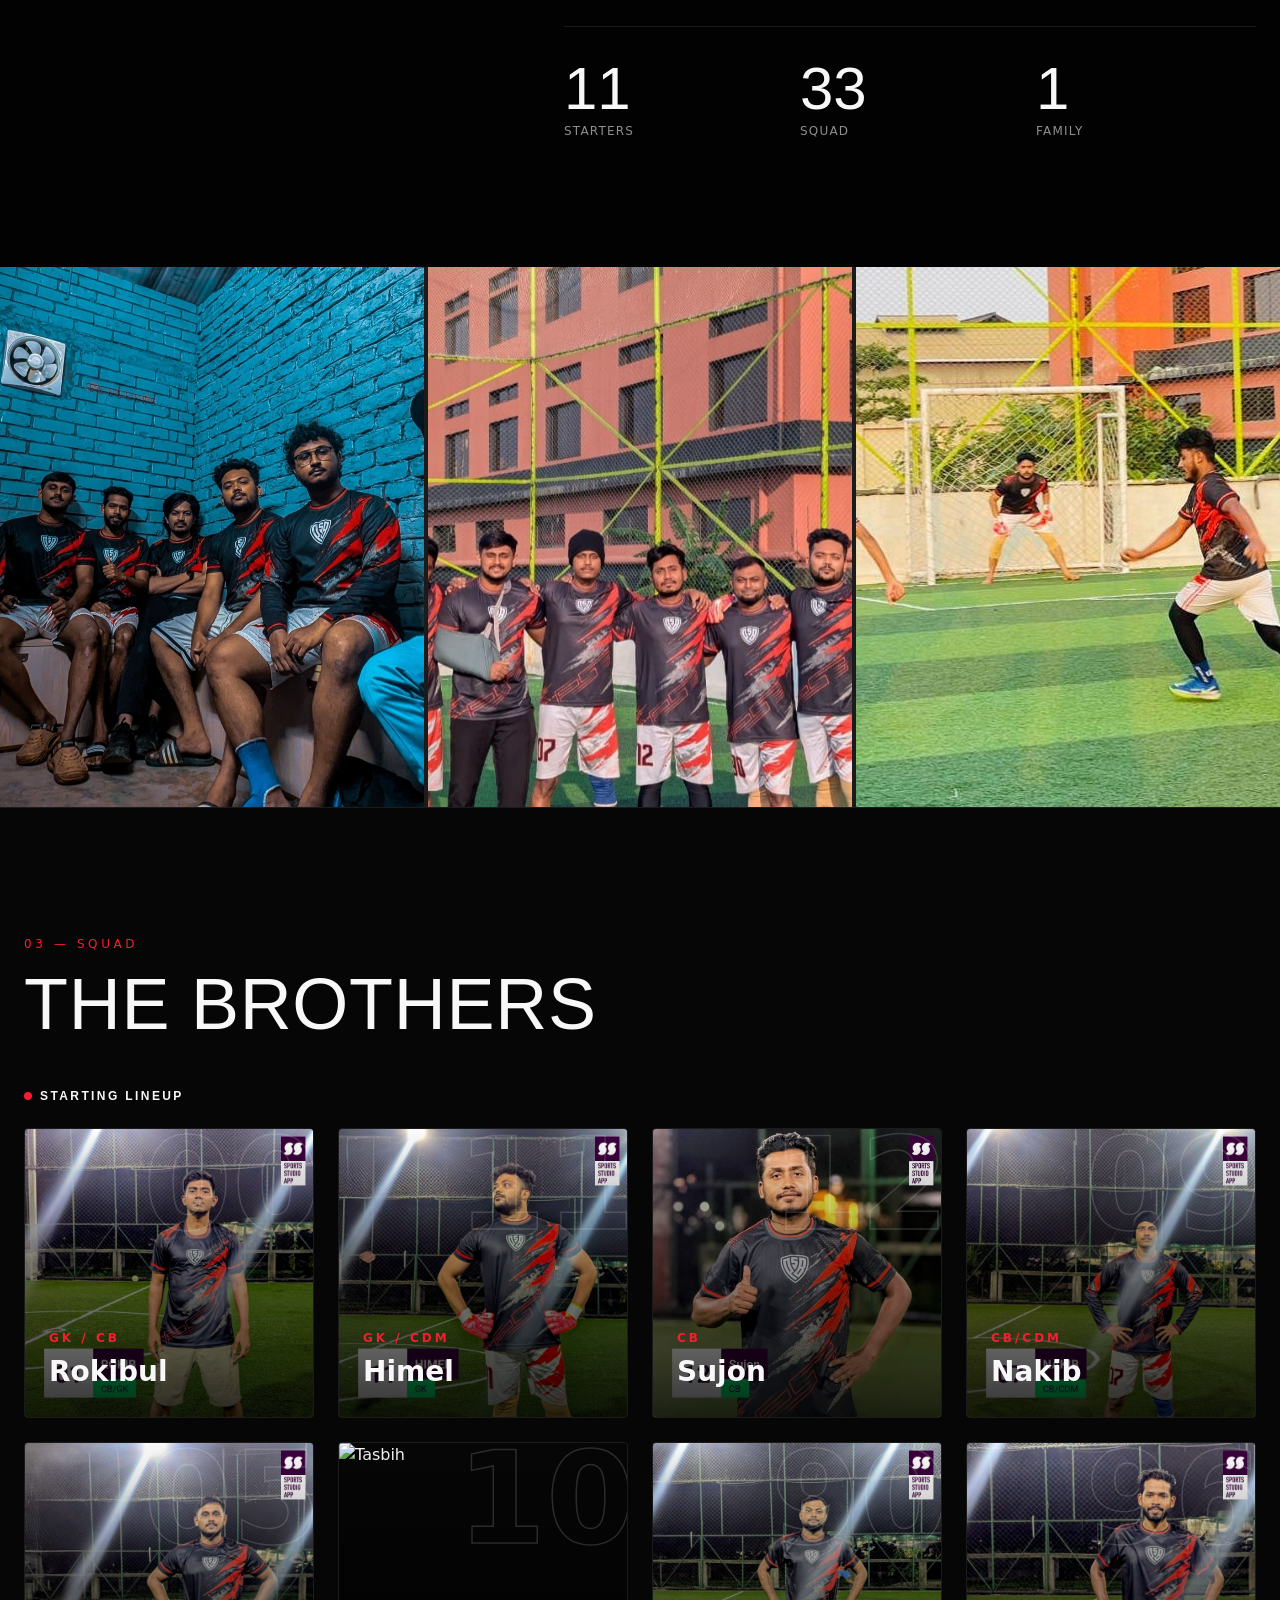
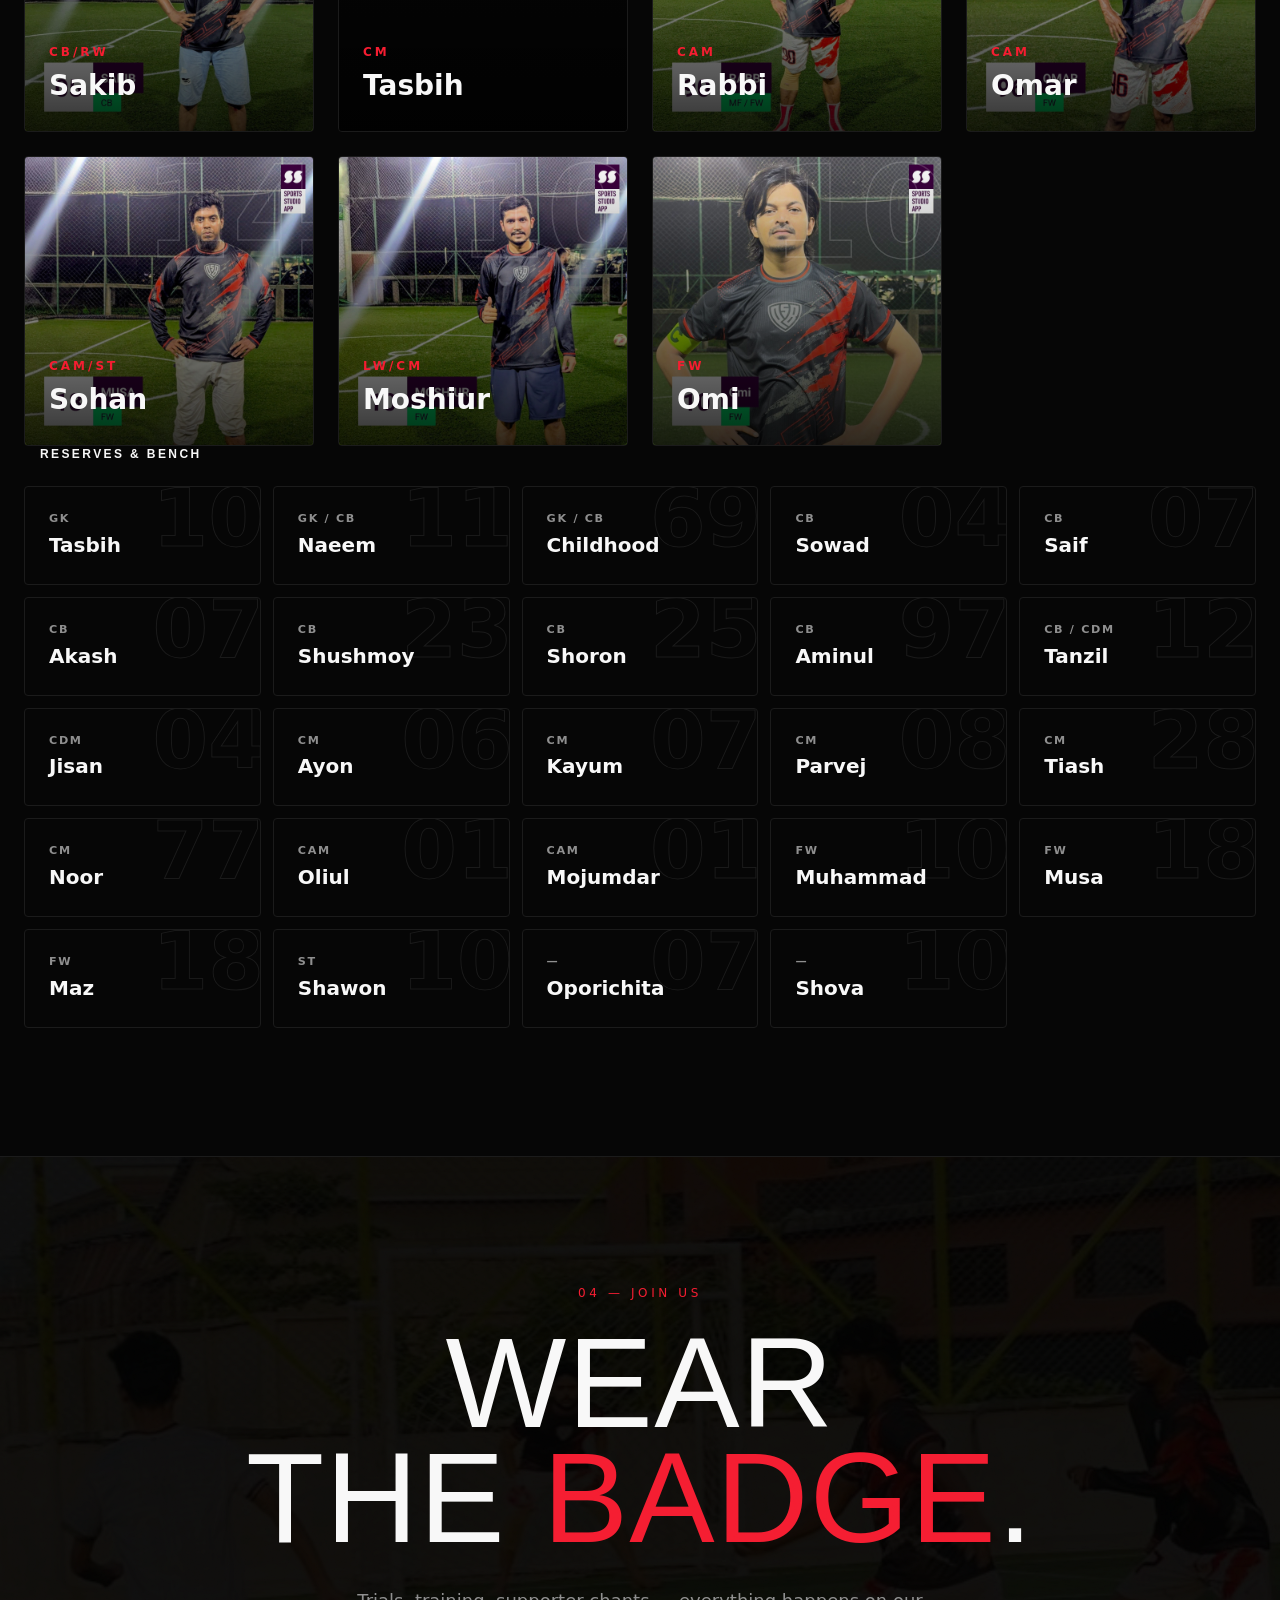
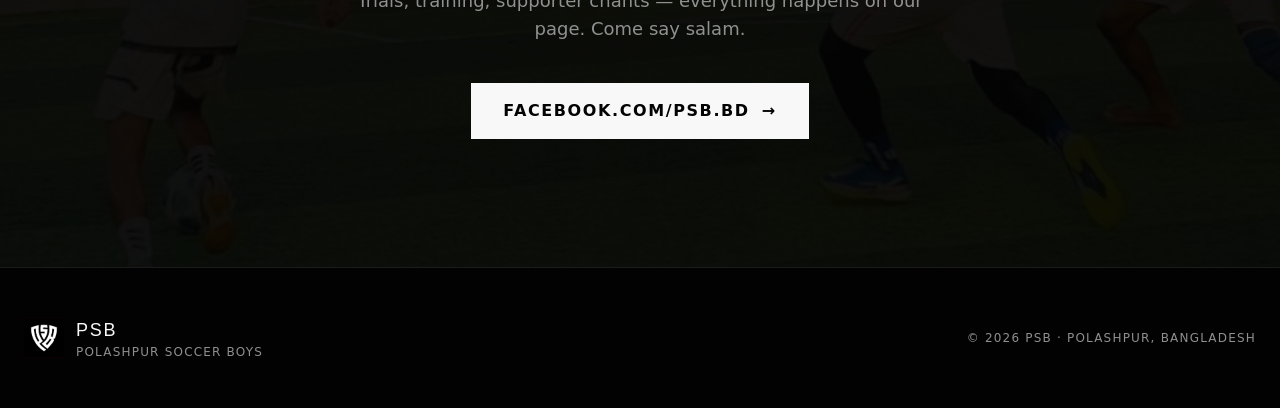
==== commit cabc728f: "players added" ====
--- a/index.html
+++ b/index.html
@@ -585,6 +585,22 @@
                 </div>
               </div>
               <div class="player-card">
+                <img src="./players/sujon.jpg" alt="Sujon" loading="lazy" />
+                <div class="player-card-number">12</div>
+                <div class="player-card-info">
+                  <div class="player-card-position">CB</div>
+                  <div class="player-card-name">Sujon</div>
+                </div>
+              </div>
+              <div class="player-card">
+                <img src="./players/nakib.jpg" alt="Nakib" loading="lazy" />
+                <div class="player-card-number">09</div>
+                <div class="player-card-info">
+                  <div class="player-card-position">CB/CDM</div>
+                  <div class="player-card-name">Nakib</div>
+                </div>
+              </div>
+              <div class="player-card">
                 <img src="./players/Sakib.jpg" alt="Sakib" loading="lazy" />
                 <div class="player-card-number">05</div>
                 <div class="player-card-info">
@@ -593,11 +609,11 @@
                 </div>
               </div>
               <div class="player-card">
-                <img src="./players/nakib.jpg" alt="Nakib" loading="lazy" />
-                <div class="player-card-number">09</div>
-                <div class="player-card-info">
-                  <div class="player-card-position">CB/CDM</div>
-                  <div class="player-card-name">Nakib</div>
+                <img src="./players/Tasbih.jpg" alt="Tasbih" loading="lazy" />
+                <div class="player-card-number">10</div>
+                <div class="player-card-info">
+                  <div class="player-card-position">CM</div>
+                  <div class="player-card-name">Tasbih</div>
                 </div>
               </div>
               <div class="player-card">
@@ -630,6 +646,15 @@
                 <div class="player-card-info">
                   <div class="player-card-position">LW/CM</div>
                   <div class="player-card-name">Moshiur</div>
+                </div>
+              </div>
+
+              <div class="player-card">
+                <img src="./players/omi.jpg" alt="omi" loading="lazy" />
+                <div class="player-card-number">10</div>
+                <div class="player-card-info">
+                  <div class="player-card-position">FW</div>
+                  <div class="player-card-name">Omi</div>
                 </div>
               </div>
             </div>
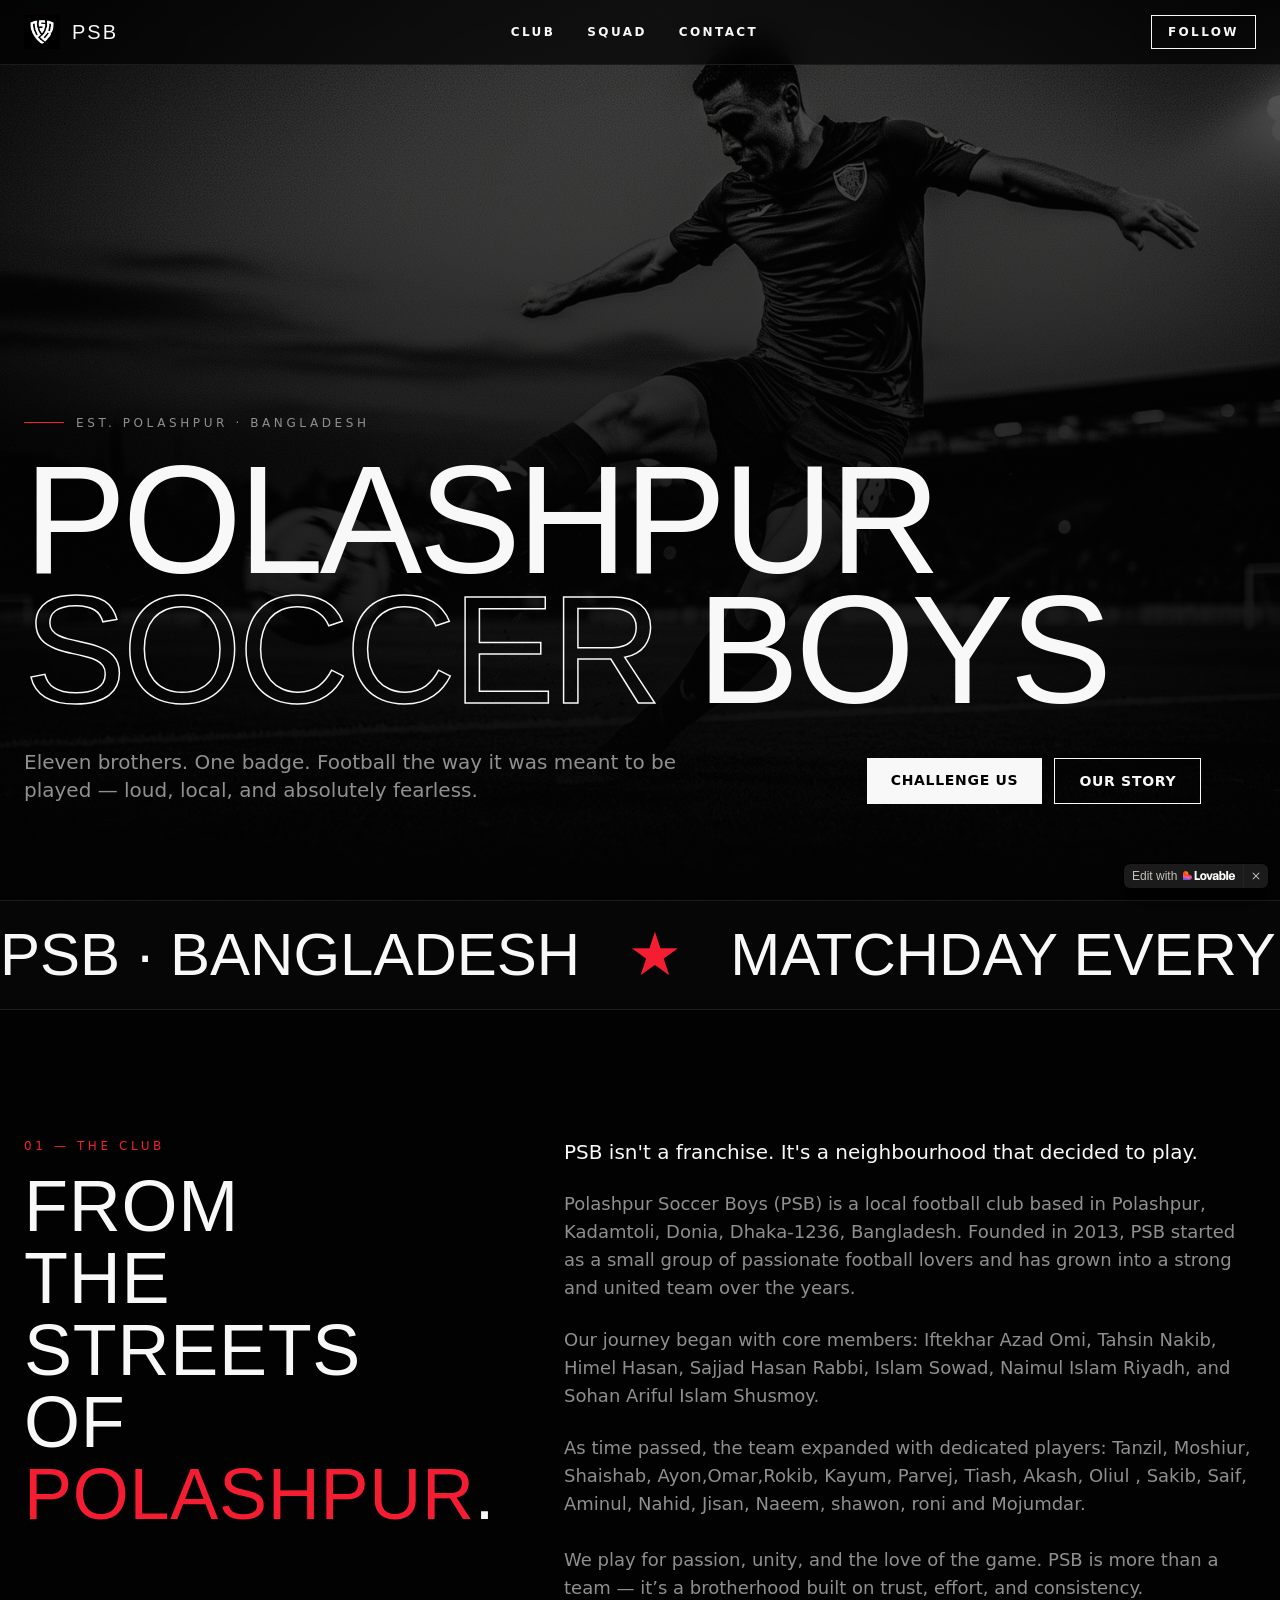
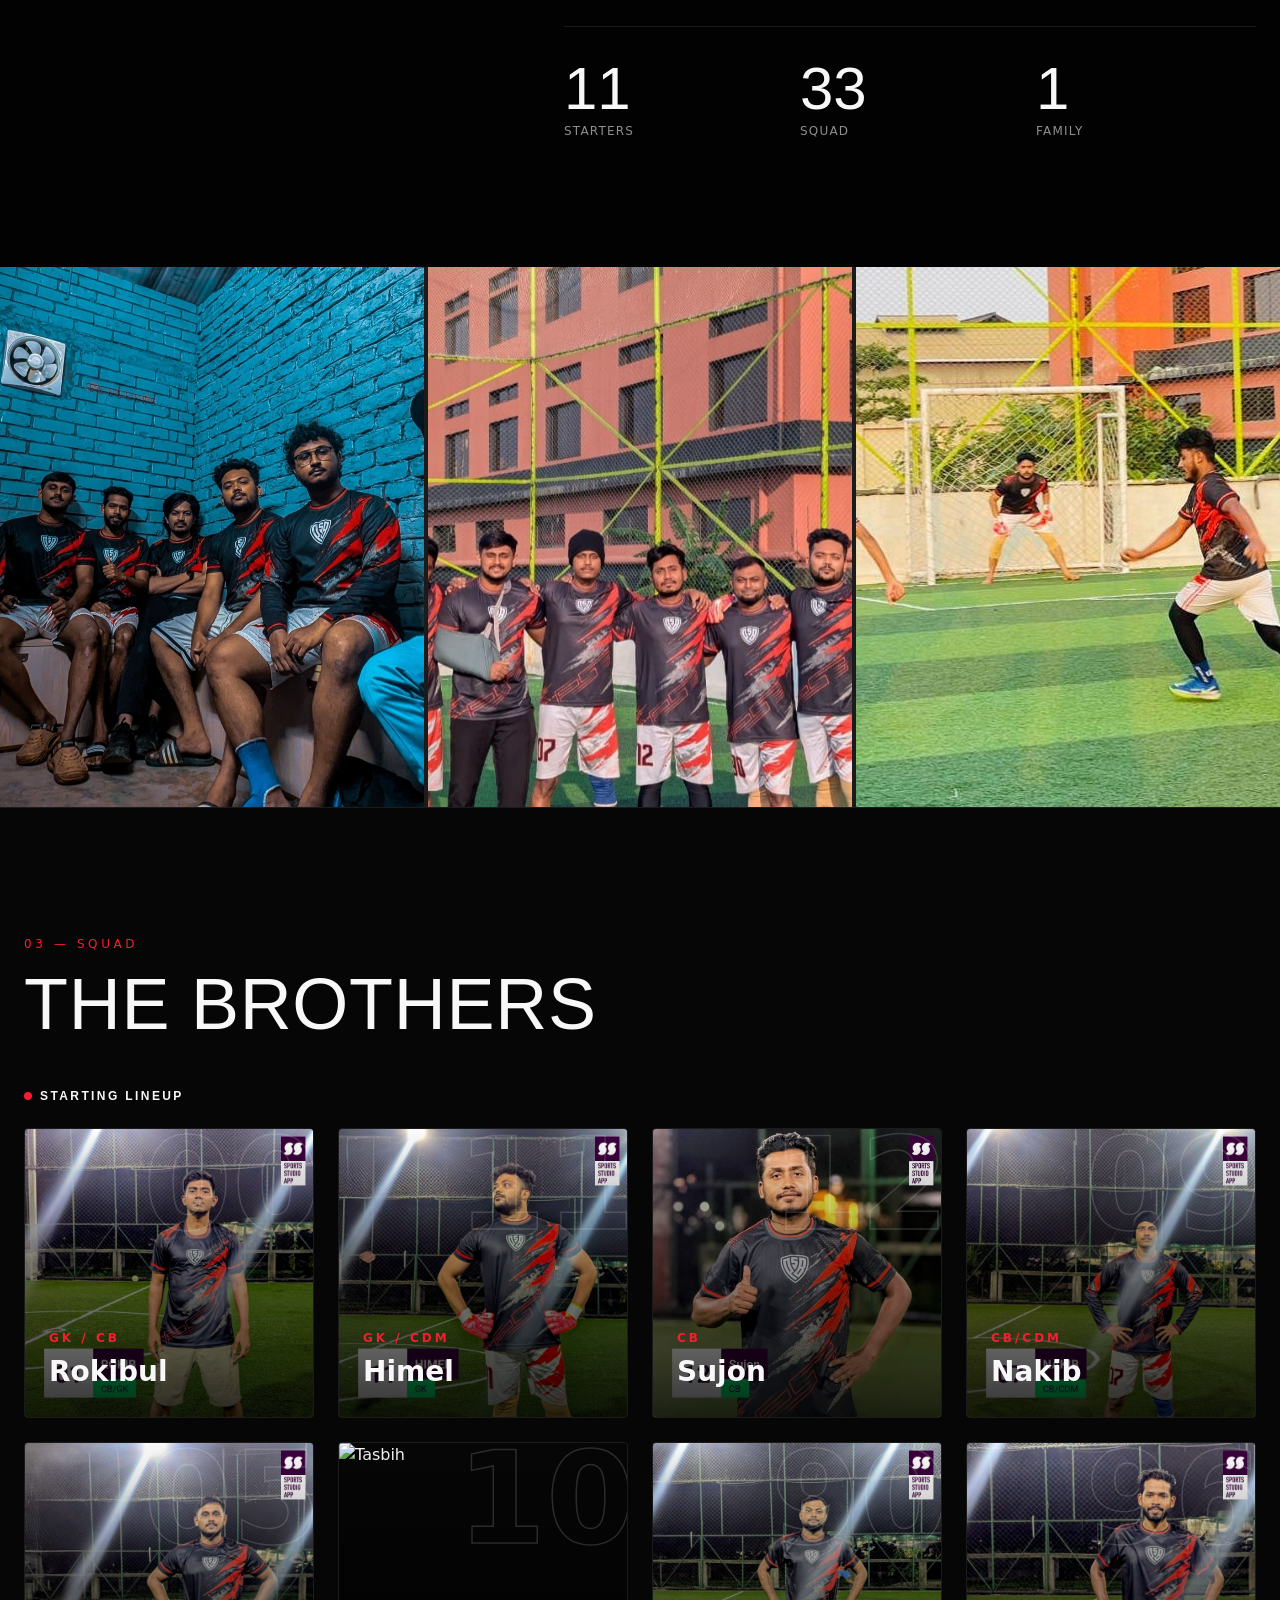
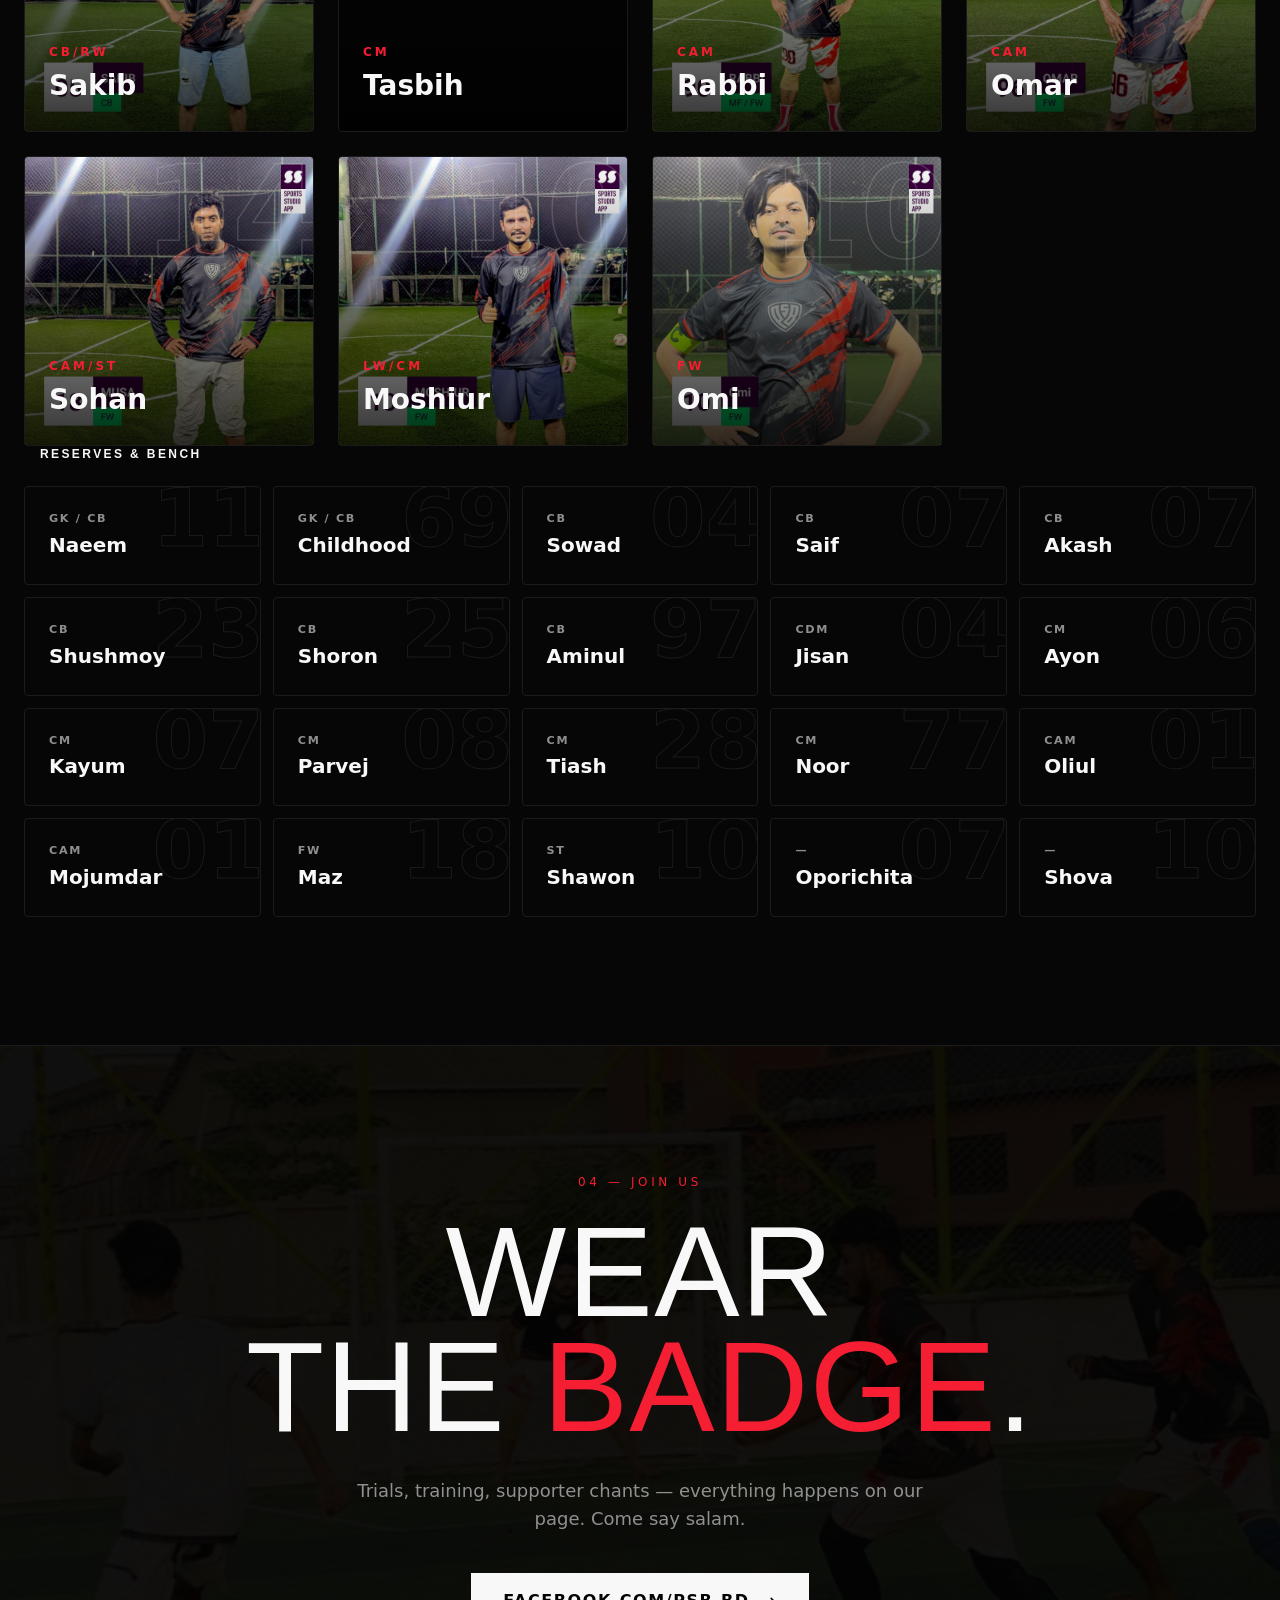
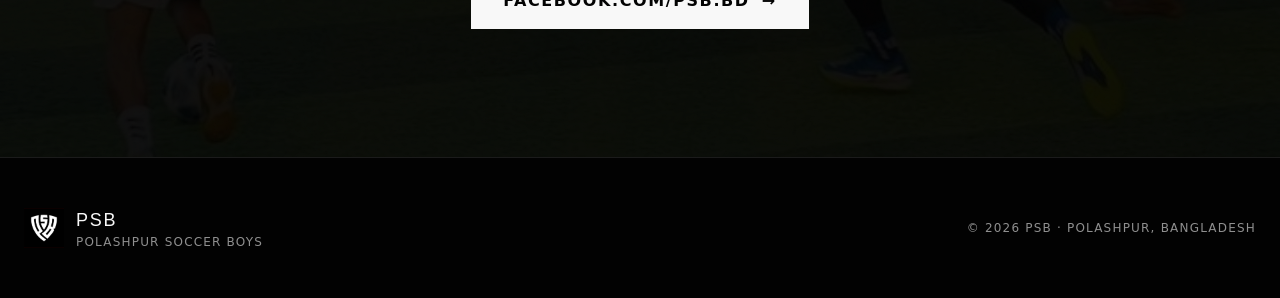
==== commit e651b110: "players updated" ====
--- a/index.html
+++ b/index.html
@@ -609,7 +609,7 @@
                 </div>
               </div>
               <div class="player-card">
-                <img src="./players/Tasbih.jpg" alt="Tasbih" loading="lazy" />
+                <img src="./players/Tasbih.webp" alt="Tasbih" loading="lazy" />
                 <div class="player-card-number">10</div>
                 <div class="player-card-info">
                   <div class="player-card-position">CM</div>
@@ -669,13 +669,6 @@
             </h3>
             <div class="bench-grid">
               <div class="bench-card">
-                <div class="bench-card-number">10</div>
-                <div class="bench-card-info">
-                  <div class="bench-card-position">GK</div>
-                  <div class="bench-card-name">Tasbih</div>
-                </div>
-              </div>
-              <div class="bench-card">
                 <div class="bench-card-number">11</div>
                 <div class="bench-card-info">
                   <div class="bench-card-position">GK / CB</div>
@@ -731,13 +724,7 @@
                   <div class="bench-card-name">Aminul</div>
                 </div>
               </div>
-              <div class="bench-card">
-                <div class="bench-card-number">12</div>
-                <div class="bench-card-info">
-                  <div class="bench-card-position">CB / CDM</div>
-                  <div class="bench-card-name">Tanzil</div>
-                </div>
-              </div>
+
               <div class="bench-card">
                 <div class="bench-card-number">04</div>
                 <div class="bench-card-info">
@@ -795,20 +782,7 @@
                   <div class="bench-card-name">Mojumdar</div>
                 </div>
               </div>
-              <div class="bench-card">
-                <div class="bench-card-number">10</div>
-                <div class="bench-card-info">
-                  <div class="bench-card-position">FW</div>
-                  <div class="bench-card-name">Muhammad</div>
-                </div>
-              </div>
-              <div class="bench-card">
-                <div class="bench-card-number">18</div>
-                <div class="bench-card-info">
-                  <div class="bench-card-position">FW</div>
-                  <div class="bench-card-name">Musa</div>
-                </div>
-              </div>
+
               <div class="bench-card">
                 <div class="bench-card-number">18</div>
                 <div class="bench-card-info">
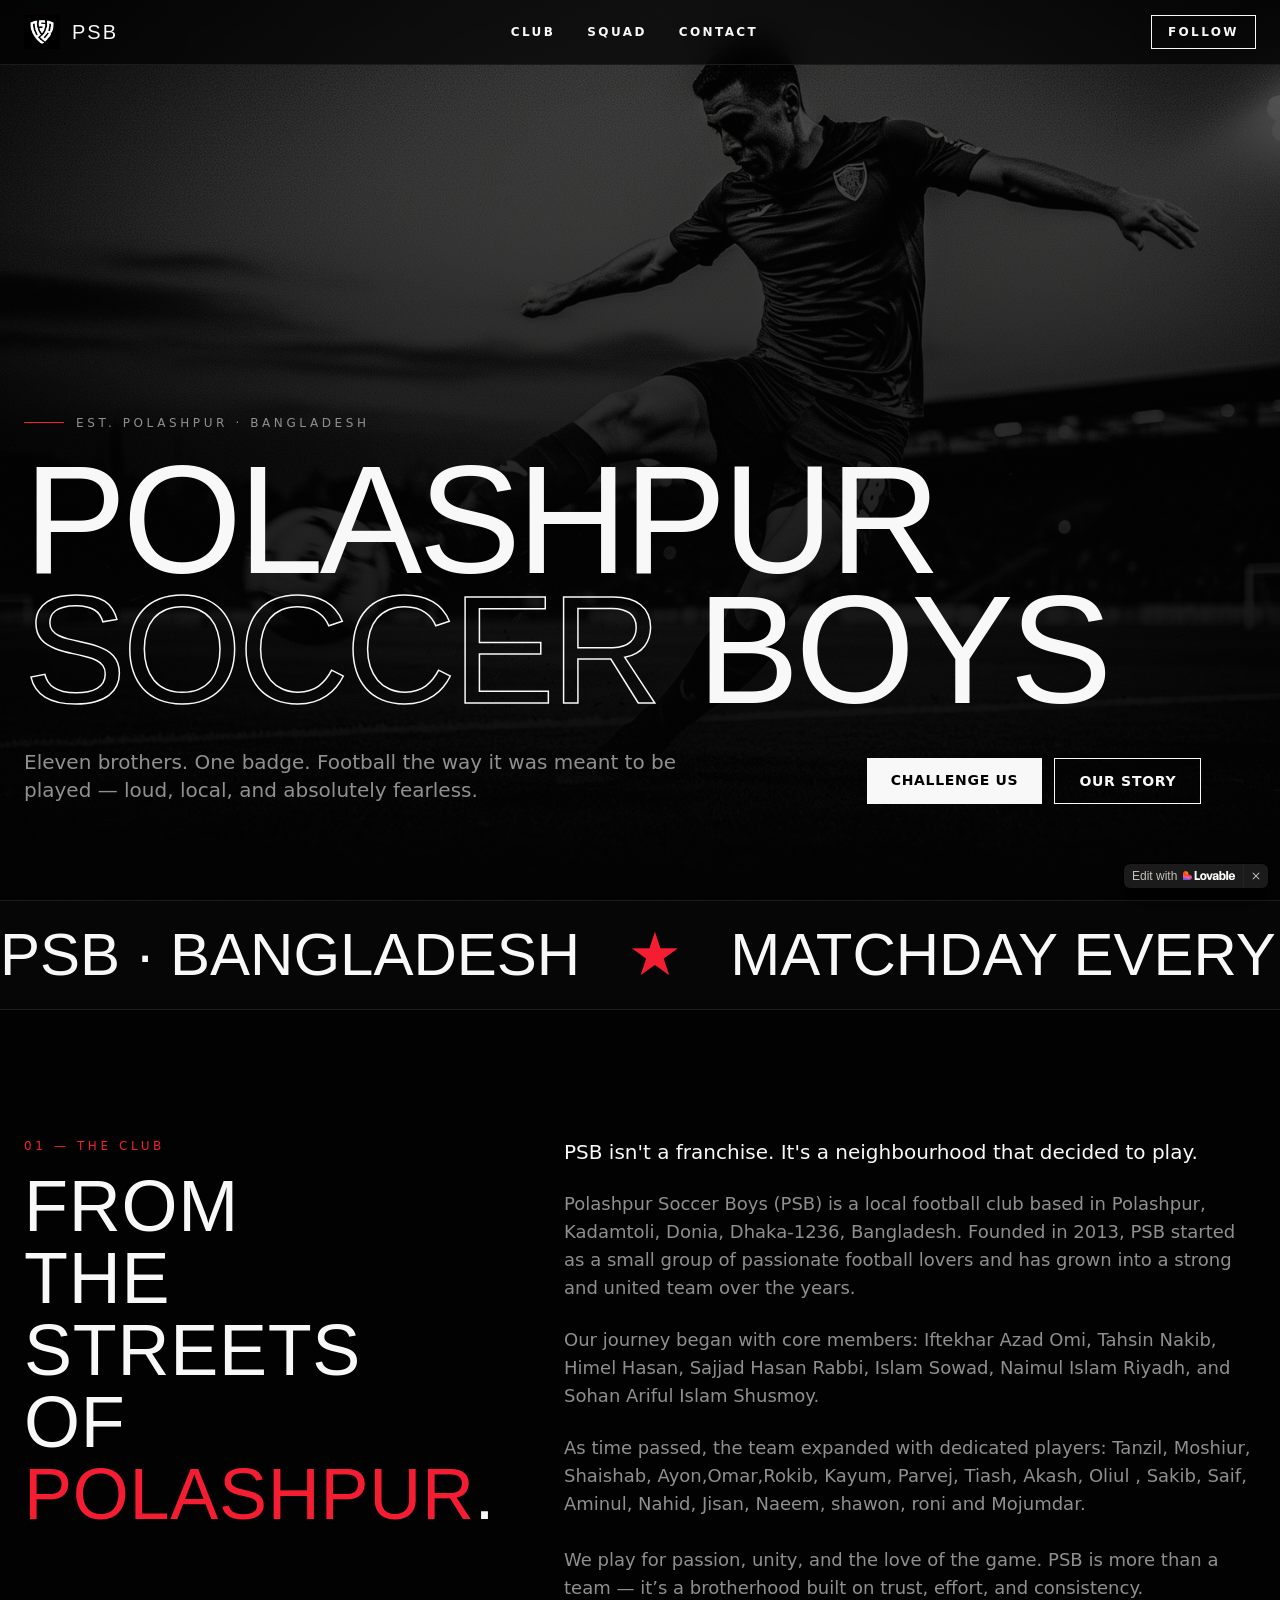
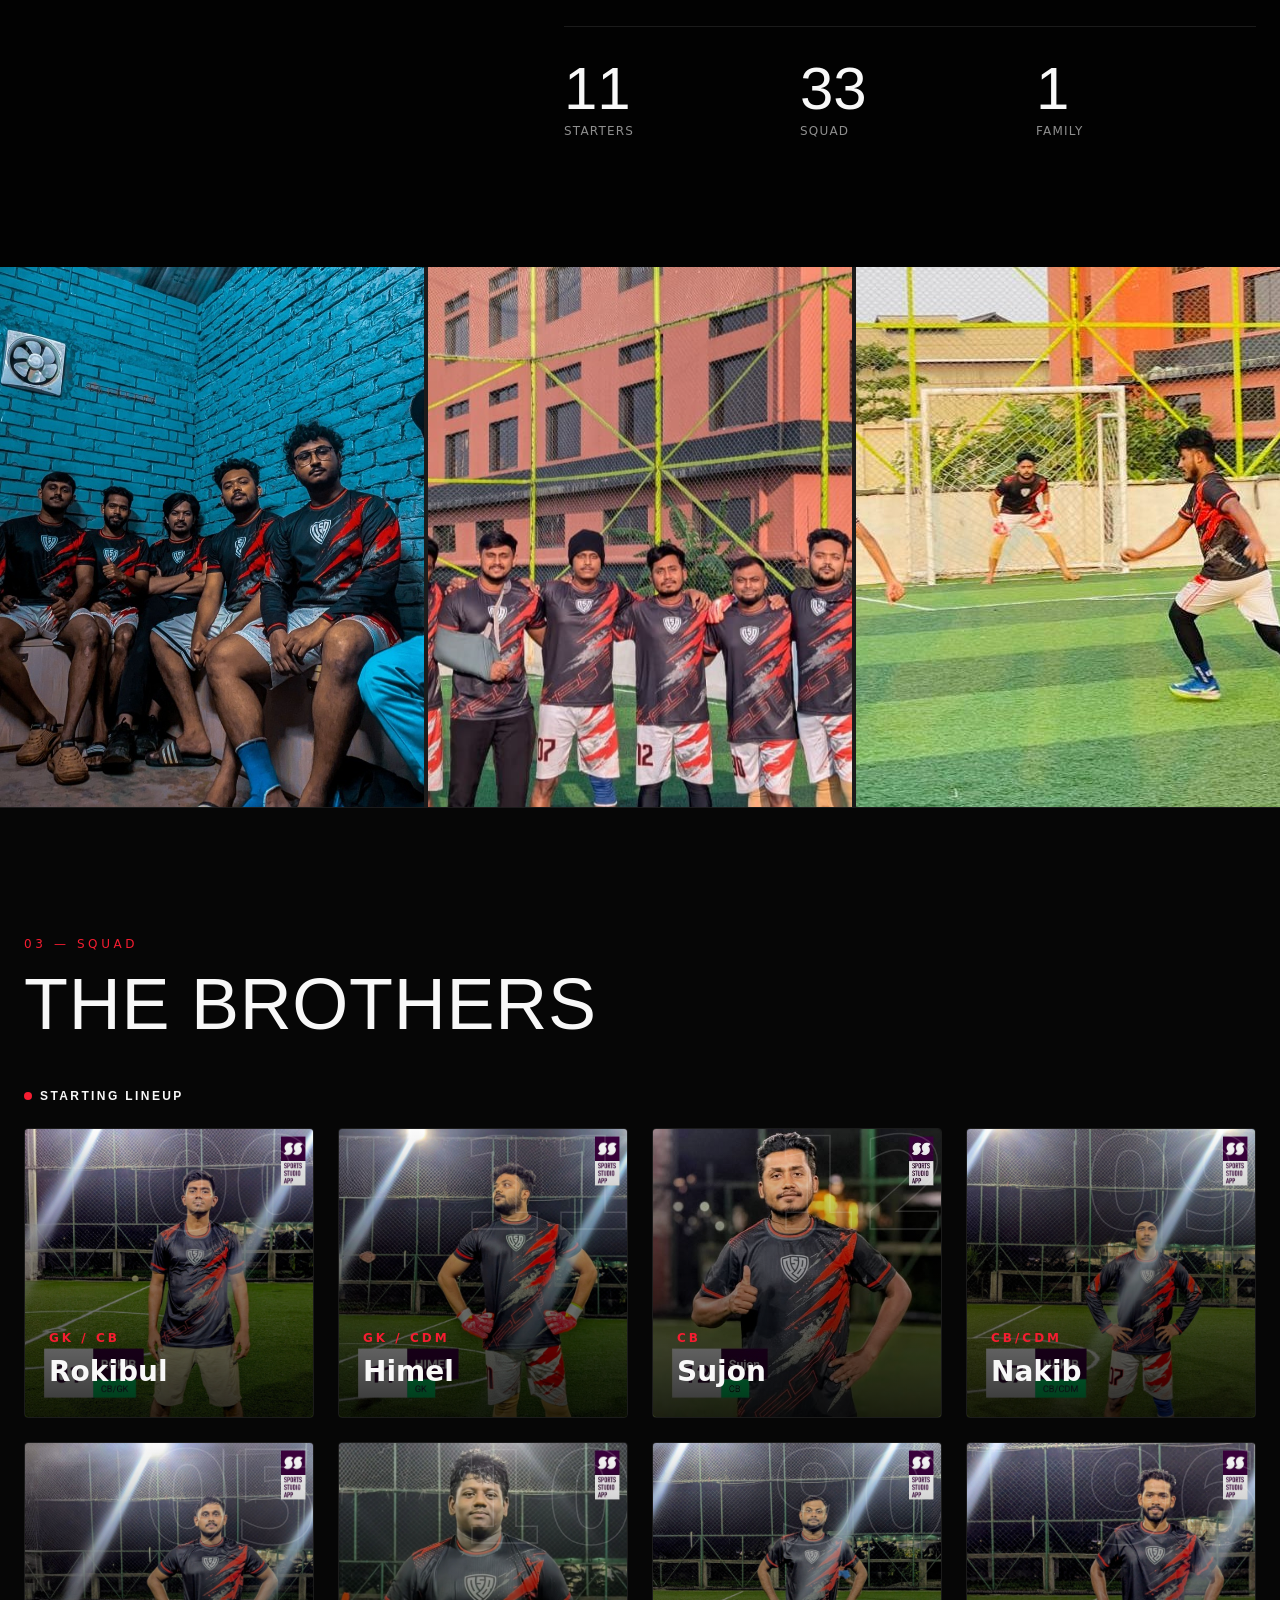
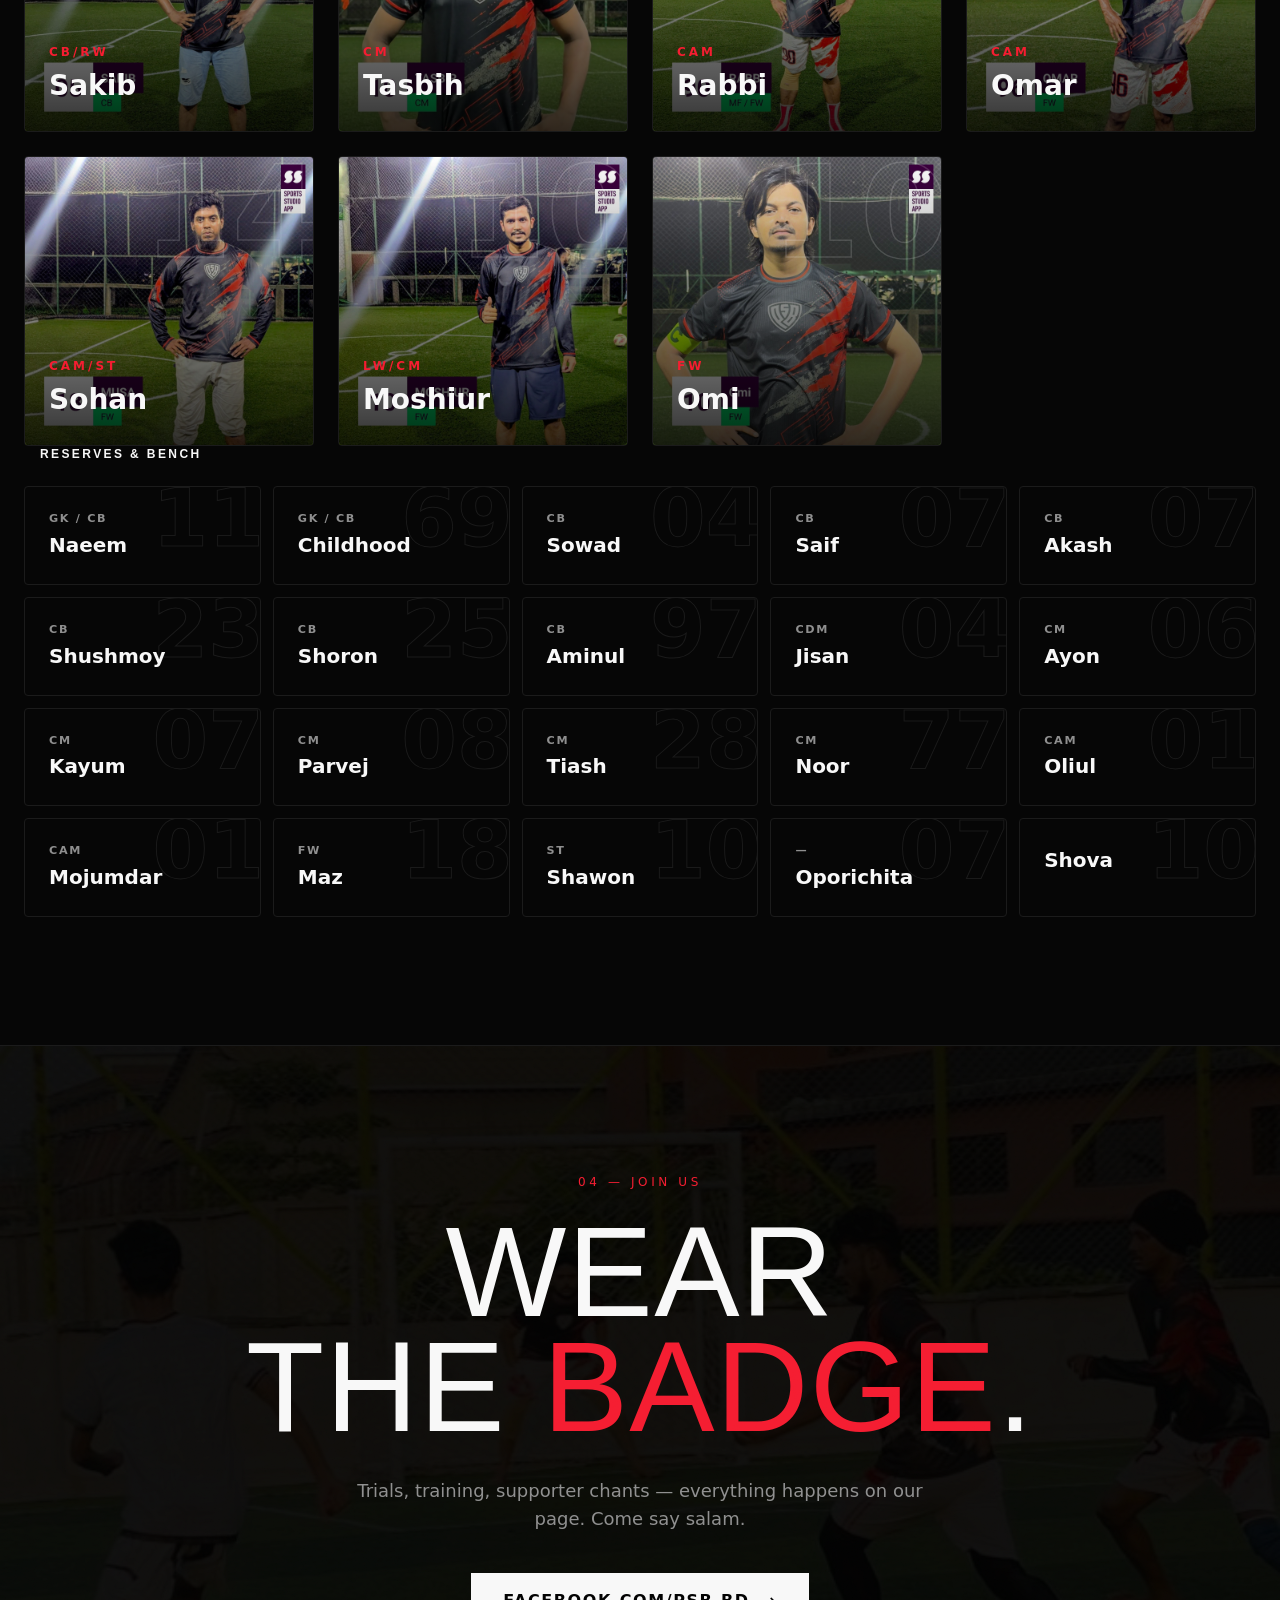
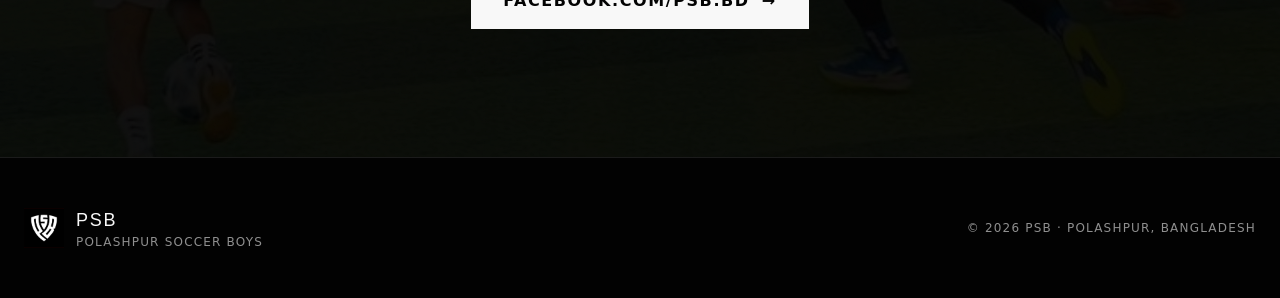
==== commit 8d3548de: "players updated" ====
--- a/index.html
+++ b/index.html
@@ -609,7 +609,7 @@
                 </div>
               </div>
               <div class="player-card">
-                <img src="./players/Tasbih.webp" alt="Tasbih" loading="lazy" />
+                <img src="./players/tasbih.webp" alt="Tasbih" loading="lazy" />
                 <div class="player-card-number">10</div>
                 <div class="player-card-info">
                   <div class="player-card-position">CM</div>
@@ -807,7 +807,7 @@
               <div class="bench-card">
                 <div class="bench-card-number">10</div>
                 <div class="bench-card-info">
-                  <div class="bench-card-position">—</div>
+                  <div class="bench-card-position"></div>
                   <div class="bench-card-name">Shova</div>
                 </div>
               </div>
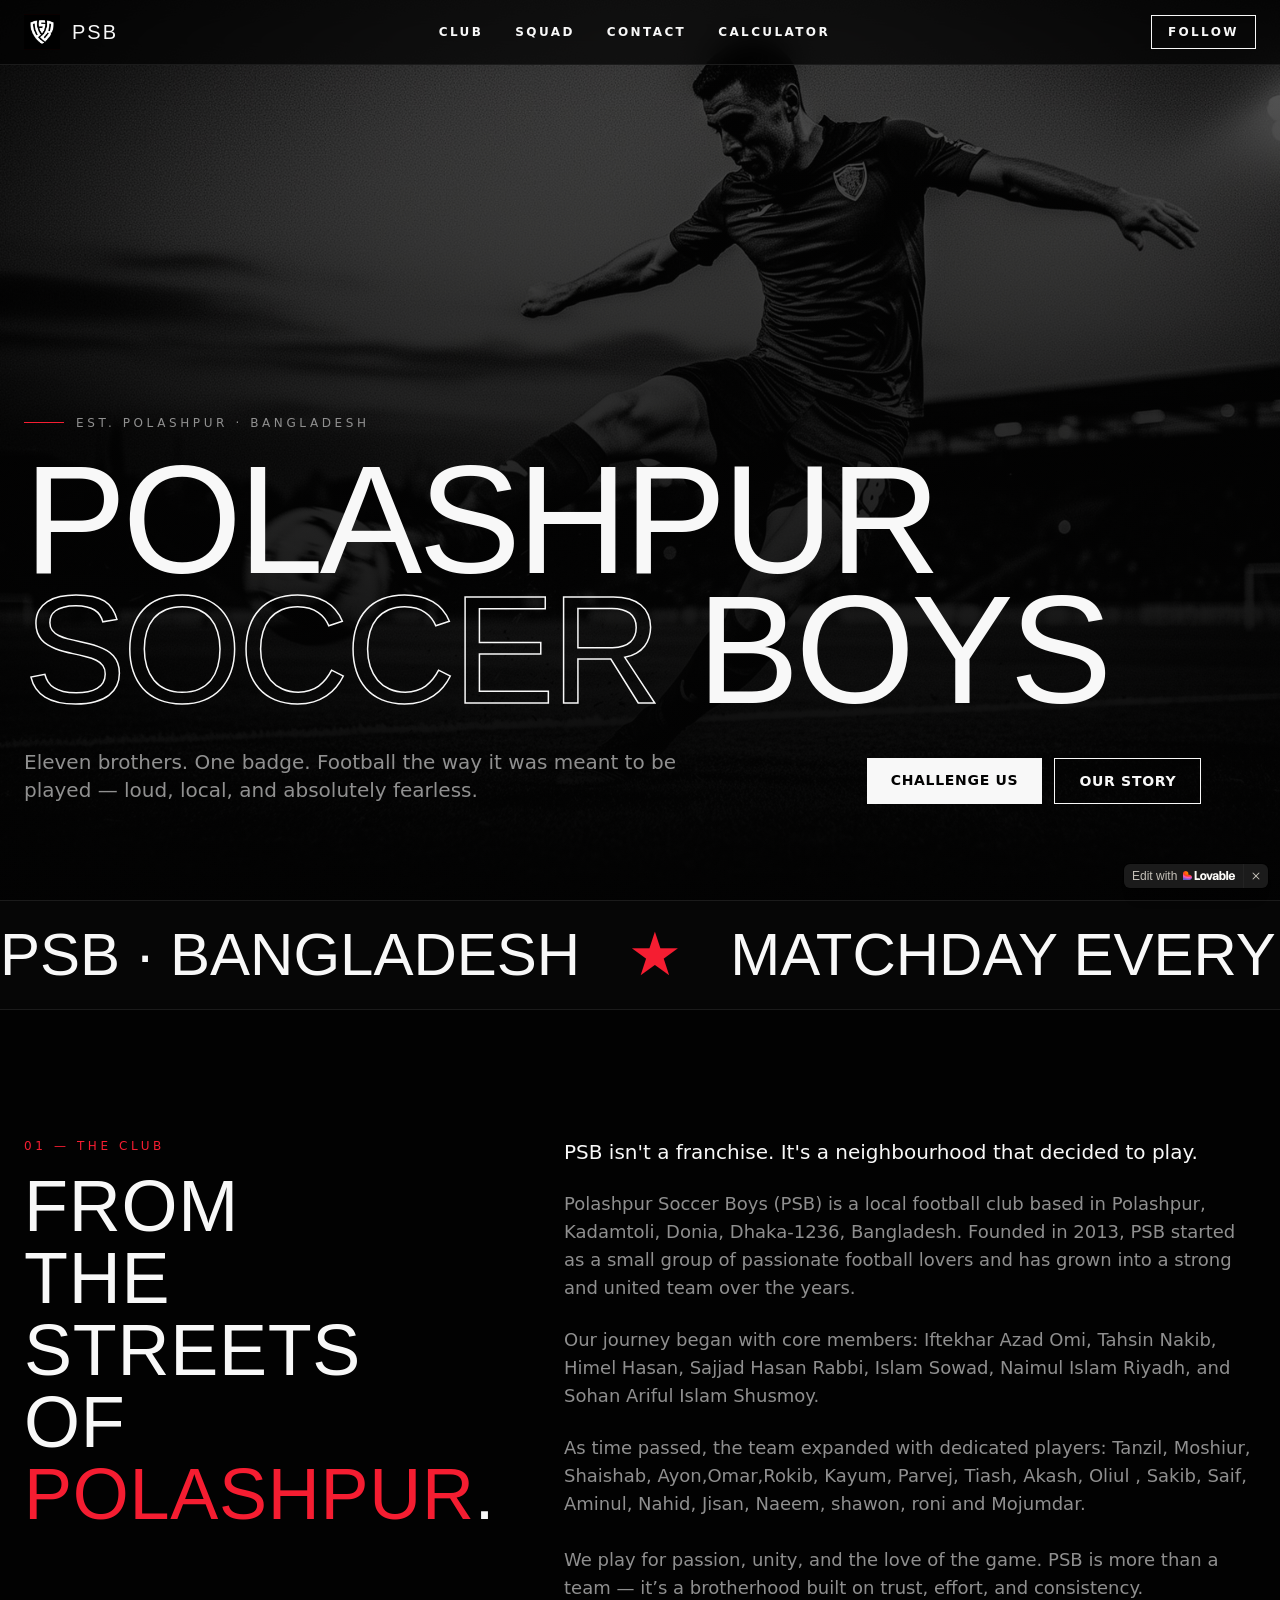
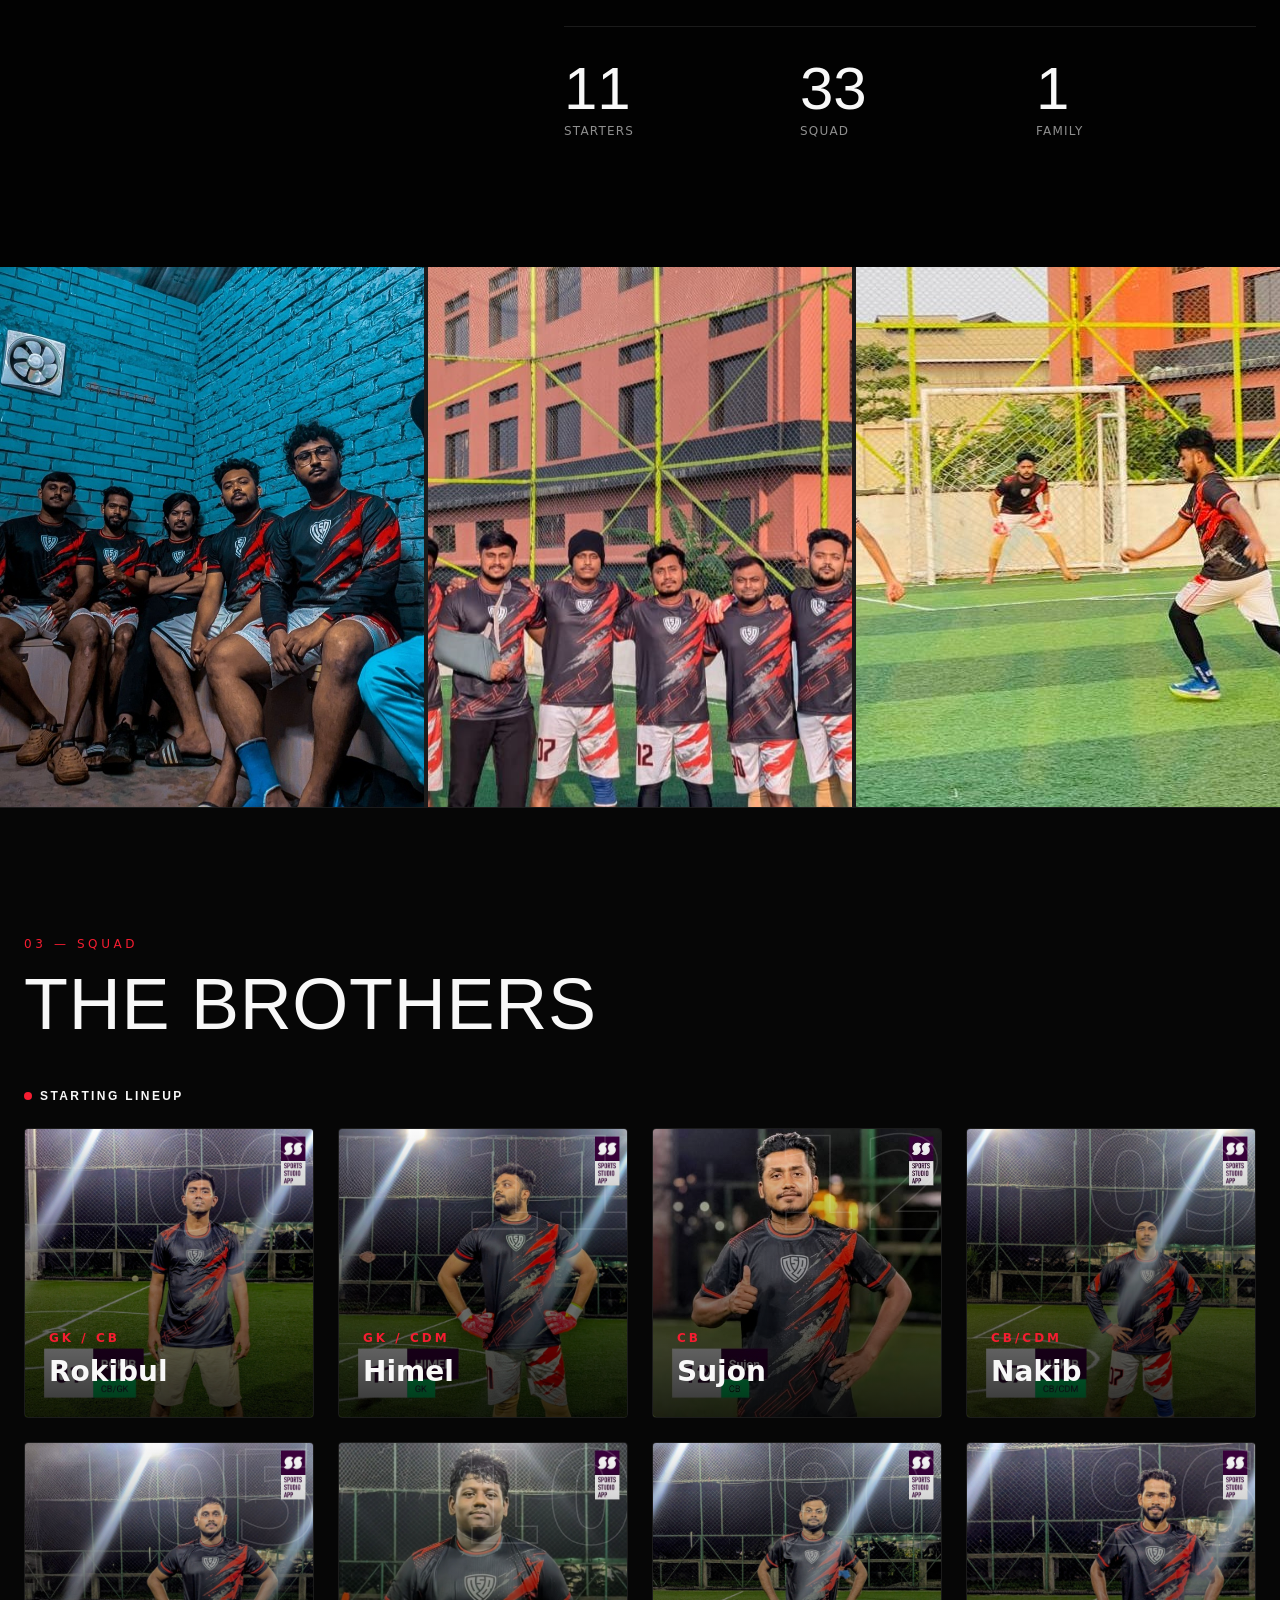
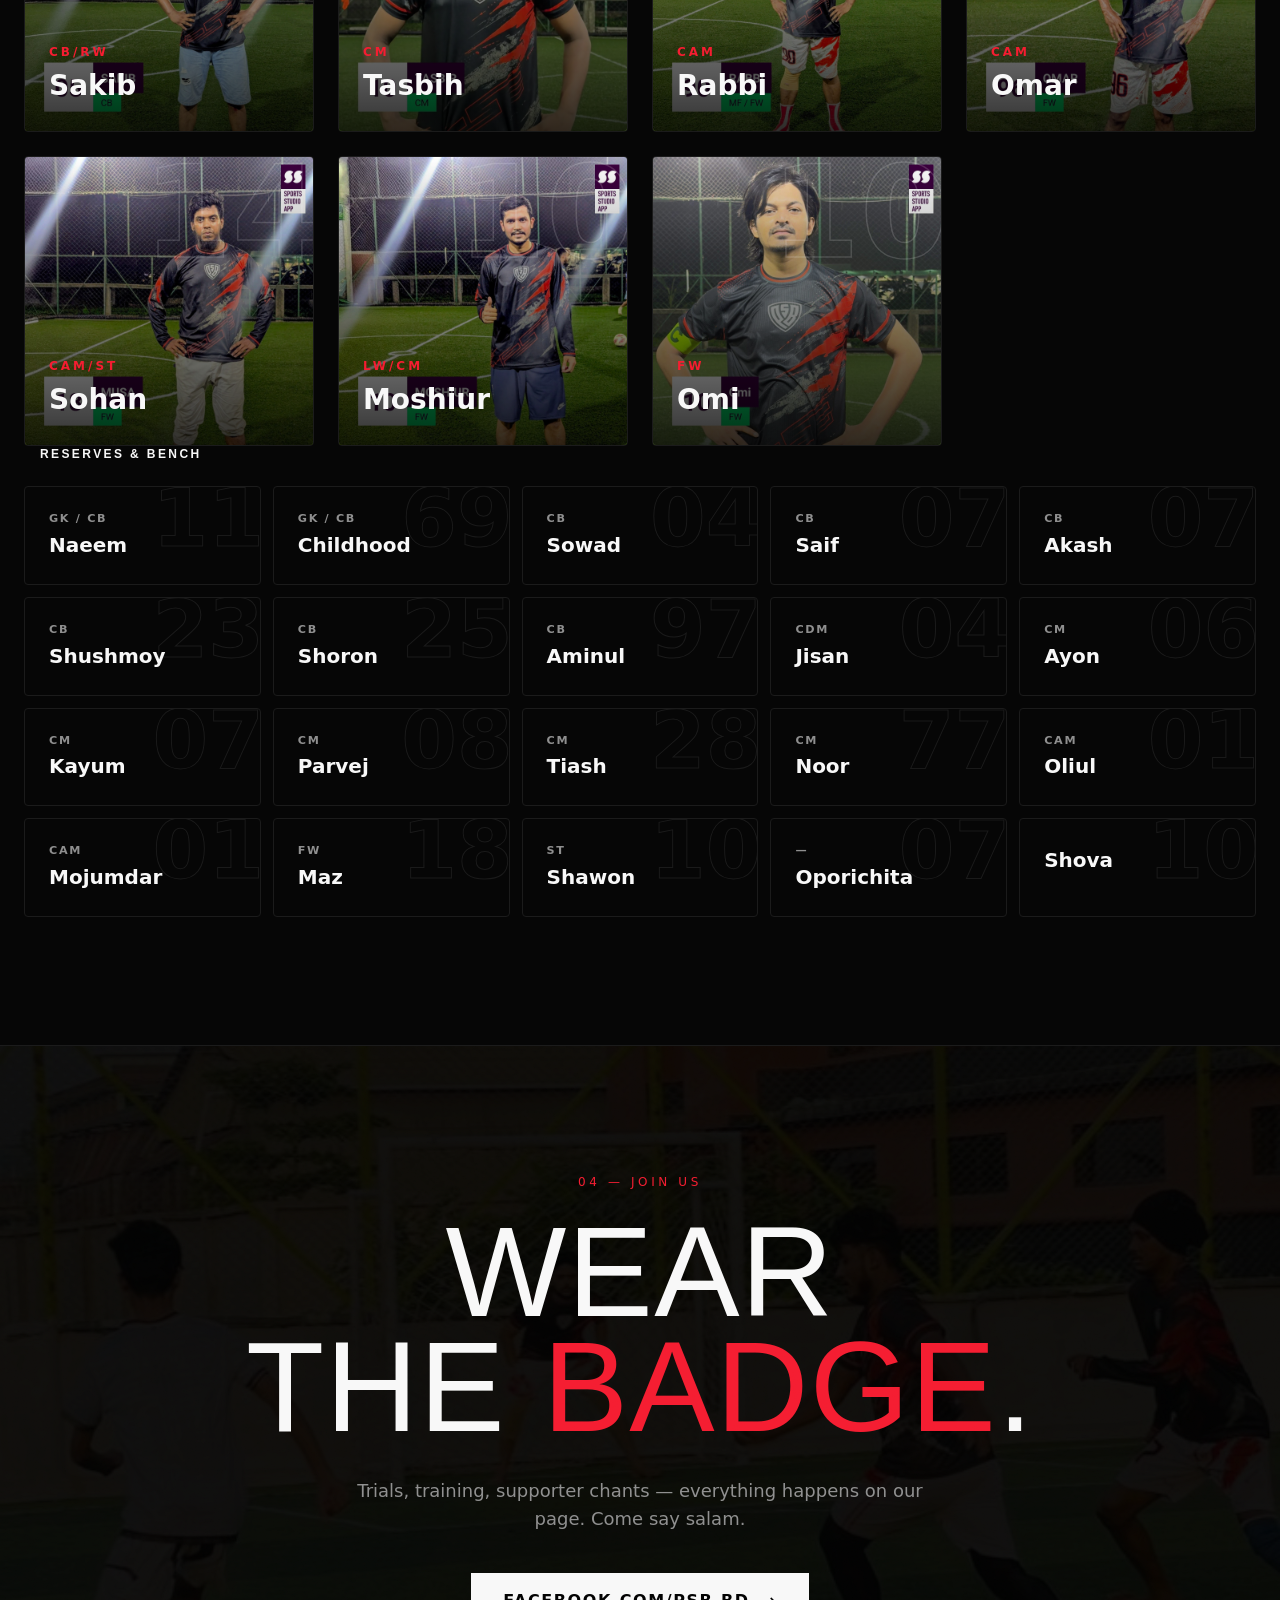
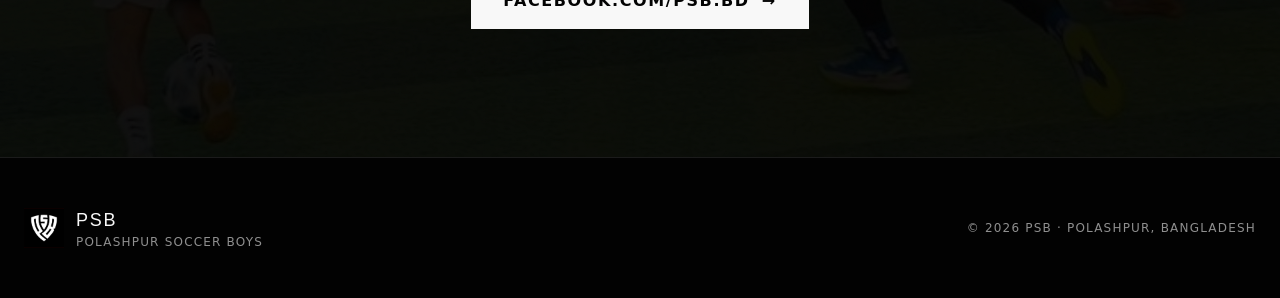
==== commit 0cabe6b5: "calculator added" ====
--- a/index.html
+++ b/index.html
@@ -412,7 +412,8 @@
             class="hidden md:flex items-center gap-8 text-xs font-semibold uppercase tracking-[0.2em]">
             <a href="#club" class="hover:text-accent transition">Club</a
             ><a href="#squad" class="hover:text-accent transition">Squad</a
-            ><a href="#contact" class="hover:text-accent transition">Contact</a>
+            ><a href="#contact" class="hover:text-accent transition">Contact</a
+            ><a href="calculator.html" class="hover:text-accent transition">Calculator</a>
           </nav>
           <a
             href="https://www.facebook.com/psb.bd"
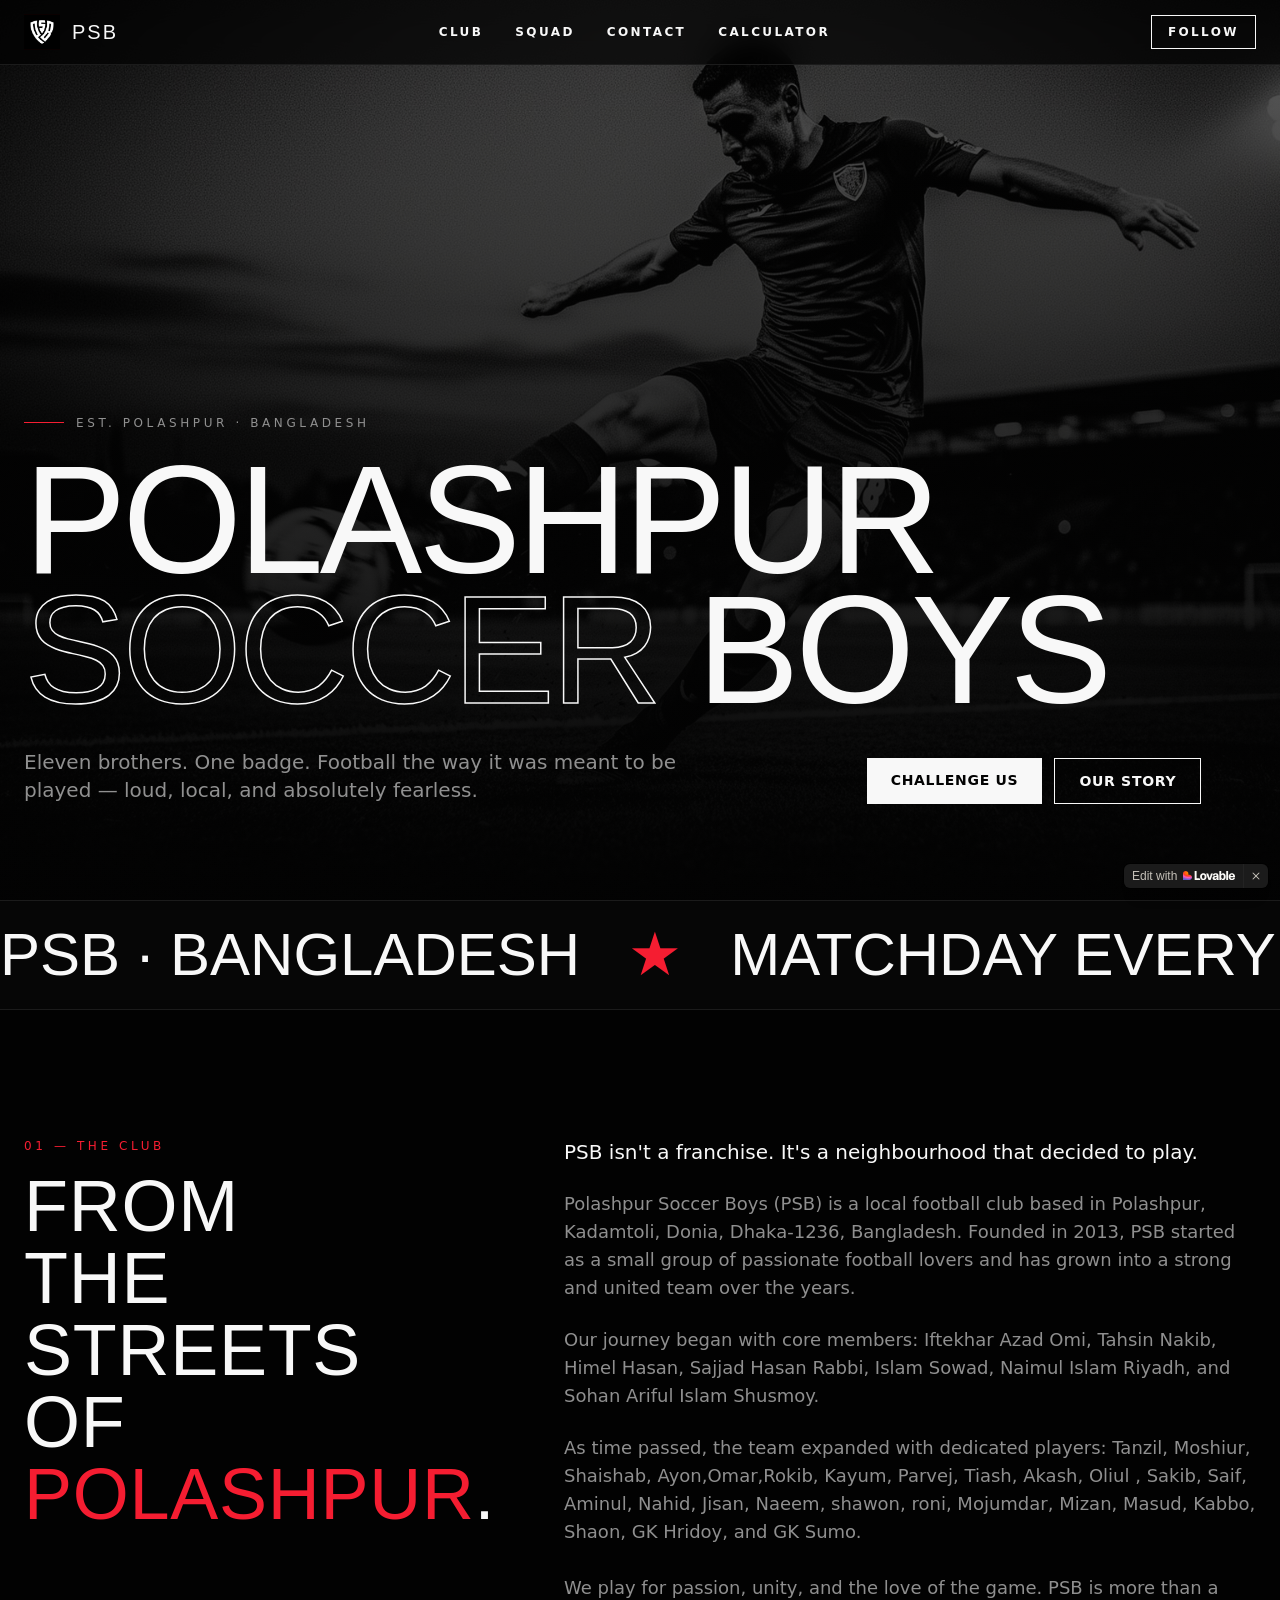
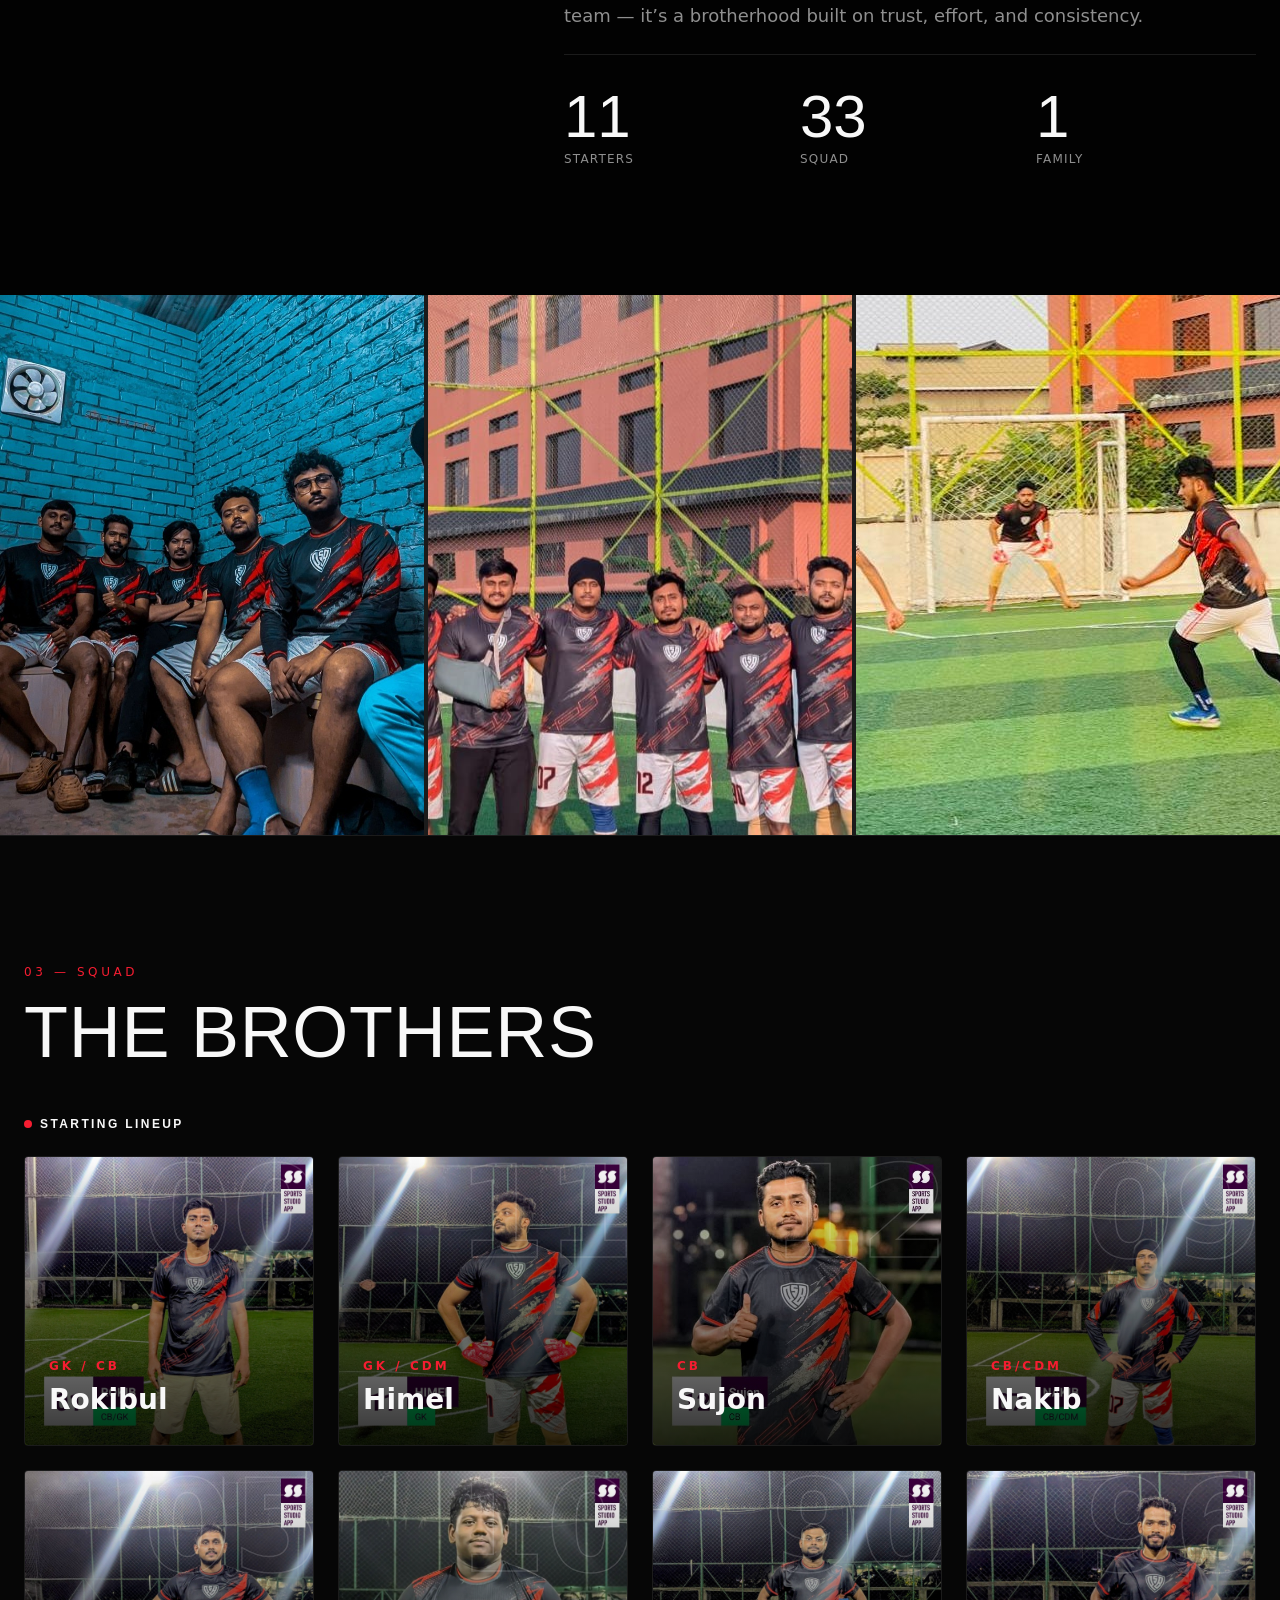
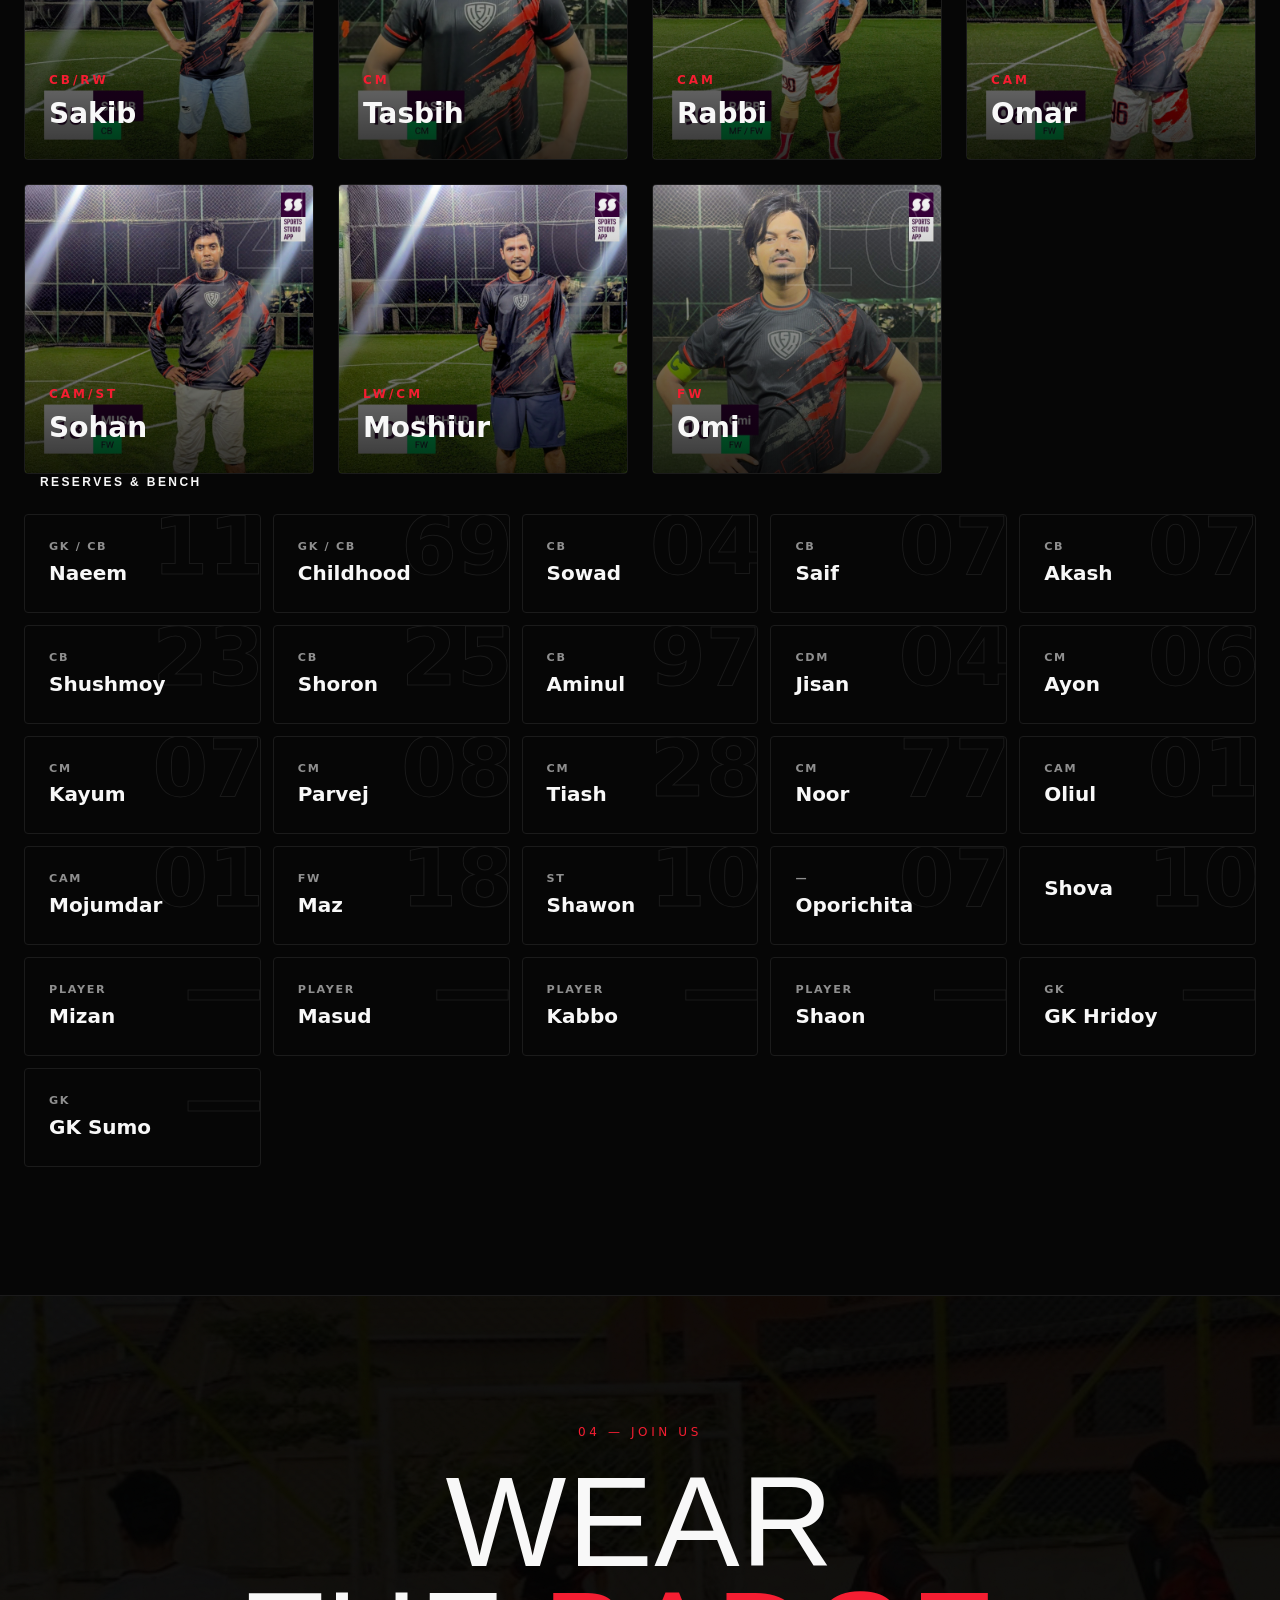
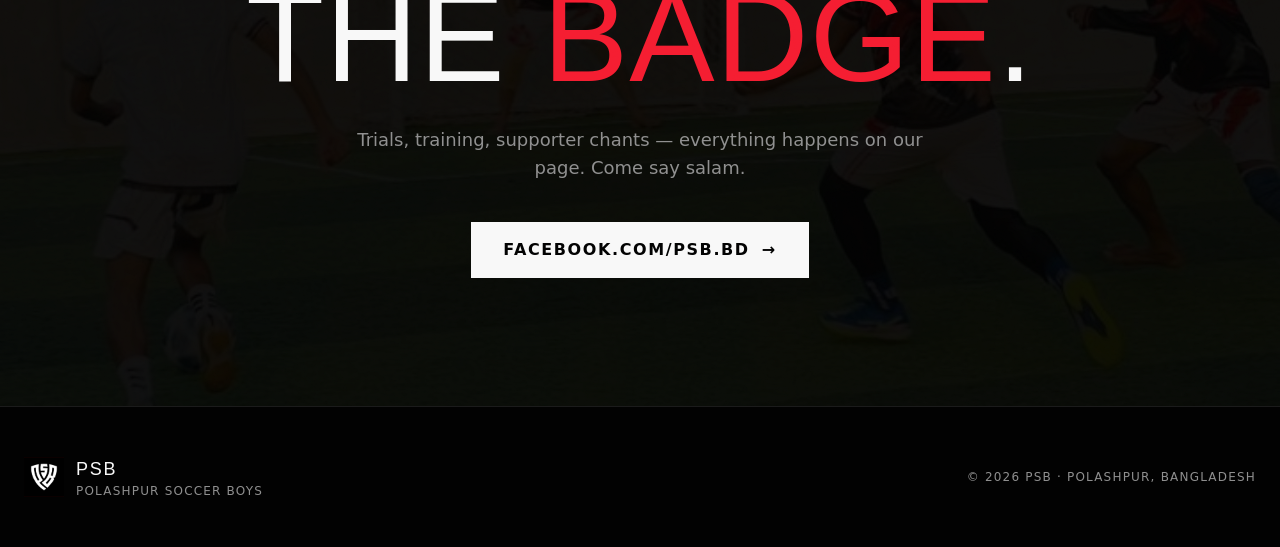
==== commit b9118283: "pricing rounded and updated with responsive design" ====
--- a/index.html
+++ b/index.html
@@ -379,6 +379,81 @@
       .bench-card:hover .bench-card-name {
         color: var(--accent);
       }
+
+      /* Mobile Menu Button & Drawer */
+      #mobile-menu-btn {
+        display: none;
+        flex-direction: column;
+        justify-content: space-between;
+        width: 24px;
+        height: 16px;
+        background: transparent;
+        border: none;
+        cursor: pointer;
+        padding: 0;
+        z-index: 100;
+      }
+      #mobile-menu-btn span {
+        display: block;
+        width: 100%;
+        height: 2px;
+        background-color: var(--foreground);
+        transition: transform 0.3s ease, opacity 0.3s ease;
+      }
+      #mobile-menu-btn.active span:nth-child(1) {
+        transform: translateY(7px) rotate(45deg);
+      }
+      #mobile-menu-btn.active span:nth-child(2) {
+        opacity: 0;
+      }
+      #mobile-menu-btn.active span:nth-child(3) {
+        transform: translateY(-7px) rotate(-45deg);
+      }
+      
+      #mobile-menu-drawer {
+        position: fixed;
+        inset: 0;
+        background-color: rgba(8, 8, 10, 0.98);
+        backdrop-filter: blur(20px);
+        -webkit-backdrop-filter: blur(20px);
+        z-index: 90;
+        display: flex;
+        flex-direction: column;
+        justify-content: center;
+        align-items: center;
+        opacity: 0;
+        pointer-events: none;
+        transition: opacity 0.3s ease;
+      }
+      #mobile-menu-drawer.active {
+        opacity: 1;
+        pointer-events: auto;
+      }
+      #mobile-menu-drawer nav {
+        display: flex;
+        flex-direction: column;
+        align-items: center;
+        gap: 24px;
+      }
+      #mobile-menu-drawer nav a {
+        font-family: inherit;
+        font-size: 2.25rem;
+        font-weight: 700;
+        text-transform: uppercase;
+        letter-spacing: 0.15em;
+        text-decoration: none;
+        color: var(--foreground);
+        transition: color 0.3s ease;
+      }
+      #mobile-menu-drawer nav a:hover {
+        color: var(--accent);
+      }
+      
+      @media (max-width: 767px) {
+        #mobile-menu-btn {
+          display: flex;
+        }
+      }
     </style>
     <meta name="twitter:title" content="PSB — Polashpur Soccer Boys" />
     <meta
@@ -422,8 +497,25 @@
             class="hidden sm:inline-flex items-center gap-2 text-xs font-bold uppercase tracking-[0.2em] border border-foreground px-4 py-2 hover:bg-foreground hover:text-primary-foreground transition"
             >Follow</a
           >
+          <!-- Hamburger Button (mobile only) -->
+          <button id="mobile-menu-btn" class="md:hidden flex flex-col justify-between w-6 h-4 bg-transparent border-none cursor-pointer z-[100]" aria-label="Toggle Navigation">
+            <span class="w-full h-0.5 bg-foreground transition-all duration-300"></span>
+            <span class="w-full h-0.5 bg-foreground transition-all duration-300"></span>
+            <span class="w-full h-0.5 bg-foreground transition-all duration-300"></span>
+          </button>
         </div>
       </header>
+      
+      <!-- Mobile Menu Drawer -->
+      <div id="mobile-menu-drawer" class="fixed inset-0 bg-background/95 backdrop-blur-lg z-40 flex flex-col justify-center items-center gap-8 transition-all duration-300 opacity-0 pointer-events-none">
+        <nav class="flex flex-col items-center gap-8 text-2xl font-display tracking-widest">
+          <a href="#club" class="hover:text-accent transition">Club</a>
+          <a href="#squad" class="hover:text-accent transition">Squad</a>
+          <a href="#contact" class="hover:text-accent transition">Contact</a>
+          <a href="calculator.html" class="hover:text-accent transition">Calculator</a>
+          <a href="https://www.facebook.com/psb.bd" target="_blank" rel="noreferrer" class="mt-4 inline-block text-sm font-bold uppercase tracking-[0.2em] border border-foreground px-8 py-3 hover:bg-foreground hover:text-primary-foreground transition">Follow</a>
+        </nav>
+      </div>
       <section id="top" class="relative min-h-screen flex items-end pt-16 grain">
         <img
           src="./PSB — Polashpur Soccer Boys_files/hero-action-BTtTU5n8.jpg"
@@ -505,7 +597,7 @@
             <p>
               As time passed, the team expanded with dedicated players: Tanzil, Moshiur, Shaishab,
               Ayon,Omar,Rokib, Kayum, Parvej, Tiash, Akash, Oliul , Sakib, Saif, Aminul, Nahid,
-              Jisan, Naeem, shawon, roni and Mojumdar.
+              Jisan, Naeem, shawon, roni, Mojumdar, Mizan, Masud, Kabbo, Shaon, GK Hridoy, and GK Sumo.
               <br /><br />
               We play for passion, unity, and the love of the game. PSB is more than a team — it’s a
               brotherhood built on trust, effort, and consistency.
@@ -810,6 +902,48 @@
                 <div class="bench-card-info">
                   <div class="bench-card-position"></div>
                   <div class="bench-card-name">Shova</div>
+                </div>
+              </div>
+              <div class="bench-card">
+                <div class="bench-card-number">—</div>
+                <div class="bench-card-info">
+                  <div class="bench-card-position">Player</div>
+                  <div class="bench-card-name">Mizan</div>
+                </div>
+              </div>
+              <div class="bench-card">
+                <div class="bench-card-number">—</div>
+                <div class="bench-card-info">
+                  <div class="bench-card-position">Player</div>
+                  <div class="bench-card-name">Masud</div>
+                </div>
+              </div>
+              <div class="bench-card">
+                <div class="bench-card-number">—</div>
+                <div class="bench-card-info">
+                  <div class="bench-card-position">Player</div>
+                  <div class="bench-card-name">Kabbo</div>
+                </div>
+              </div>
+              <div class="bench-card">
+                <div class="bench-card-number">—</div>
+                <div class="bench-card-info">
+                  <div class="bench-card-position">Player</div>
+                  <div class="bench-card-name">Shaon</div>
+                </div>
+              </div>
+              <div class="bench-card">
+                <div class="bench-card-number">—</div>
+                <div class="bench-card-info">
+                  <div class="bench-card-position">GK</div>
+                  <div class="bench-card-name">GK Hridoy</div>
+                </div>
+              </div>
+              <div class="bench-card">
+                <div class="bench-card-number">—</div>
+                <div class="bench-card-info">
+                  <div class="bench-card-position">GK</div>
+                  <div class="bench-card-name">GK Sumo</div>
                 </div>
               </div>
             </div>
@@ -960,5 +1094,42 @@
         });
       }
     </script>
+    <script>
+      // Mobile Menu Toggle
+      (function() {
+        const menuBtn = document.getElementById('mobile-menu-btn');
+        const menuDrawer = document.getElementById('mobile-menu-drawer');
+        
+        if (menuBtn && menuDrawer) {
+          const menuLinks = menuDrawer.querySelectorAll('nav a');
+          
+          function toggleMenu() {
+            const isOpen = menuBtn.classList.contains('active');
+            if (isOpen) {
+              closeMenu();
+            } else {
+              openMenu();
+            }
+          }
+
+          function openMenu() {
+            menuBtn.classList.add('active');
+            menuDrawer.classList.add('active');
+            document.body.style.overflow = 'hidden';
+          }
+
+          function closeMenu() {
+            menuBtn.classList.remove('active');
+            menuDrawer.classList.remove('active');
+            document.body.style.overflow = '';
+          }
+
+          menuBtn.addEventListener('click', toggleMenu);
+          menuLinks.forEach(link => {
+            link.addEventListener('click', closeMenu);
+          });
+        }
+      })();
+    </script>
   </body>
 </html>
